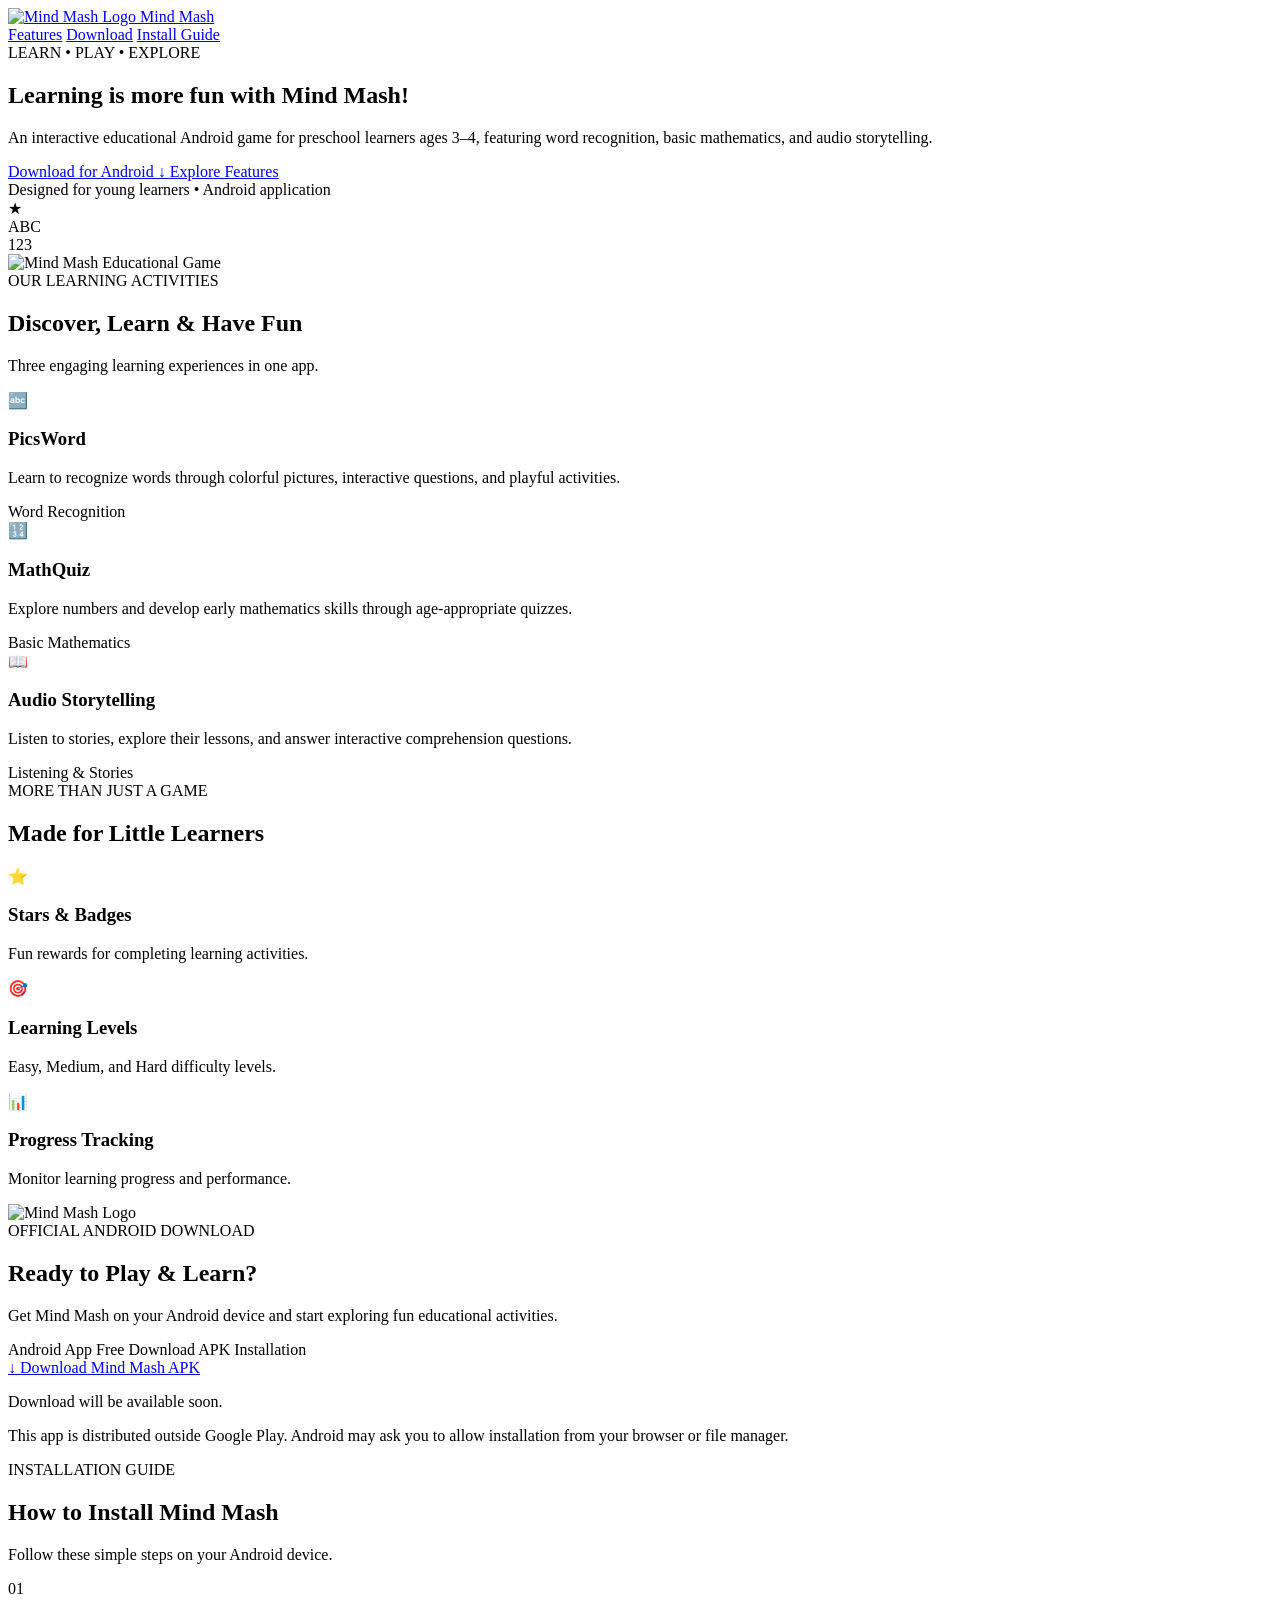
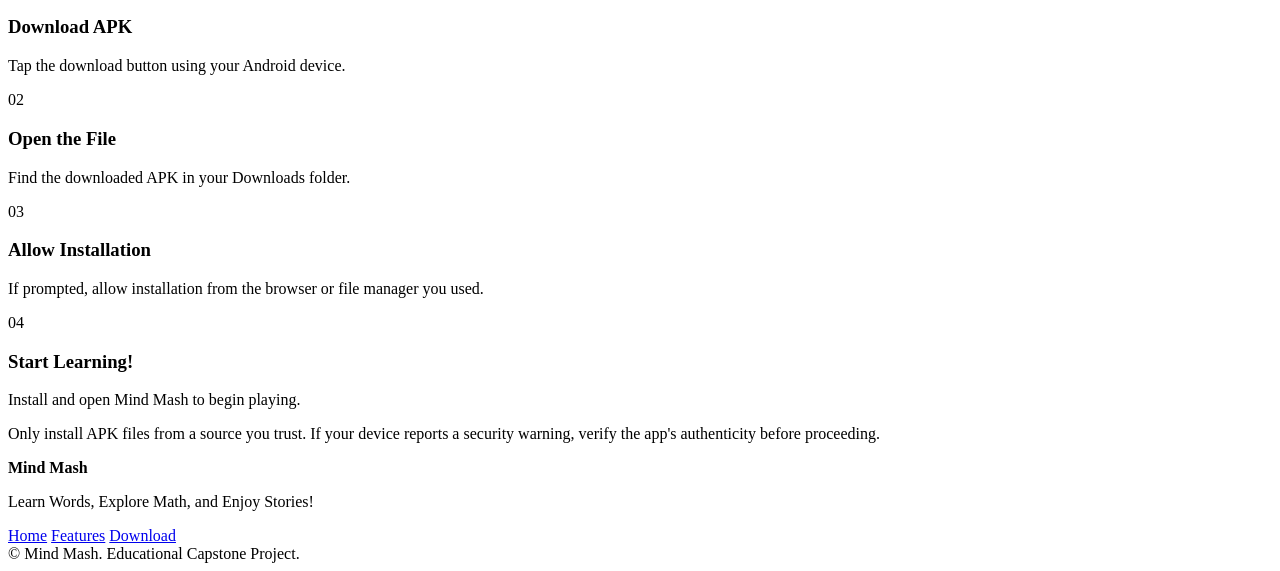
==== index.html @ 2f735ada "Create index.html" ====
<!DOCTYPE html>
<html lang="en">
<head>
  <meta charset="UTF-8">
  <meta name="viewport" content="width=device-width, initial-scale=1.0">
  <meta name="theme-color" content="#f6f9ff">
  <meta name="description" content="Mind Mash is an interactive educational Android game featuring word recognition, math quizzes, and audio storytelling for preschool learners.">
  <title>Mind Mash | Official Download</title>
  <link rel="stylesheet" href="style.css">
</head>
<body>

  <header class="header">
    <nav class="navbar container">
      <a href="#home" class="brand">
        <img src="assets/mindmash_rblogo.png" alt="Mind Mash Logo">
        <span>Mind Mash</span>
      </a>

      <div class="nav-links">
        <a href="#features">Features</a>
        <a href="#download">Download</a>
        <a href="#guide">Install Guide</a>
      </div>
    </nav>
  </header>

  <main>
    <section class="hero container" id="home">
      <div class="hero-content">
        <span class="eyebrow">LEARN • PLAY • EXPLORE</span>
        <h1>Learning is more fun with <span>Mind Mash!</span></h1>

        <p>
          An interactive educational Android game for preschool
          learners ages 3–4, featuring word recognition,
          basic mathematics, and audio storytelling.
        </p>

        <div class="hero-buttons">
          <a class="btn btn-primary" href="#download">
            Download for Android ↓
          </a>
          <a class="btn btn-secondary" href="#features">
            Explore Features
          </a>
        </div>

        <div class="hero-note">
          Designed for young learners • Android application
        </div>
      </div>

      <div class="hero-visual">
        <div class="floating-shape shape-one">★</div>
        <div class="floating-shape shape-two">ABC</div>
        <div class="floating-shape shape-three">123</div>

        <div class="logo-card">
          <img src="assets/mindmash_rblogo.png"
               alt="Mind Mash Educational Game">
        </div>
      </div>
    </section>

    <section class="features-section" id="features">
      <div class="container">
        <div class="section-heading">
          <span class="eyebrow">OUR LEARNING ACTIVITIES</span>
          <h2>Discover, Learn & Have Fun</h2>
          <p>Three engaging learning experiences in one app.</p>
        </div>

        <div class="feature-grid">
          <article class="feature-card word">
            <div class="feature-icon">🔤</div>
            <h3>PicsWord</h3>
            <p>
              Learn to recognize words through colorful pictures,
              interactive questions, and playful activities.
            </p>
            <span class="feature-tag">Word Recognition</span>
          </article>

          <article class="feature-card math">
            <div class="feature-icon">🔢</div>
            <h3>MathQuiz</h3>
            <p>
              Explore numbers and develop early mathematics
              skills through age-appropriate quizzes.
            </p>
            <span class="feature-tag">Basic Mathematics</span>
          </article>

          <article class="feature-card audio">
            <div class="feature-icon">📖</div>
            <h3>Audio Storytelling</h3>
            <p>
              Listen to stories, explore their lessons, and
              answer interactive comprehension questions.
            </p>
            <span class="feature-tag">Listening & Stories</span>
          </article>
        </div>
      </div>
    </section>

    <section class="benefits container">
      <div class="section-heading">
        <span class="eyebrow">MORE THAN JUST A GAME</span>
        <h2>Made for Little Learners</h2>
      </div>

      <div class="benefit-grid">
        <div class="benefit-item">
          <span>⭐</span>
          <h3>Stars & Badges</h3>
          <p>Fun rewards for completing learning activities.</p>
        </div>
        <div class="benefit-item">
          <span>🎯</span>
          <h3>Learning Levels</h3>
          <p>Easy, Medium, and Hard difficulty levels.</p>
        </div>
        <div class="benefit-item">
          <span>📊</span>
          <h3>Progress Tracking</h3>
          <p>Monitor learning progress and performance.</p>
        </div>
      </div>
    </section>

    <section class="download-section" id="download">
      <div class="container">
        <div class="download-card">
          <div class="download-logo">
            <img src="assets/mindmash_rblogo.png"
                 alt="Mind Mash Logo">
          </div>

          <span class="eyebrow">OFFICIAL ANDROID DOWNLOAD</span>
          <h2>Ready to Play & Learn?</h2>
          <p>
            Get Mind Mash on your Android device and
            start exploring fun educational activities.
          </p>

          <div class="app-details">
            <span>Android App</span>
            <span>Free Download</span>
            <span>APK Installation</span>
          </div>

          <a id="apkDownload" class="btn btn-download"
             href="#" aria-disabled="true">
            ↓ Download Mind Mash APK
          </a>

          <p id="downloadStatus" class="download-status"
             role="status" aria-live="polite">
            Download will be available soon.
          </p>

          <p class="download-warning">
            This app is distributed outside Google Play.
            Android may ask you to allow installation
            from your browser or file manager.
          </p>
        </div>
      </div>
    </section>

    <section class="guide-section container" id="guide">
      <div class="section-heading">
        <span class="eyebrow">INSTALLATION GUIDE</span>
        <h2>How to Install Mind Mash</h2>
        <p>Follow these simple steps on your Android device.</p>
      </div>

      <div class="steps-grid">
        <div class="step-card">
          <span class="step-number">01</span>
          <h3>Download APK</h3>
          <p>Tap the download button using your Android device.</p>
        </div>

        <div class="step-card">
          <span class="step-number">02</span>
          <h3>Open the File</h3>
          <p>Find the downloaded APK in your Downloads folder.</p>
        </div>

        <div class="step-card">
          <span class="step-number">03</span>
          <h3>Allow Installation</h3>
          <p>
            If prompted, allow installation from the
            browser or file manager you used.
          </p>
        </div>

        <div class="step-card">
          <span class="step-number">04</span>
          <h3>Start Learning!</h3>
          <p>Install and open Mind Mash to begin playing.</p>
        </div>
      </div>

      <p class="guide-reminder">
        Only install APK files from a source you trust.
        If your device reports a security warning, verify
        the app's authenticity before proceeding.
      </p>
    </section>
  </main>

  <footer class="footer">
    <div class="container footer-content">
      <div>
        <strong>Mind Mash</strong>
        <p>Learn Words, Explore Math, and Enjoy Stories!</p>
      </div>

      <div class="footer-links">
        <a href="#home">Home</a>
        <a href="#features">Features</a>
        <a href="#download">Download</a>
      </div>
    </div>

    <div class="footer-bottom">
      © <span id="year"></span> Mind Mash.
      Educational Capstone Project.
    </div>
  </footer>

  <script src="script.js"></script>
</body>
</html>
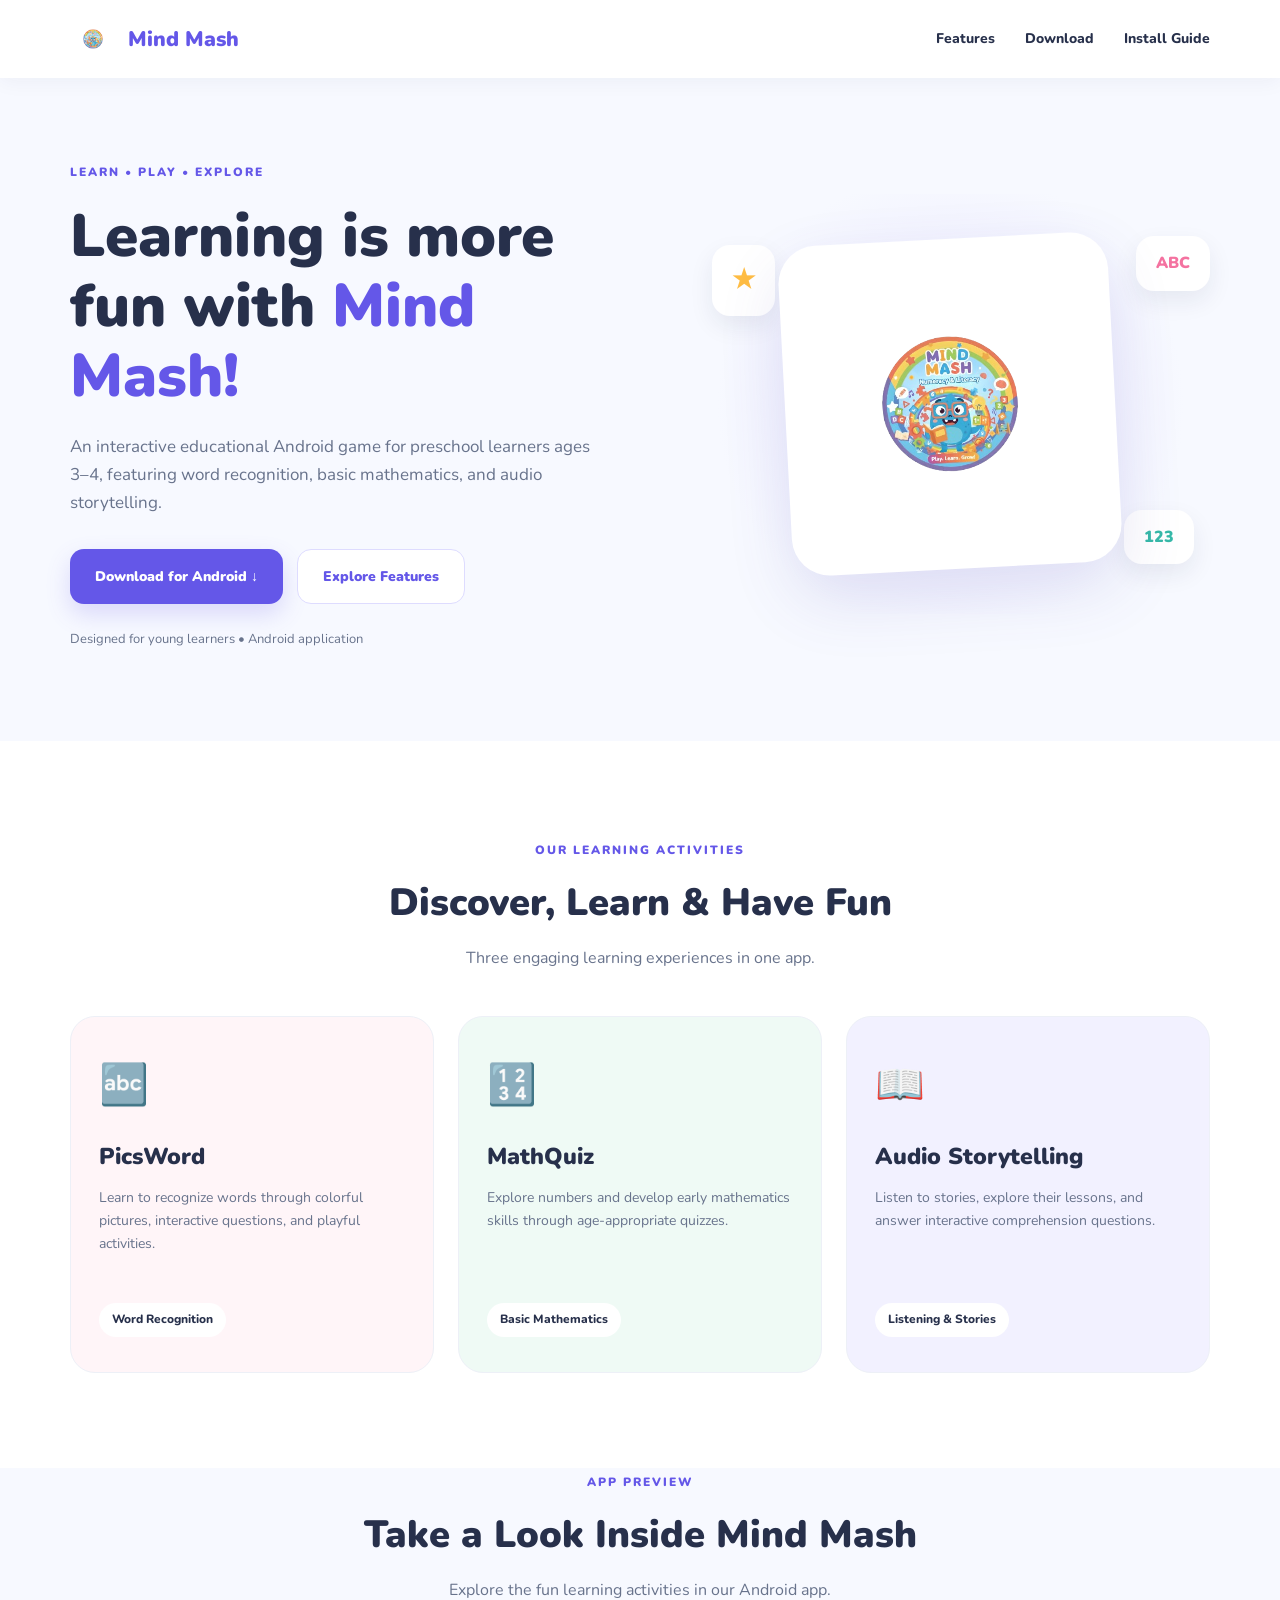
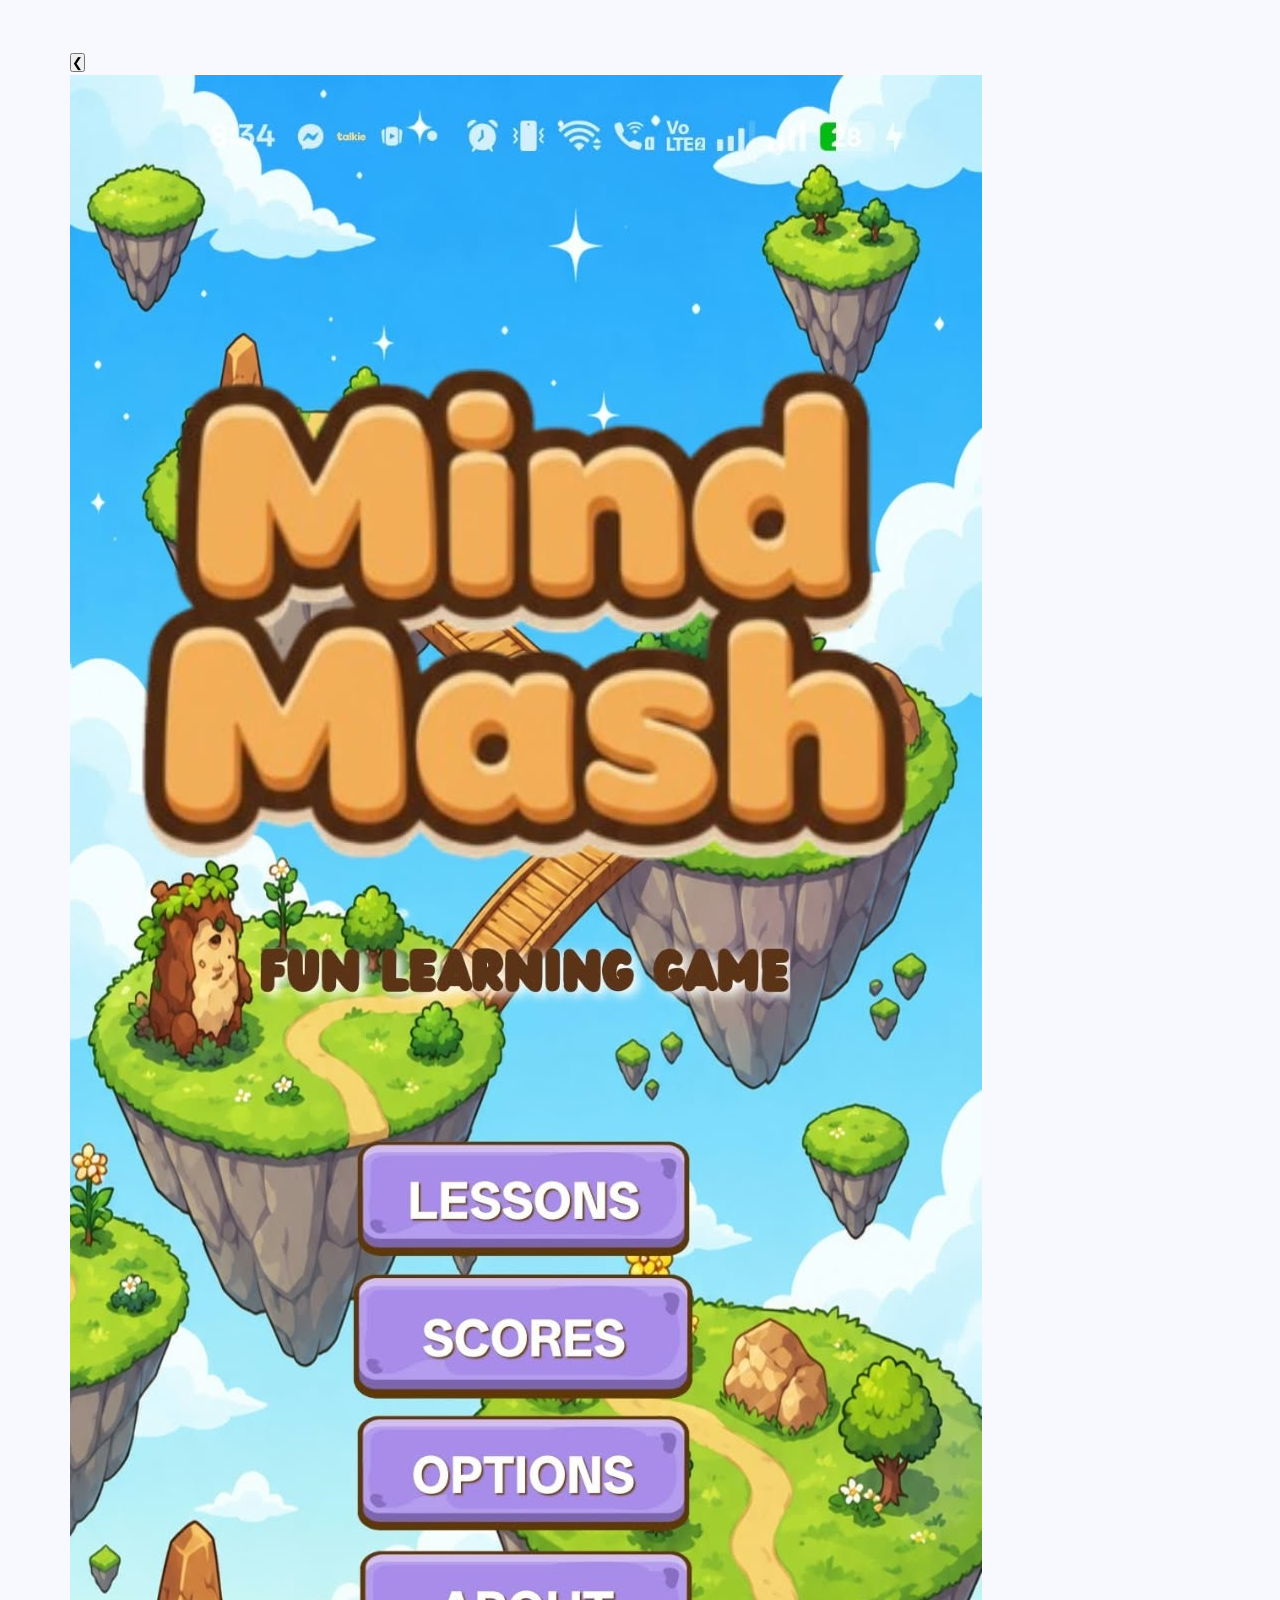
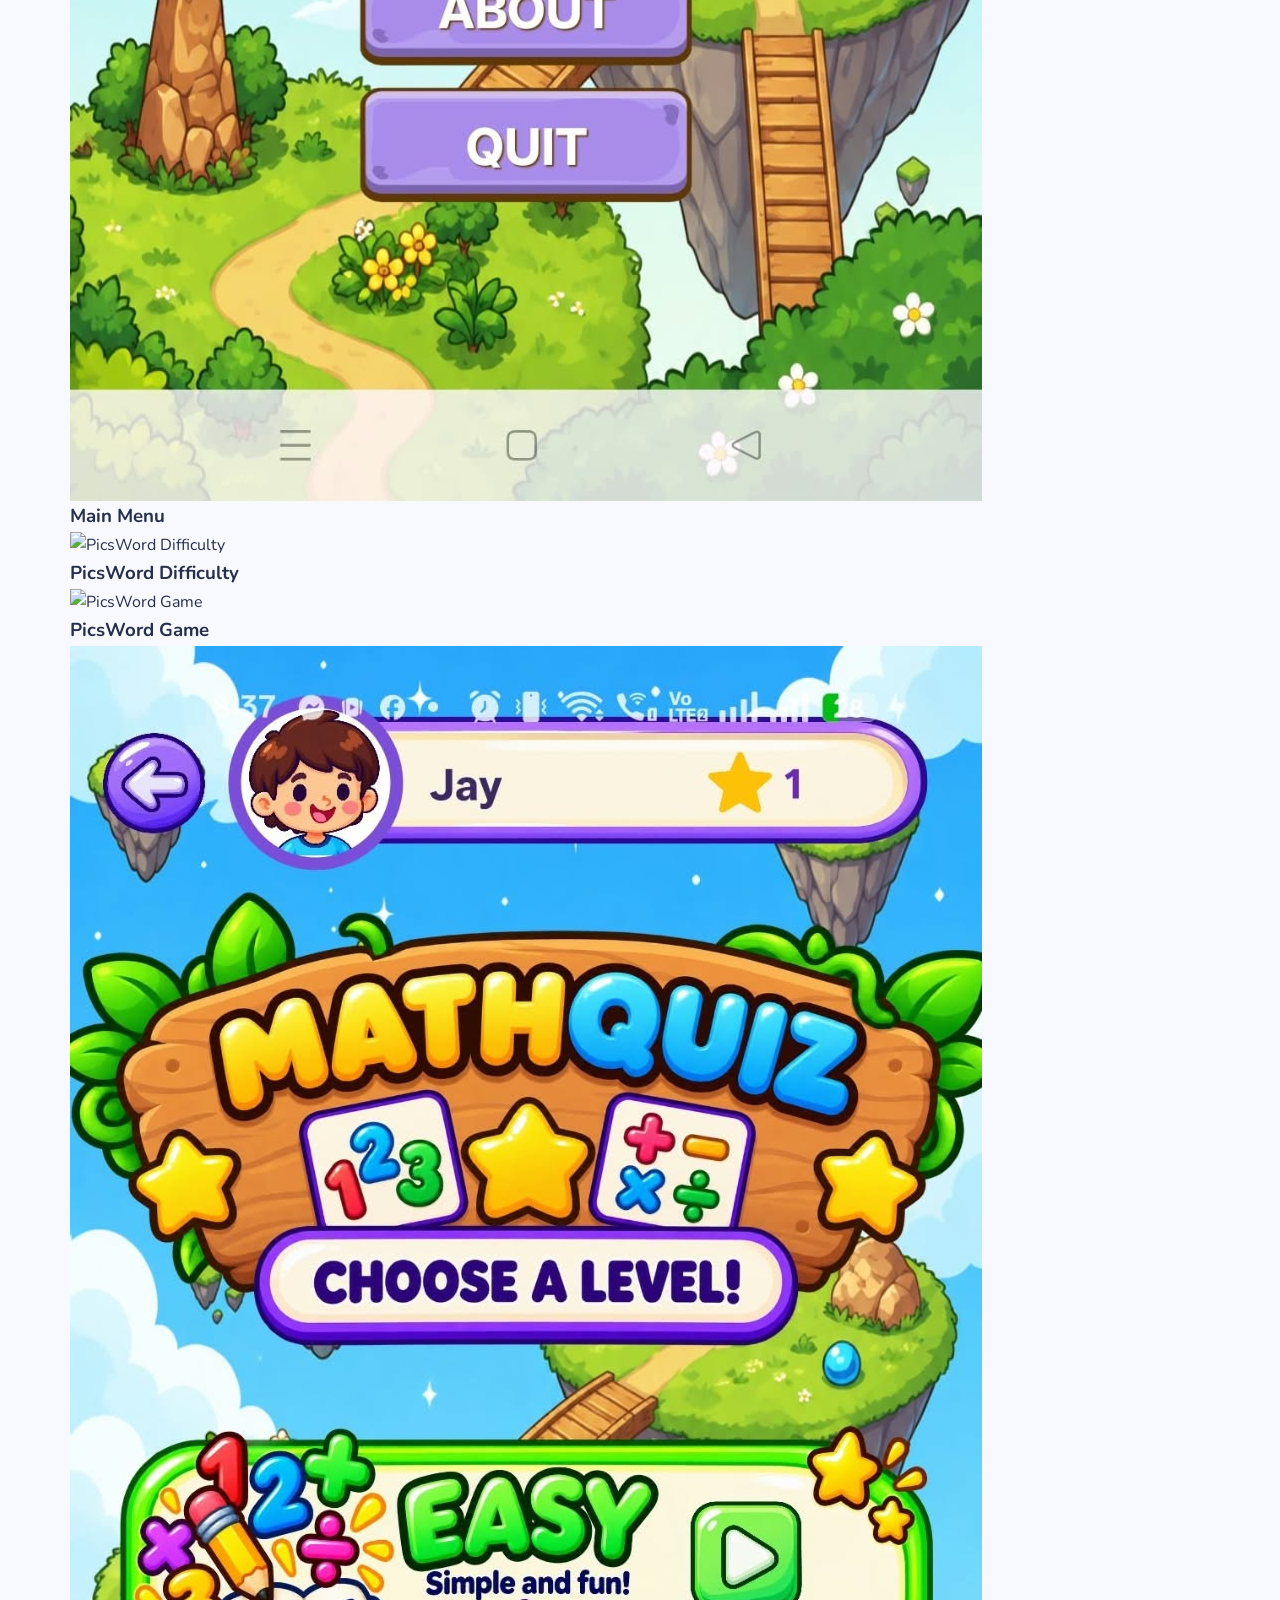
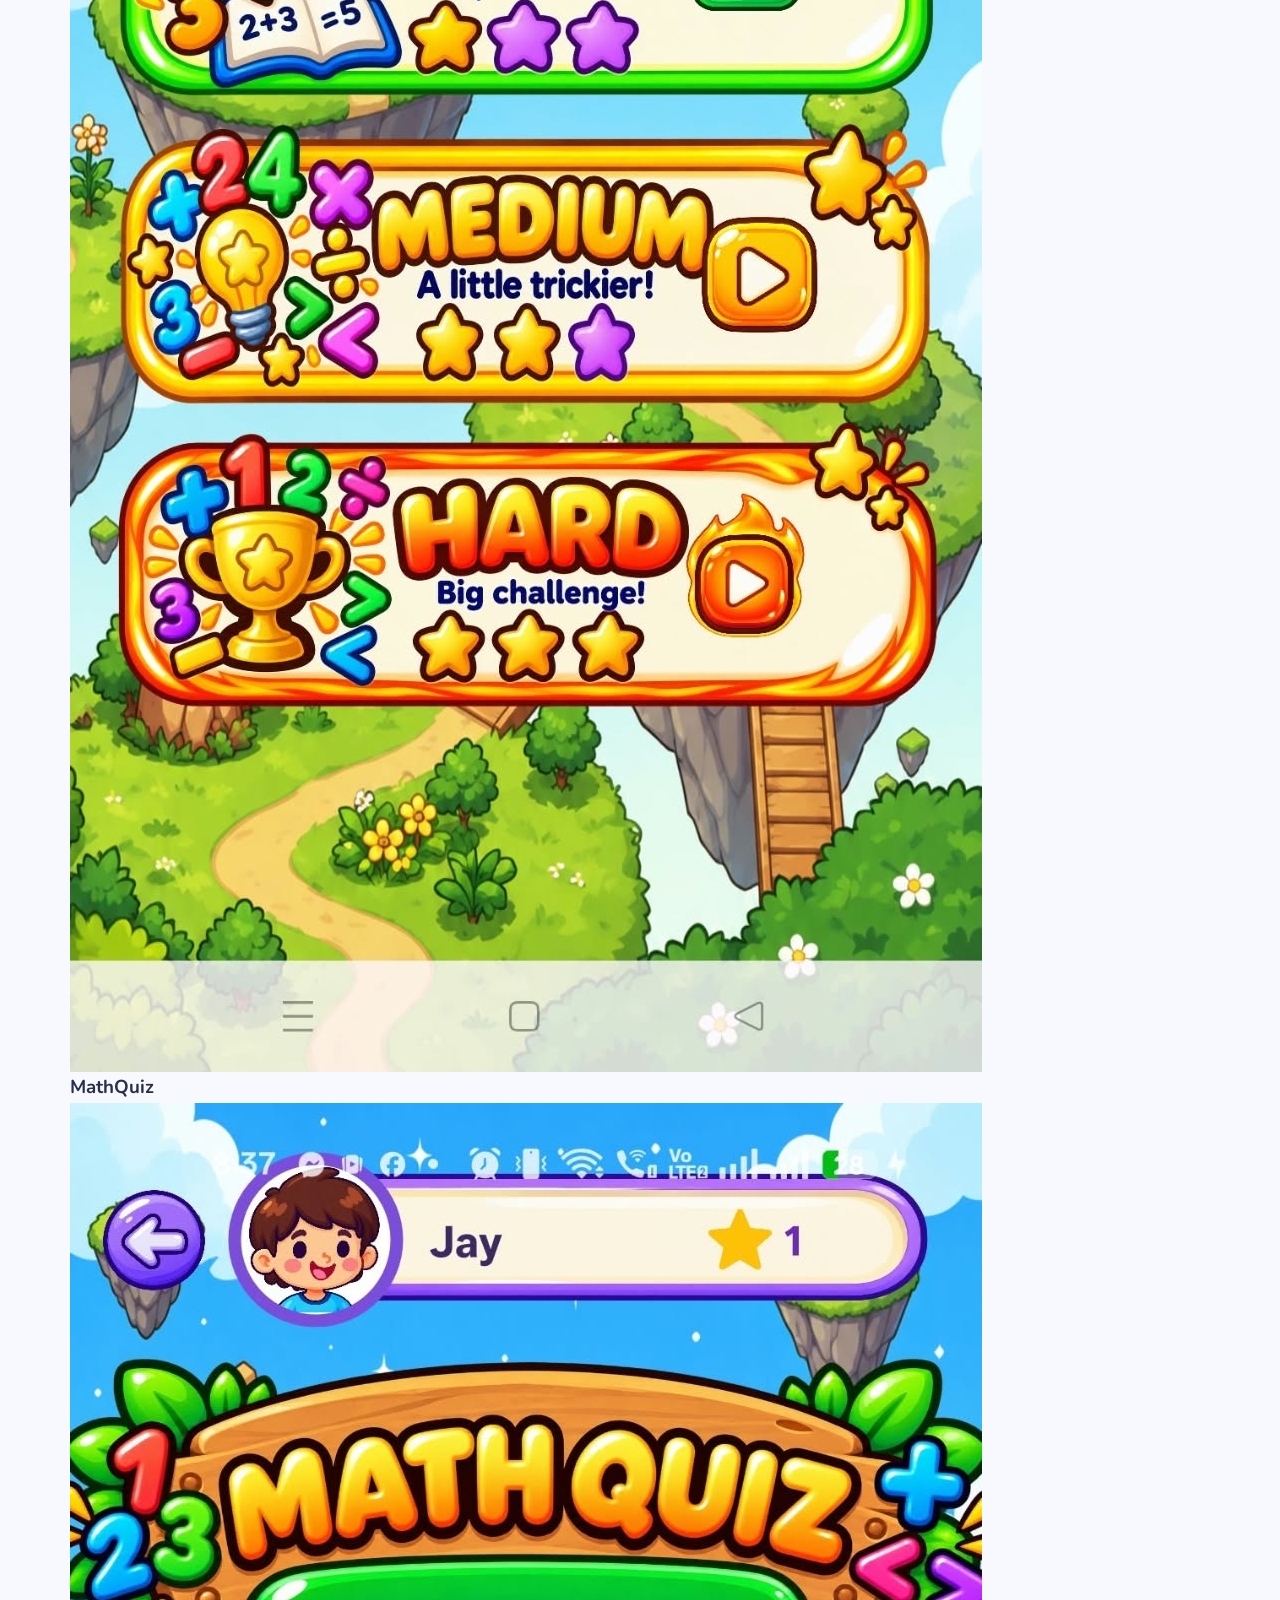
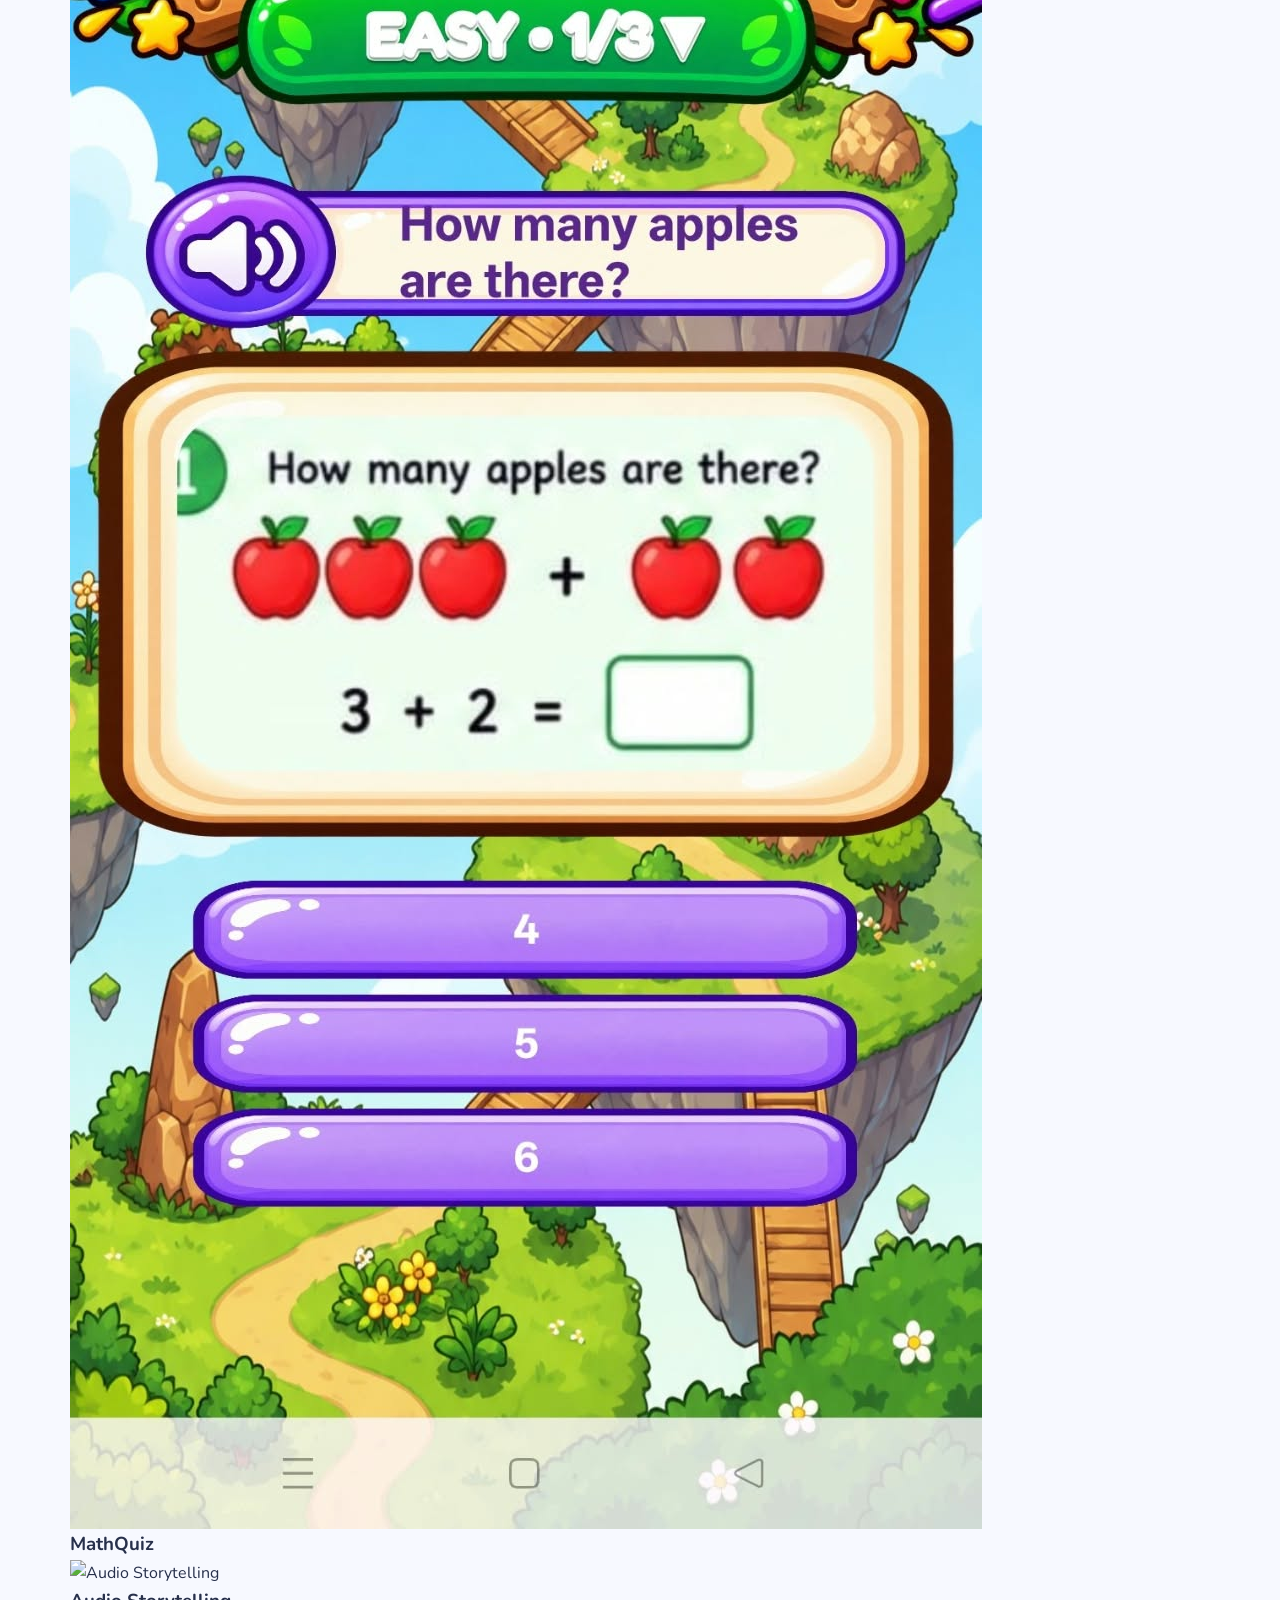
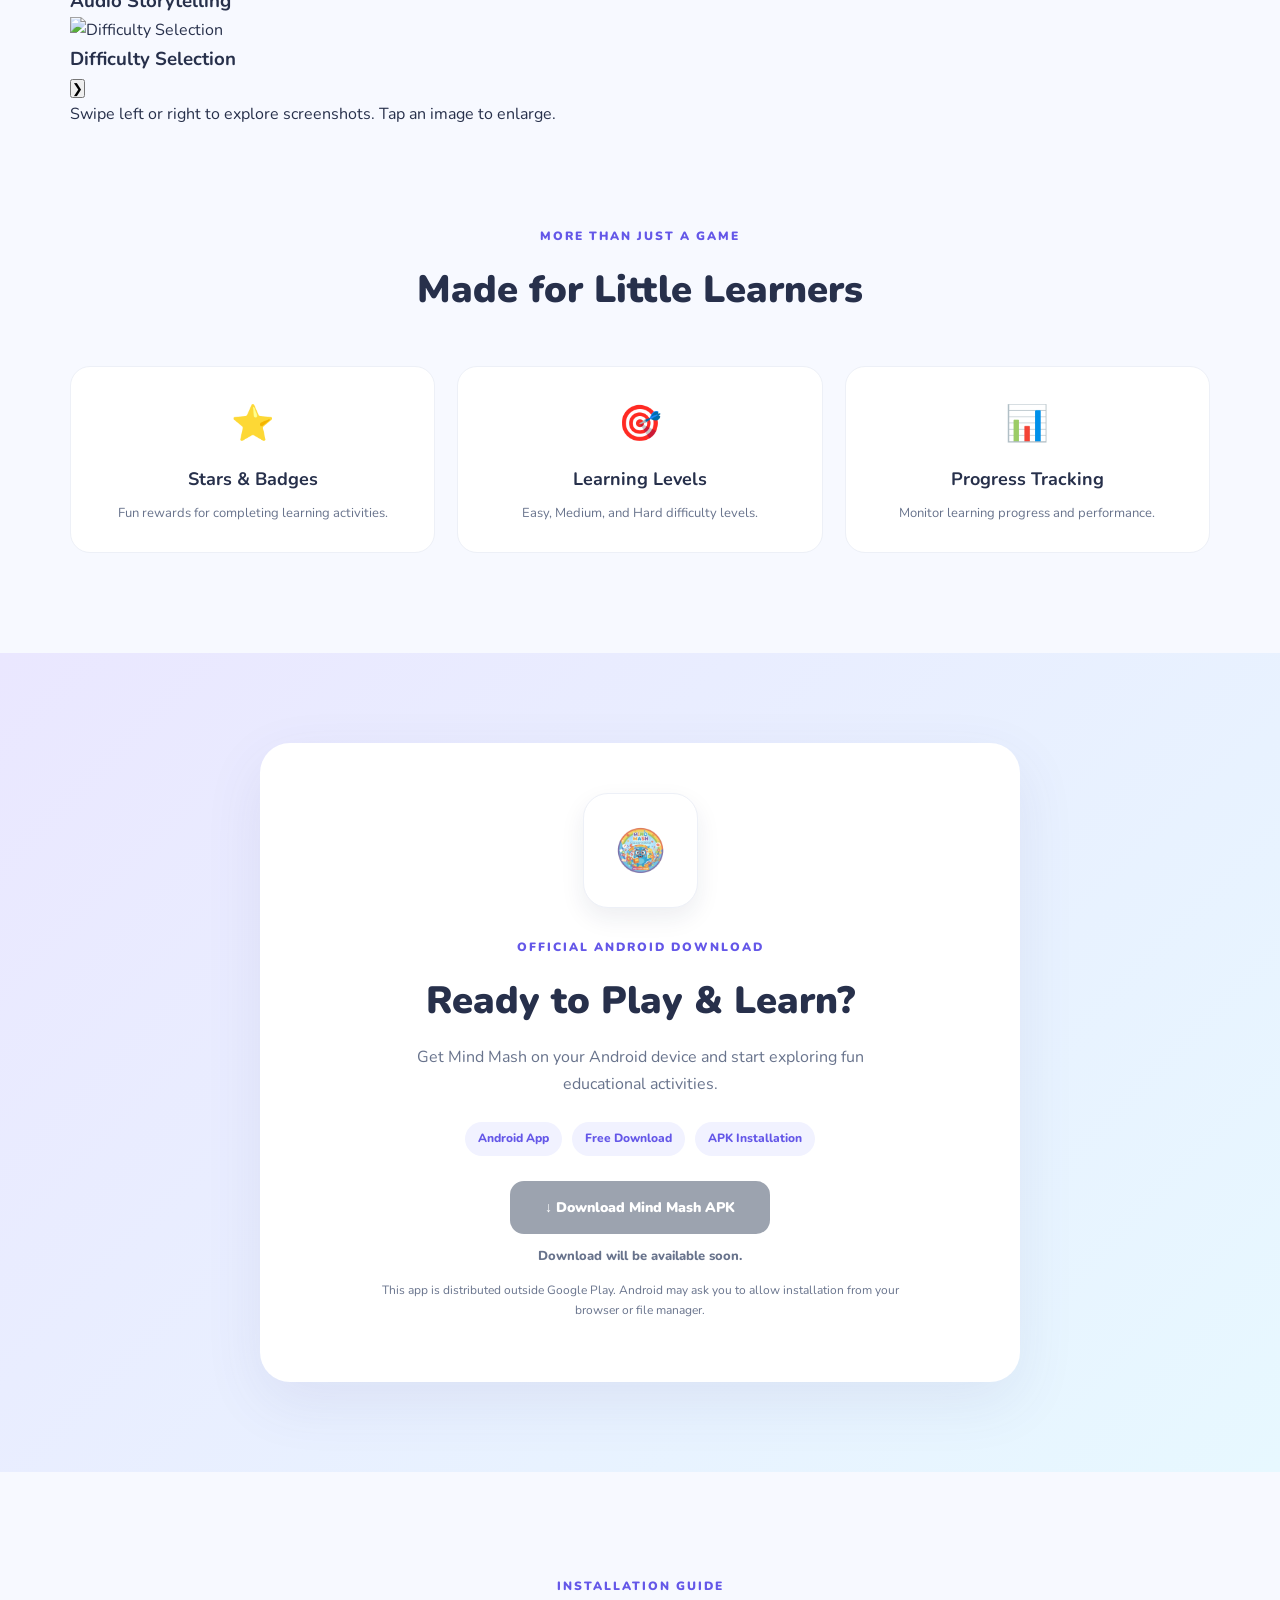
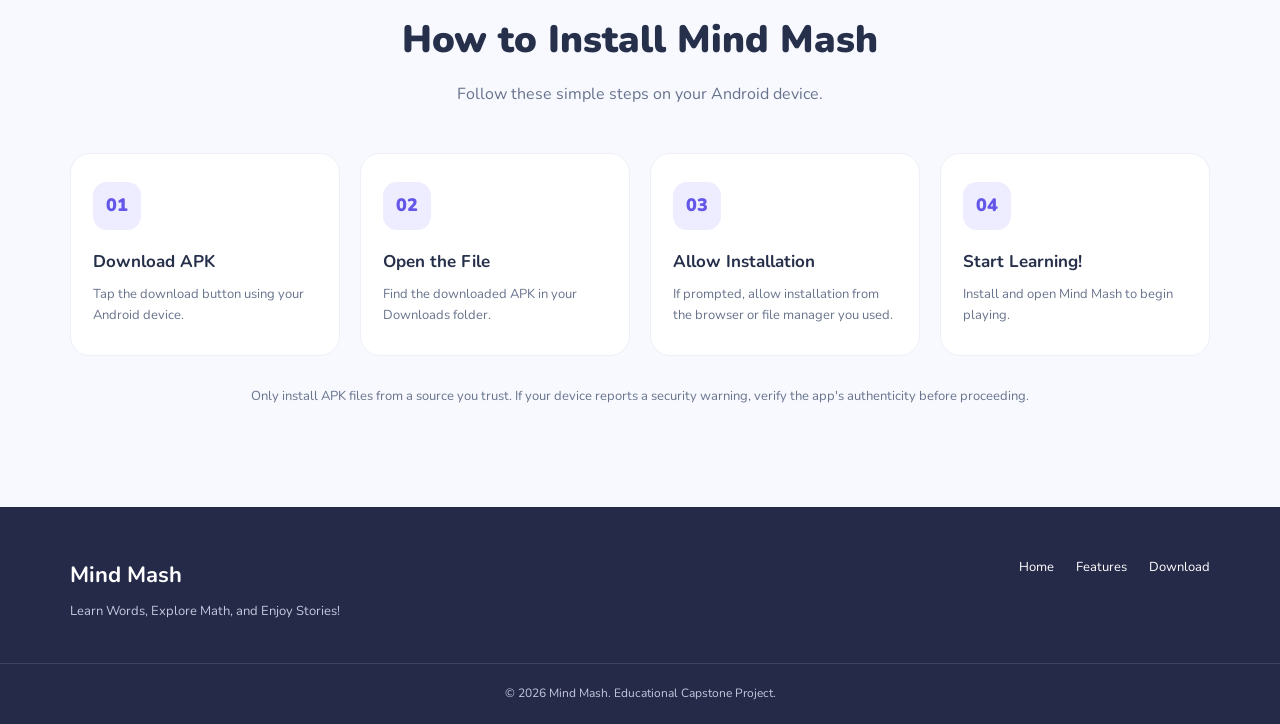
==== commit c9d655df: "Update index.html" ====
--- a/index.html
+++ b/index.html
@@ -106,6 +106,91 @@
       </div>
     </section>
 
+
+    <!-- APP SCREENSHOTS GALLERY -->
+    <section class="screenshots-section" id="screenshots">
+      <div class="container">
+        <div class="section-heading">
+          <span class="eyebrow">APP PREVIEW</span>
+          <h2>Take a Look Inside Mind Mash</h2>
+          <p>Explore the fun learning activities in our Android app.</p>
+        </div>
+    
+        <div class="screenshots-wrapper">
+          <button class="gallery-arrow" id="galleryPrev"
+                  type="button" aria-label="Previous screenshot">
+            &#10094;
+          </button>
+    
+          <div class="screenshots-track" id="screenshotsTrack">
+            <div class="screenshot-item">
+              <img src="assets/screenshots/mainmenu.png"
+                   alt="Mind Mash Main Menu" loading="lazy">
+              <h3>Main Menu</h3>
+            </div>
+    
+            <div class="screenshot-item">
+              <img src="assets/screenshots/3picsword_difficulty.png"
+                   alt="PicsWord Difficulty" loading="lazy">
+              <h3>PicsWord Difficulty</h3>
+            </div>
+
+            <div class="screenshot-item">
+              <img src="assets/screenshots/3picsword_game.png"
+                   alt="PicsWord Game" loading="lazy">
+              <h3>PicsWord Game</h3>
+            </div>
+
+            <div class="screenshot-item">
+              <img src="assets/screenshots/mathquiz_difficulty.png"
+                   alt="MathQuiz Difficulty" loading="lazy">
+              <h3>MathQuiz</h3>
+            </div>
+            
+            <div class="screenshot-item">
+              <img src="assets/screenshots/mathquiz_game.png"
+                   alt="MathQuiz Game" loading="lazy">
+              <h3>MathQuiz</h3>
+            </div>
+    
+            <div class="screenshot-item">
+              <img src="assets/screenshots/storytelling.png"
+                   alt="Audio Storytelling" loading="lazy">
+              <h3>Audio Storytelling</h3>
+            </div>
+    
+            <div class="screenshot-item">
+              <img src="assets/screenshots/difficulty.png"
+                   alt="Difficulty Selection" loading="lazy">
+              <h3>Difficulty Selection</h3>
+            </div>
+          </div>
+    
+          <button class="gallery-arrow" id="galleryNext"
+                  type="button" aria-label="Next screenshot">
+            &#10095;
+          </button>
+        </div>
+    
+        <p class="gallery-hint">
+          Swipe left or right to explore screenshots.
+          Tap an image to enlarge.
+        </p>
+      </div>
+    </section>
+    
+    <!-- SCREENSHOT LIGHTBOX -->
+    <div class="screenshot-lightbox" id="screenshotLightbox"
+         role="dialog" aria-modal="true"
+         aria-label="Screenshot preview" hidden>
+      <button id="lightboxClose" class="lightbox-close"
+              type="button" aria-label="Close preview">
+        &times;
+      </button>
+      <img id="lightboxImage" src="" alt="Enlarged screenshot">
+    </div>
+
+    
     <section class="benefits container">
       <div class="section-heading">
         <span class="eyebrow">MORE THAN JUST A GAME</span>
--- a/style.css
+++ b/style.css
@@ -0,0 +1,616 @@
+
+@import url('https://fonts.googleapis.com/css2?family=Nunito:wght@400;500;600;700;800;900&display=swap');
+
+:root {
+  --primary: #6457e8;
+  --primary-dark: #5144cf;
+  --text: #27304b;
+  --muted: #68738c;
+  --background: #f7f9ff;
+  --white: #ffffff;
+}
+
+* {
+  box-sizing: border-box;
+  margin: 0;
+  padding: 0;
+}
+
+html {
+  scroll-behavior: smooth;
+  scroll-padding-top: 90px;
+}
+
+body {
+  font-family: 'Nunito', sans-serif;
+  background: var(--background);
+  color: var(--text);
+  line-height: 1.65;
+}
+
+a {
+  text-decoration: none;
+  color: inherit;
+}
+
+img {
+  max-width: 100%;
+  display: block;
+}
+
+.container {
+  width: min(1140px, 92%);
+  margin: 0 auto;
+}
+
+.header {
+  background: rgba(255,255,255,.95);
+  position: sticky;
+  top: 0;
+  z-index: 100;
+  box-shadow: 0 3px 20px rgba(30,40,80,.05);
+}
+
+.navbar {
+  min-height: 78px;
+  display: flex;
+  align-items: center;
+  justify-content: space-between;
+  gap: 20px;
+}
+
+.brand {
+  display: flex;
+  align-items: center;
+  gap: 12px;
+  font-weight: 900;
+  font-size: 21px;
+  color: var(--primary);
+}
+
+.brand img {
+  width: 46px;
+  height: 46px;
+  object-fit: contain;
+  background: white;
+  border-radius: 13px;
+  padding: 4px;
+}
+
+.nav-links {
+  display: flex;
+  gap: 30px;
+  font-size: 14px;
+  font-weight: 800;
+}
+
+.nav-links a:hover {
+  color: var(--primary);
+}
+
+.hero {
+  min-height: 620px;
+  display: grid;
+  grid-template-columns: 1.1fr 1fr;
+  align-items: center;
+  gap: 50px;
+  padding-top: 80px;
+  padding-bottom: 90px;
+}
+
+.eyebrow {
+  color: var(--primary);
+  font-size: 12px;
+  font-weight: 900;
+  letter-spacing: 2px;
+}
+
+.hero h1 {
+  font-size: clamp(36px, 5vw, 60px);
+  line-height: 1.16;
+  font-weight: 900;
+  margin: 18px 0 22px;
+}
+
+.hero h1 span {
+  color: var(--primary);
+}
+
+.hero-content > p {
+  color: var(--muted);
+  max-width: 530px;
+  font-size: 17px;
+}
+
+.hero-buttons {
+  display: flex;
+  gap: 14px;
+  flex-wrap: wrap;
+  margin-top: 32px;
+}
+
+.btn {
+  display: inline-flex;
+  justify-content: center;
+  align-items: center;
+  text-align: center;
+  padding: 15px 25px;
+  border-radius: 14px;
+  font-size: 14px;
+  font-weight: 900;
+  transition: .25s;
+}
+
+.btn:hover {
+  transform: translateY(-3px);
+}
+
+.btn-primary {
+  background: var(--primary);
+  color: white;
+  box-shadow: 0 10px 25px rgba(100,87,232,.2);
+}
+
+.btn-primary:hover {
+  background: var(--primary-dark);
+}
+
+.btn-secondary {
+  background: white;
+  color: var(--primary);
+  border: 1px solid #dedcff;
+}
+
+.hero-note {
+  margin-top: 25px;
+  font-size: 13px;
+  color: var(--muted);
+}
+
+.hero-visual {
+  position: relative;
+  min-height: 420px;
+  display: flex;
+  align-items: center;
+  justify-content: center;
+  background: radial-gradient(circle, #e9e6ff 0%, transparent 70%);
+}
+
+.logo-card {
+  width: min(330px, 85%);
+  aspect-ratio: 1;
+  background: white;
+  border-radius: 38px;
+  padding: 32px;
+  box-shadow: 0 25px 65px rgba(85,75,180,.14);
+  display: flex;
+  align-items: center;
+  justify-content: center;
+  transform: rotate(-3deg);
+  animation: float 5s ease-in-out infinite;
+}
+
+.logo-card img {
+  width: 100%;
+  height: 100%;
+  object-fit: contain;
+}
+
+.floating-shape {
+  position: absolute;
+  background: white;
+  padding: 14px 20px;
+  border-radius: 18px;
+  font-weight: 900;
+  box-shadow: 0 10px 25px rgba(30,40,80,.08);
+}
+
+.shape-one {
+  top: 12%;
+  left: 4%;
+  color: #ffbd43;
+  font-size: 26px;
+}
+
+.shape-two {
+  top: 10%;
+  right: 0;
+  color: #f472a0;
+}
+
+.shape-three {
+  bottom: 12%;
+  right: 3%;
+  color: #36b9a8;
+}
+
+@keyframes float {
+  0%, 100% { transform: translateY(0) rotate(-3deg); }
+  50% { transform: translateY(-12px) rotate(-1deg); }
+}
+
+.features-section {
+  background: white;
+  padding: 95px 0;
+}
+
+.section-heading {
+  text-align: center;
+  margin-bottom: 45px;
+}
+
+.section-heading h2 {
+  font-size: clamp(28px, 4vw, 38px);
+  font-weight: 900;
+  margin: 10px 0;
+}
+
+.section-heading p {
+  color: var(--muted);
+}
+
+.feature-grid {
+  display: grid;
+  grid-template-columns: repeat(3, 1fr);
+  gap: 24px;
+}
+
+.feature-card {
+  padding: 35px 28px;
+  border-radius: 25px;
+  border: 1px solid #edf0f7;
+  transition: .25s;
+}
+
+.feature-card:hover {
+  transform: translateY(-7px);
+  box-shadow: 0 15px 35px rgba(30,40,80,.07);
+}
+
+.feature-card.word { background: #fff5f8; }
+.feature-card.math { background: #effaf5; }
+.feature-card.audio { background: #f2f1ff; }
+
+.feature-icon {
+  font-size: 40px;
+  margin-bottom: 20px;
+}
+
+.feature-card h3 {
+  font-size: 23px;
+  font-weight: 900;
+  margin-bottom: 10px;
+}
+
+.feature-card p {
+  color: var(--muted);
+  font-size: 14px;
+  min-height: 95px;
+}
+
+.feature-tag {
+  display: inline-block;
+  margin-top: 22px;
+  background: white;
+  padding: 7px 13px;
+  border-radius: 30px;
+  font-size: 12px;
+  font-weight: 800;
+}
+
+.benefits {
+  padding-top: 95px;
+  padding-bottom: 100px;
+}
+
+.benefit-grid {
+  display: grid;
+  grid-template-columns: repeat(3, 1fr);
+  gap: 22px;
+}
+
+.benefit-item {
+  background: white;
+  padding: 28px;
+  border-radius: 20px;
+  text-align: center;
+  border: 1px solid #edf0f7;
+}
+
+.benefit-item span {
+  font-size: 35px;
+}
+
+.benefit-item h3 {
+  font-size: 18px;
+  margin: 12px 0 8px;
+}
+
+.benefit-item p {
+  color: var(--muted);
+  font-size: 13px;
+}
+
+.download-section {
+  padding: 90px 0;
+  background: linear-gradient(135deg, #eae7ff, #e7f8ff);
+}
+
+.download-card {
+  max-width: 760px;
+  margin: auto;
+  text-align: center;
+  background: white;
+  padding: 50px 35px;
+  border-radius: 30px;
+  box-shadow: 0 20px 60px rgba(80,75,140,.09);
+}
+
+.download-logo {
+  width: 115px;
+  height: 115px;
+  background: white;
+  border: 1px solid #edf0f7;
+  border-radius: 25px;
+  padding: 12px;
+  margin: 0 auto 25px;
+  box-shadow: 0 10px 25px rgba(30,40,80,.08);
+}
+
+.download-logo img {
+  width: 100%;
+  height: 100%;
+  object-fit: contain;
+}
+
+.download-card h2 {
+  font-size: clamp(28px, 4vw, 38px);
+  font-weight: 900;
+  margin: 10px 0;
+}
+
+.download-card > p {
+  color: var(--muted);
+  max-width: 520px;
+  margin: 12px auto;
+}
+
+.app-details {
+  display: flex;
+  justify-content: center;
+  gap: 10px;
+  flex-wrap: wrap;
+  margin: 25px 0;
+}
+
+.app-details span {
+  background: #f1f2ff;
+  color: var(--primary);
+  padding: 7px 13px;
+  border-radius: 20px;
+  font-size: 12px;
+  font-weight: 800;
+}
+
+.btn-download {
+  background: #20a66b;
+  color: white;
+  min-width: 260px;
+}
+
+.btn-download:hover {
+  background: #168858;
+}
+
+.btn-download[aria-disabled="true"] {
+  background: #9ca3af;
+  cursor: not-allowed;
+  box-shadow: none;
+}
+
+.download-status {
+  font-size: 13px;
+  font-weight: 800;
+}
+
+.download-warning {
+  font-size: 12px;
+  line-height: 1.7;
+}
+
+.guide-section {
+  padding-top: 100px;
+  padding-bottom: 100px;
+}
+
+.steps-grid {
+  display: grid;
+  grid-template-columns: repeat(4, 1fr);
+  gap: 20px;
+}
+
+.step-card {
+  background: white;
+  border: 1px solid #edf0f7;
+  padding: 28px 22px;
+  border-radius: 20px;
+}
+
+.step-number {
+  display: inline-flex;
+  align-items: center;
+  justify-content: center;
+  width: 48px;
+  height: 48px;
+  background: #eeecff;
+  color: var(--primary);
+  border-radius: 14px;
+  font-size: 18px;
+  font-weight: 900;
+  margin-bottom: 18px;
+}
+
+.step-card h3 {
+  font-size: 17px;
+  margin-bottom: 8px;
+}
+
+.step-card p {
+  color: var(--muted);
+  font-size: 13px;
+}
+
+.guide-reminder {
+  text-align: center;
+  color: var(--muted);
+  font-size: 13px;
+  margin-top: 30px;
+}
+
+.footer {
+  background: #252a49;
+  color: white;
+  padding-top: 50px;
+}
+
+.footer-content {
+  display: flex;
+  justify-content: space-between;
+  gap: 25px;
+  padding-bottom: 40px;
+}
+
+.footer-content strong {
+  font-size: 22px;
+}
+
+.footer-content p {
+  color: #c5c8dd;
+  font-size: 13px;
+  margin-top: 8px;
+}
+
+.footer-links {
+  display: flex;
+  flex-wrap: wrap;
+  gap: 22px;
+  font-size: 13px;
+}
+
+.footer-bottom {
+  border-top: 1px solid rgba(255,255,255,.12);
+  padding: 20px;
+  text-align: center;
+  color: #c5c8dd;
+  font-size: 12px;
+}
+
+@media (max-width: 900px) {
+  .hero {
+    grid-template-columns: 1fr;
+    text-align: center;
+    gap: 15px;
+    padding-top: 65px;
+  }
+
+  .hero-content > p {
+    margin: auto;
+  }
+
+  .hero-buttons {
+    justify-content: center;
+  }
+
+  .hero-visual {
+    min-height: 340px;
+  }
+
+  .feature-grid,
+  .benefit-grid {
+    grid-template-columns: 1fr;
+  }
+
+  .feature-card p {
+    min-height: auto;
+  }
+
+  .steps-grid {
+    grid-template-columns: repeat(2, 1fr);
+  }
+}
+
+@media (max-width: 550px) {
+  .navbar {
+    min-height: 70px;
+    flex-wrap: wrap;
+    justify-content: center;
+    padding: 12px 0;
+  }
+
+  .nav-links {
+    gap: 18px;
+    font-size: 12px;
+  }
+
+  .hero {
+    padding-top: 45px;
+    padding-bottom: 65px;
+  }
+
+  .hero-content > p {
+    font-size: 15px;
+  }
+
+  .hero-buttons {
+    flex-direction: column;
+  }
+
+  .hero-buttons .btn {
+    width: 100%;
+  }
+
+  .hero-visual {
+    min-height: 300px;
+  }
+
+  .logo-card {
+    width: 240px;
+    padding: 22px;
+  }
+
+  .floating-shape {
+    padding: 8px 12px;
+    font-size: 13px;
+  }
+
+  .features-section,
+  .benefits,
+  .guide-section {
+    padding-top: 65px;
+    padding-bottom: 65px;
+  }
+
+  .steps-grid {
+    grid-template-columns: 1fr;
+  }
+
+  .download-card {
+    padding: 40px 20px;
+  }
+
+  .btn-download {
+    width: 100%;
+    min-width: 0;
+  }
+
+  .footer-content {
+    flex-direction: column;
+  }
+}
+
+@media (prefers-reduced-motion: reduce) {
+  *, *::before, *::after {
+    animation-duration: .01ms !important;
+    scroll-behavior: auto !important;
+  }
+}
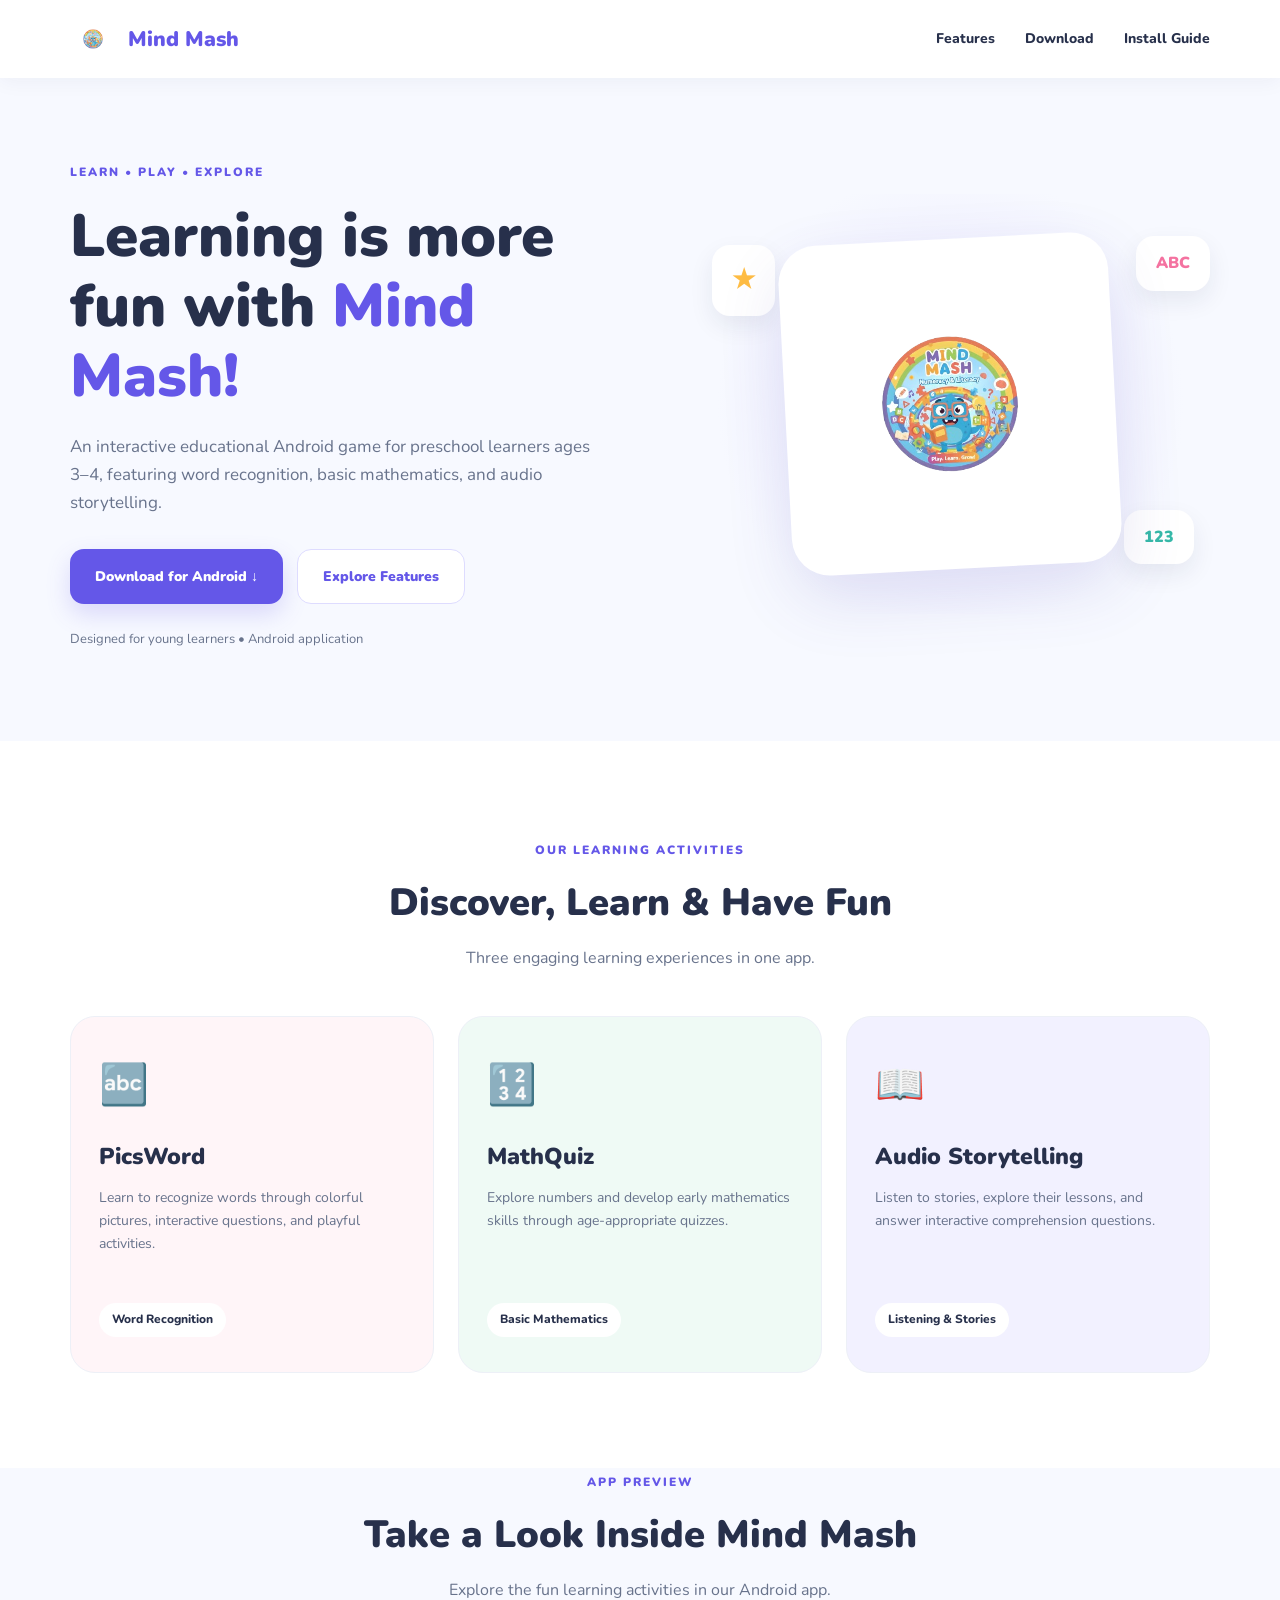
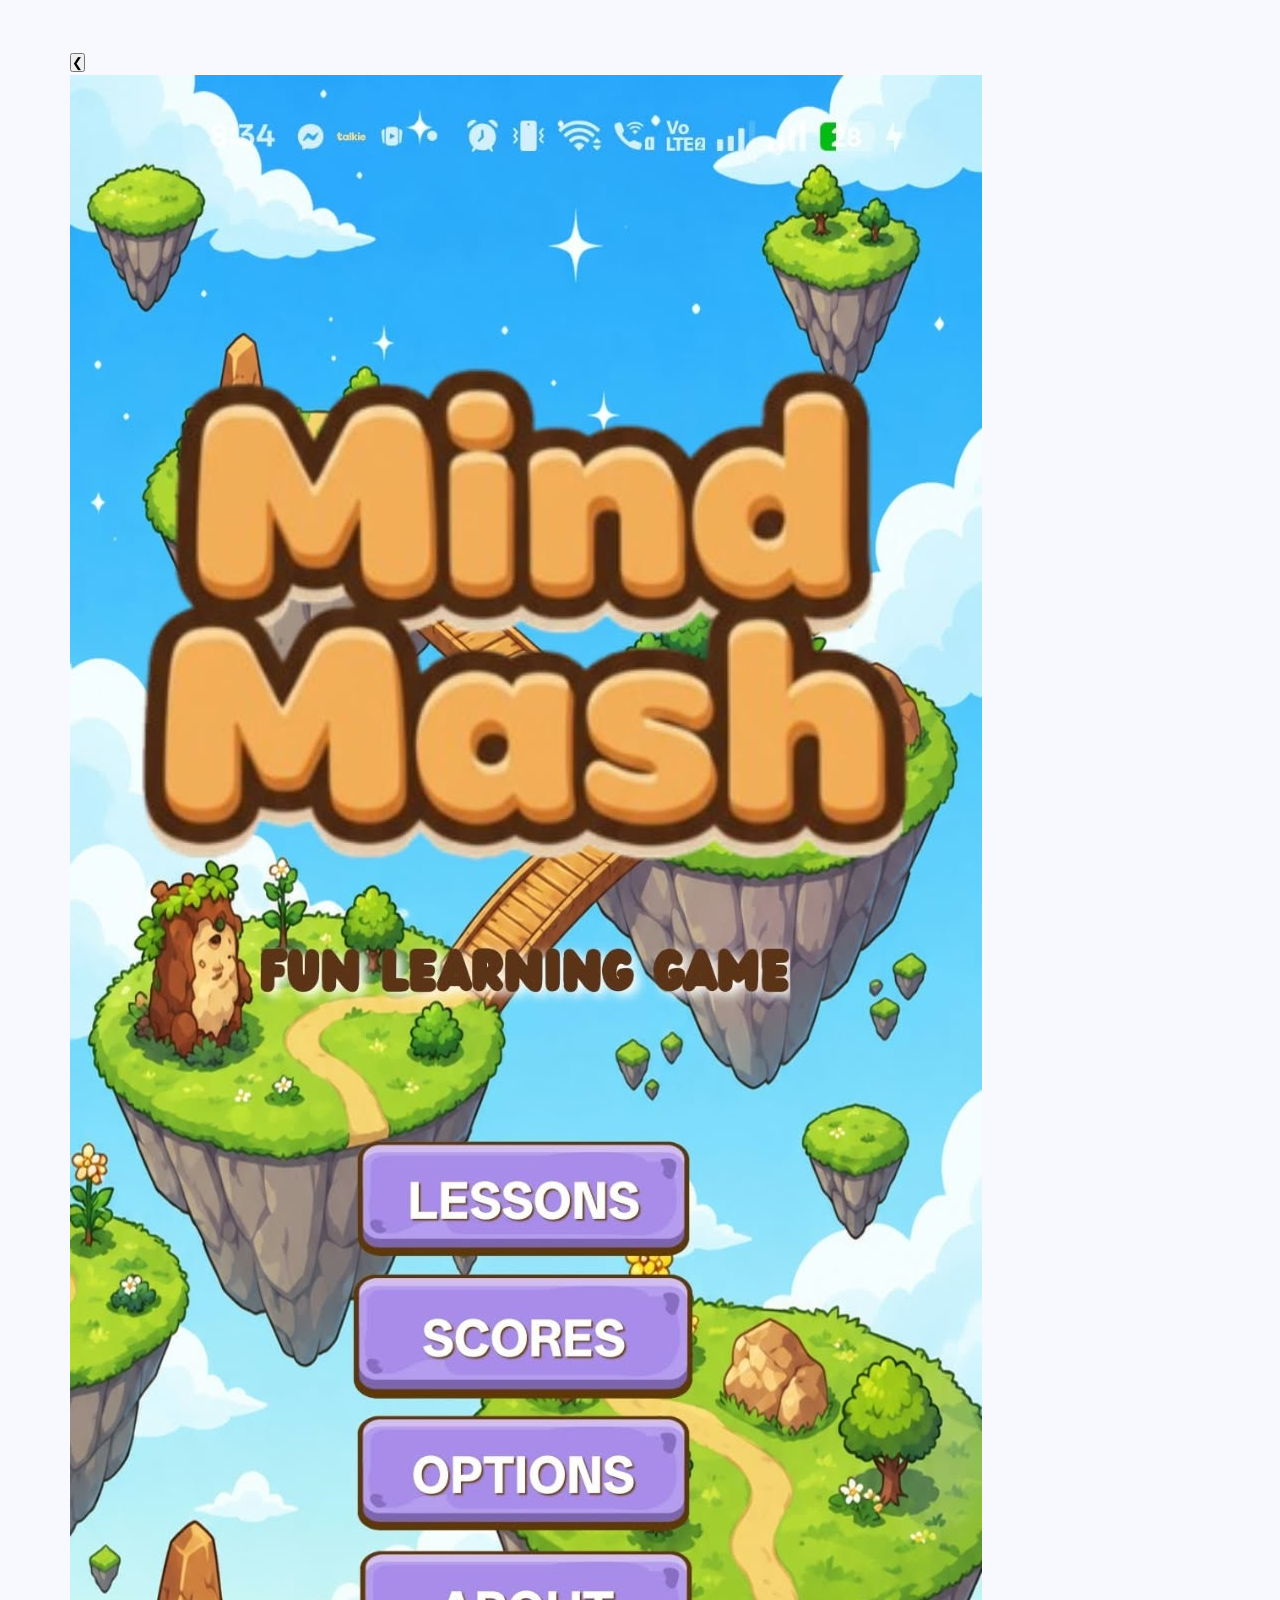
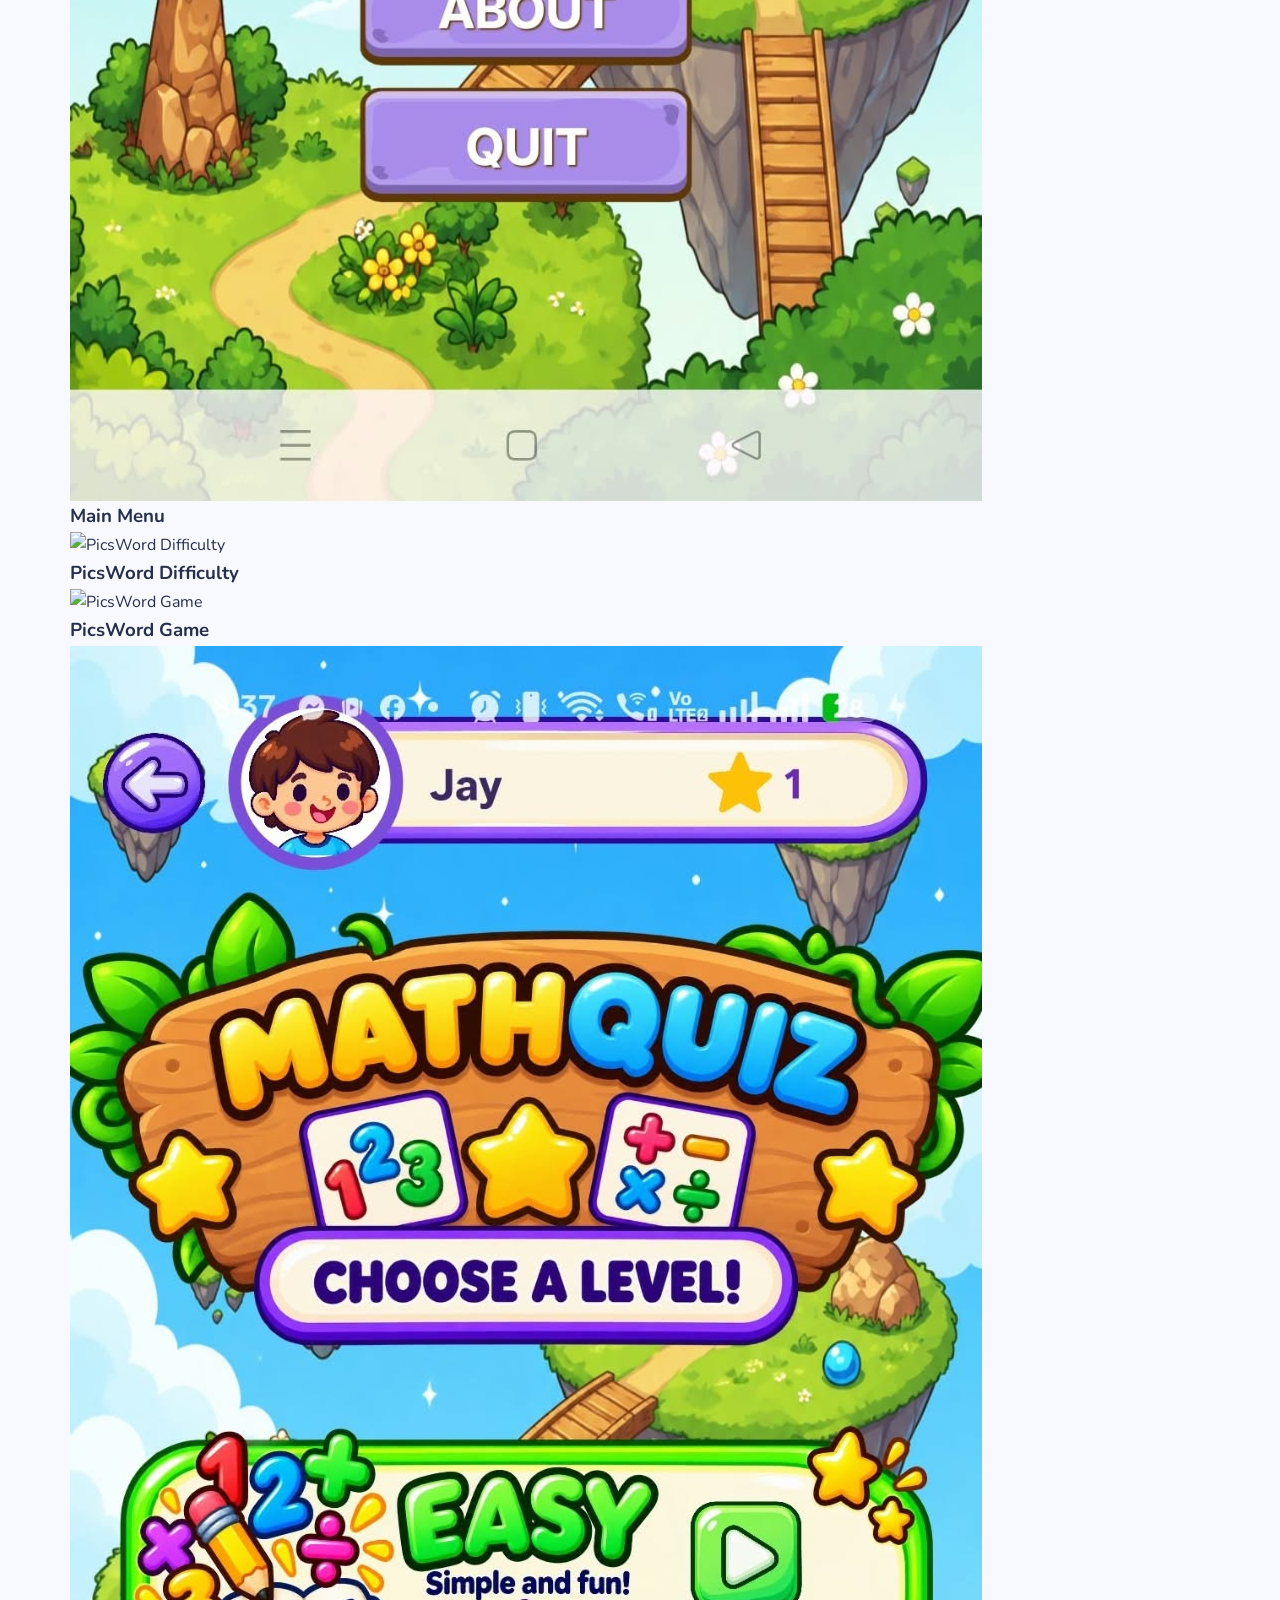
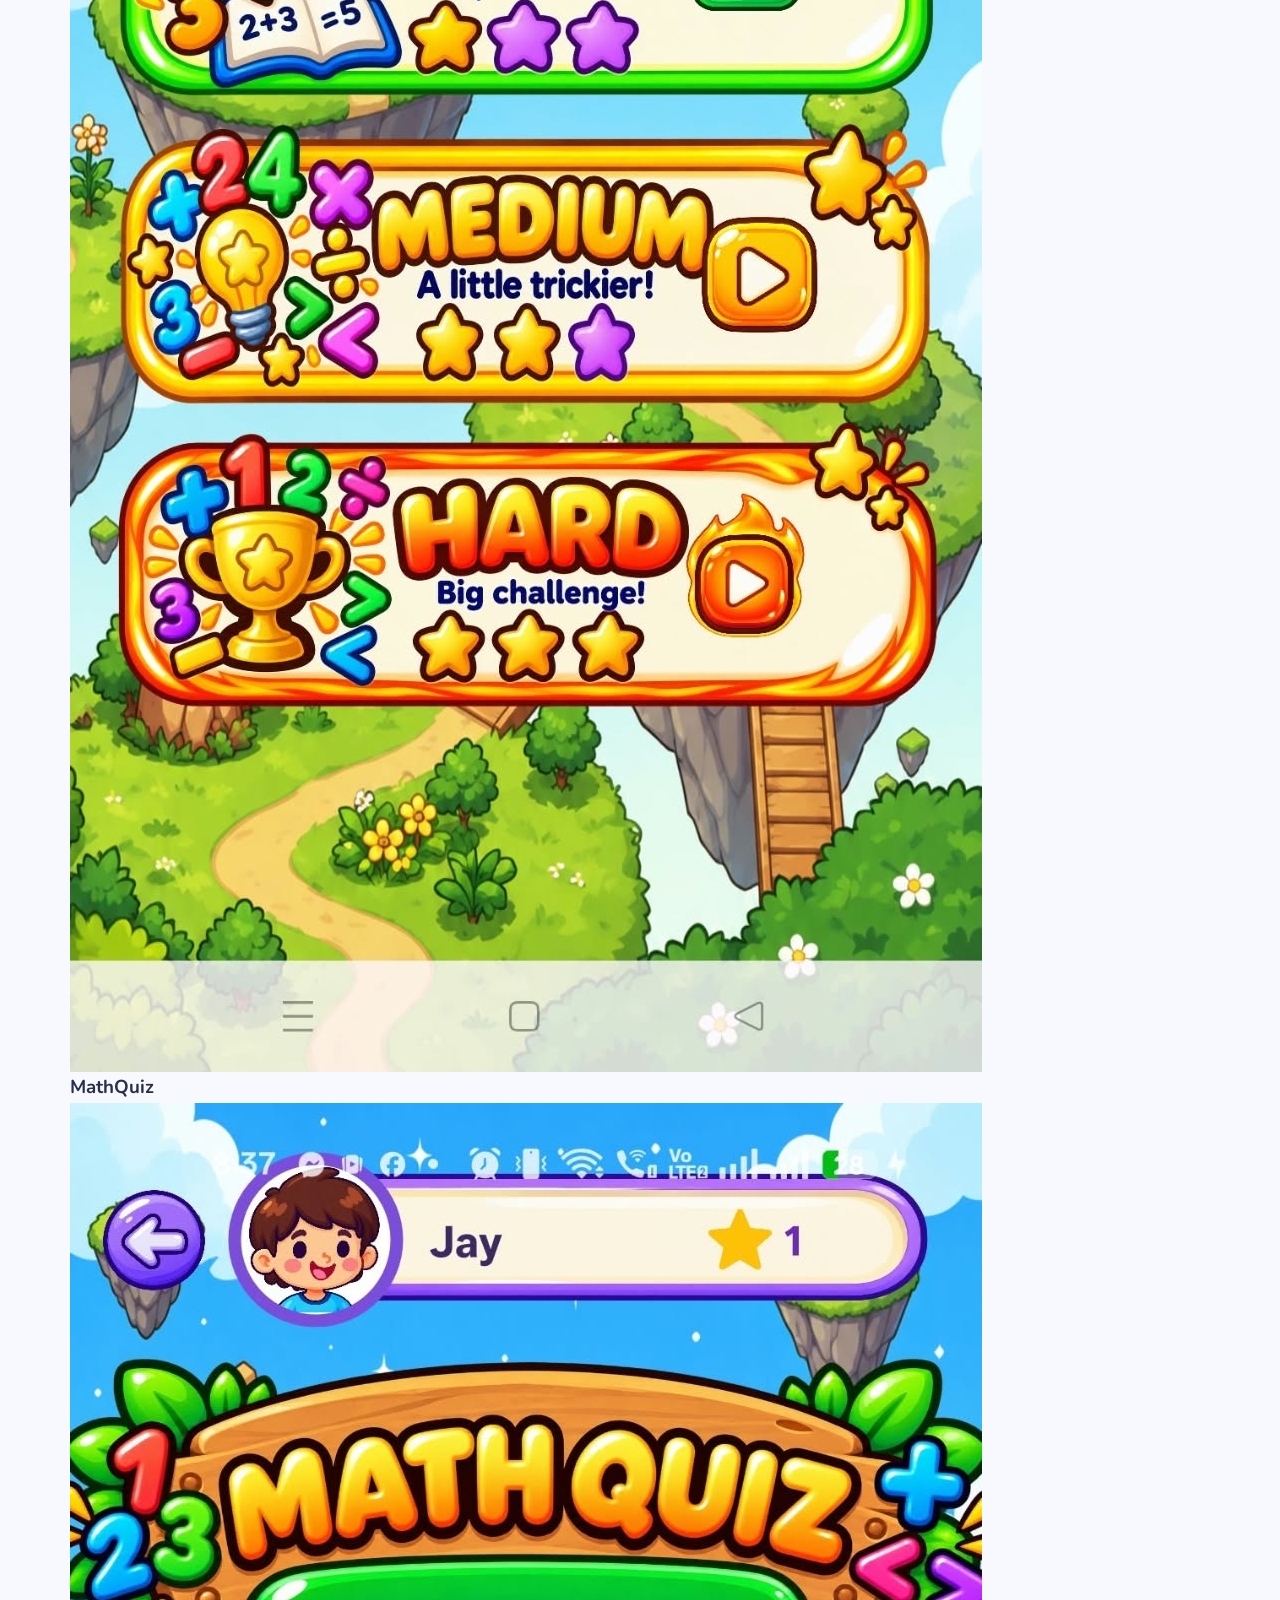
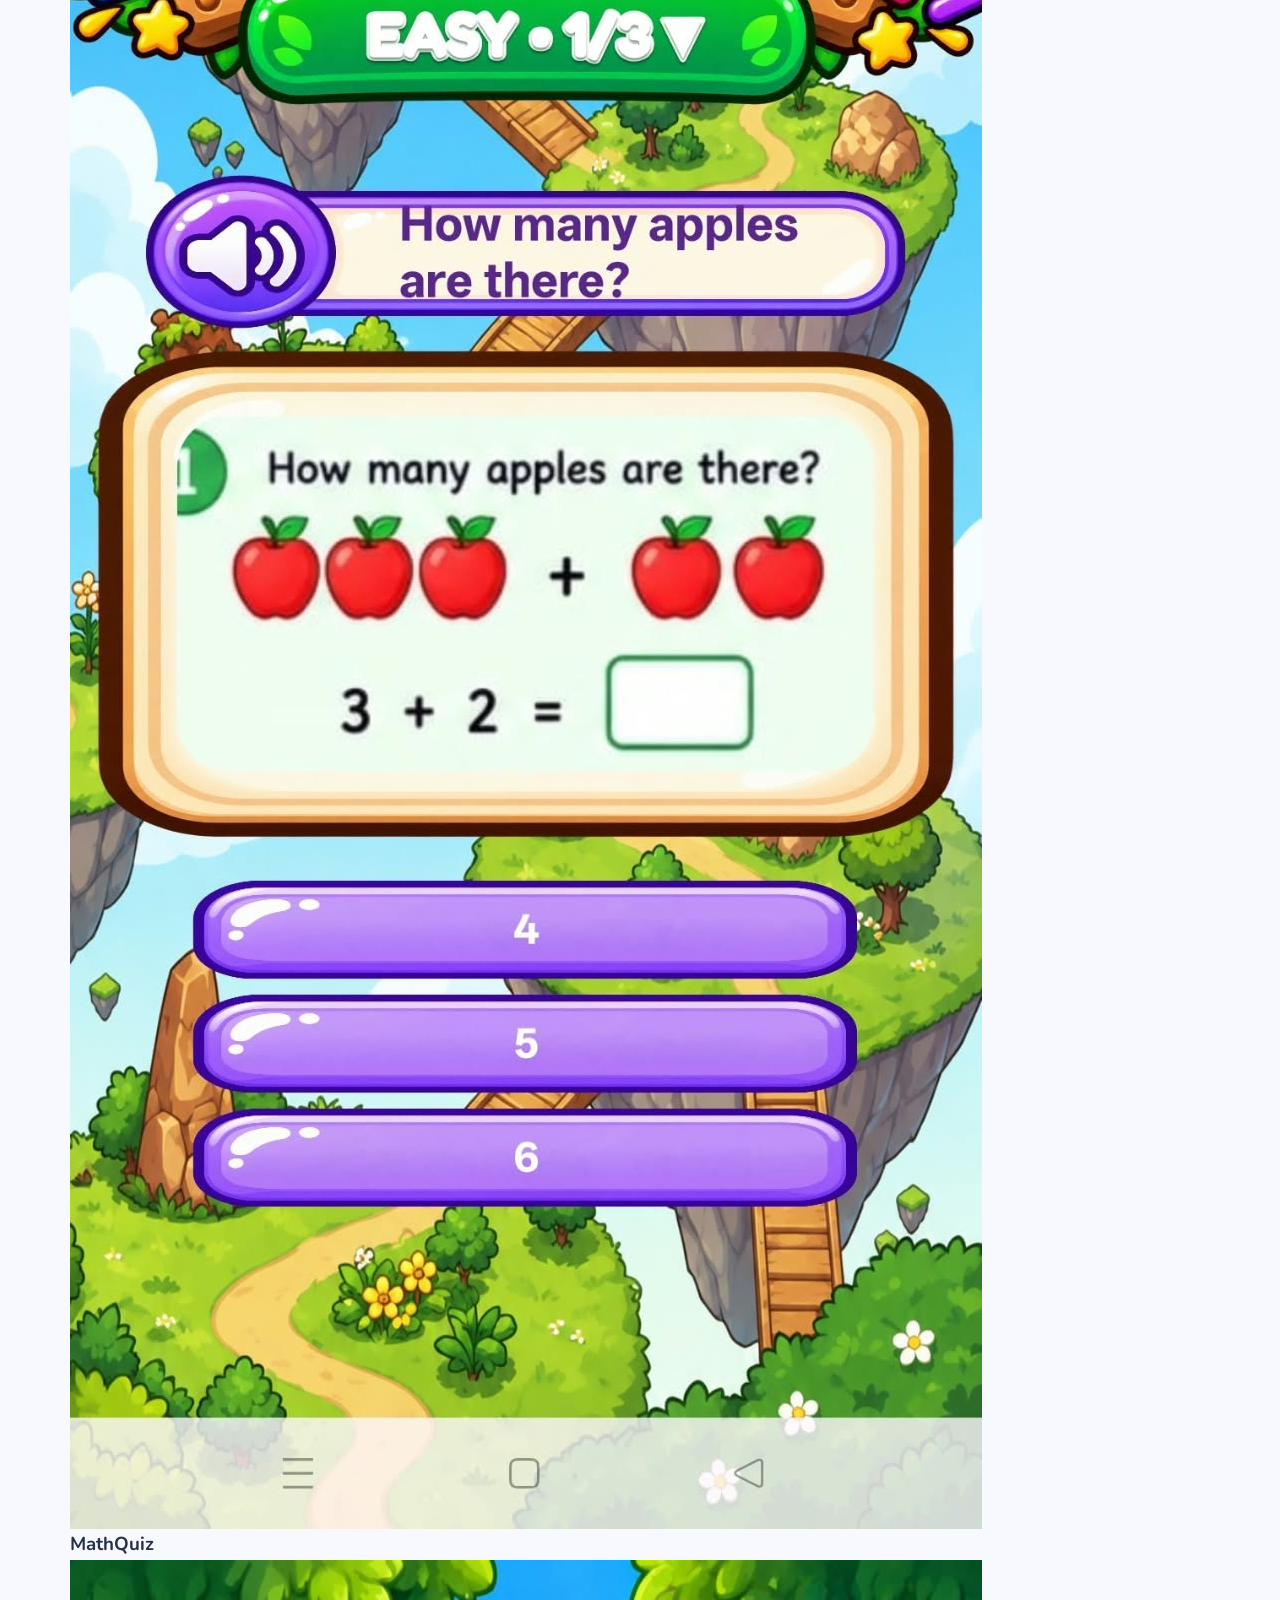
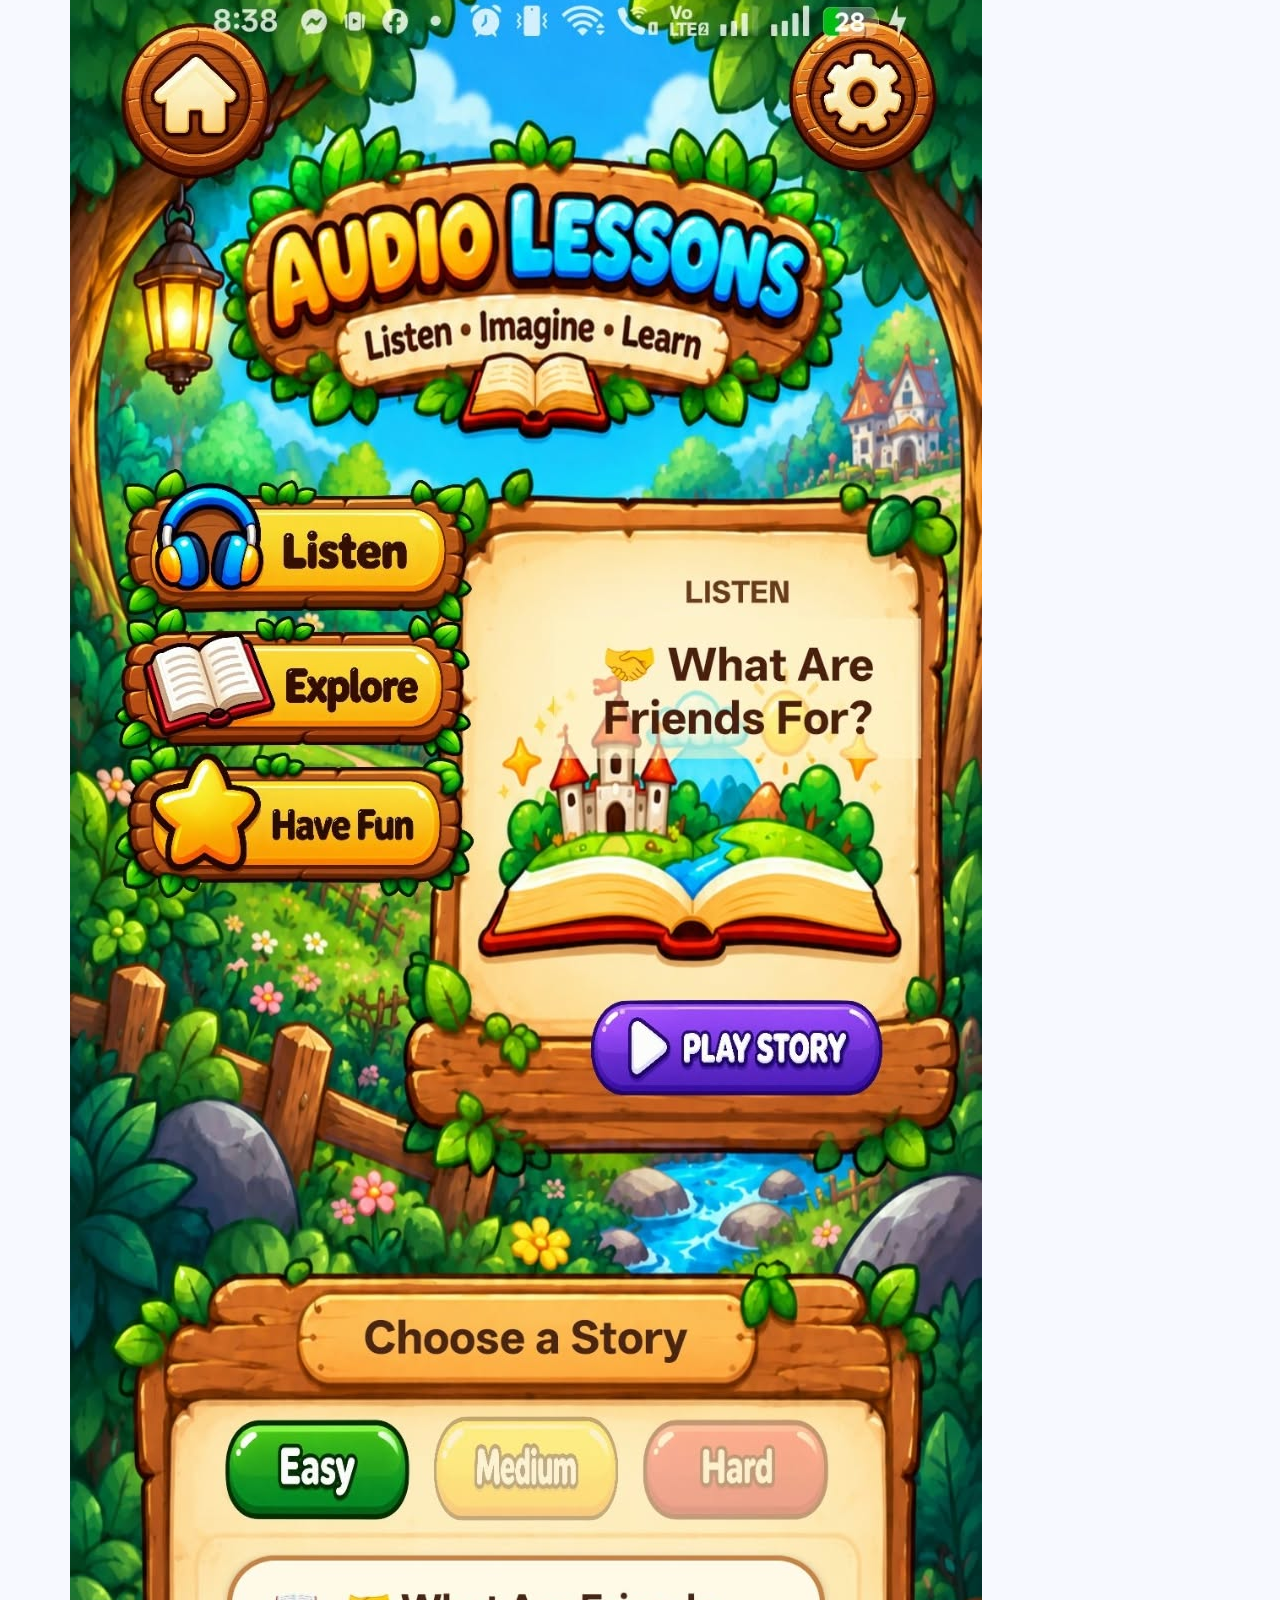
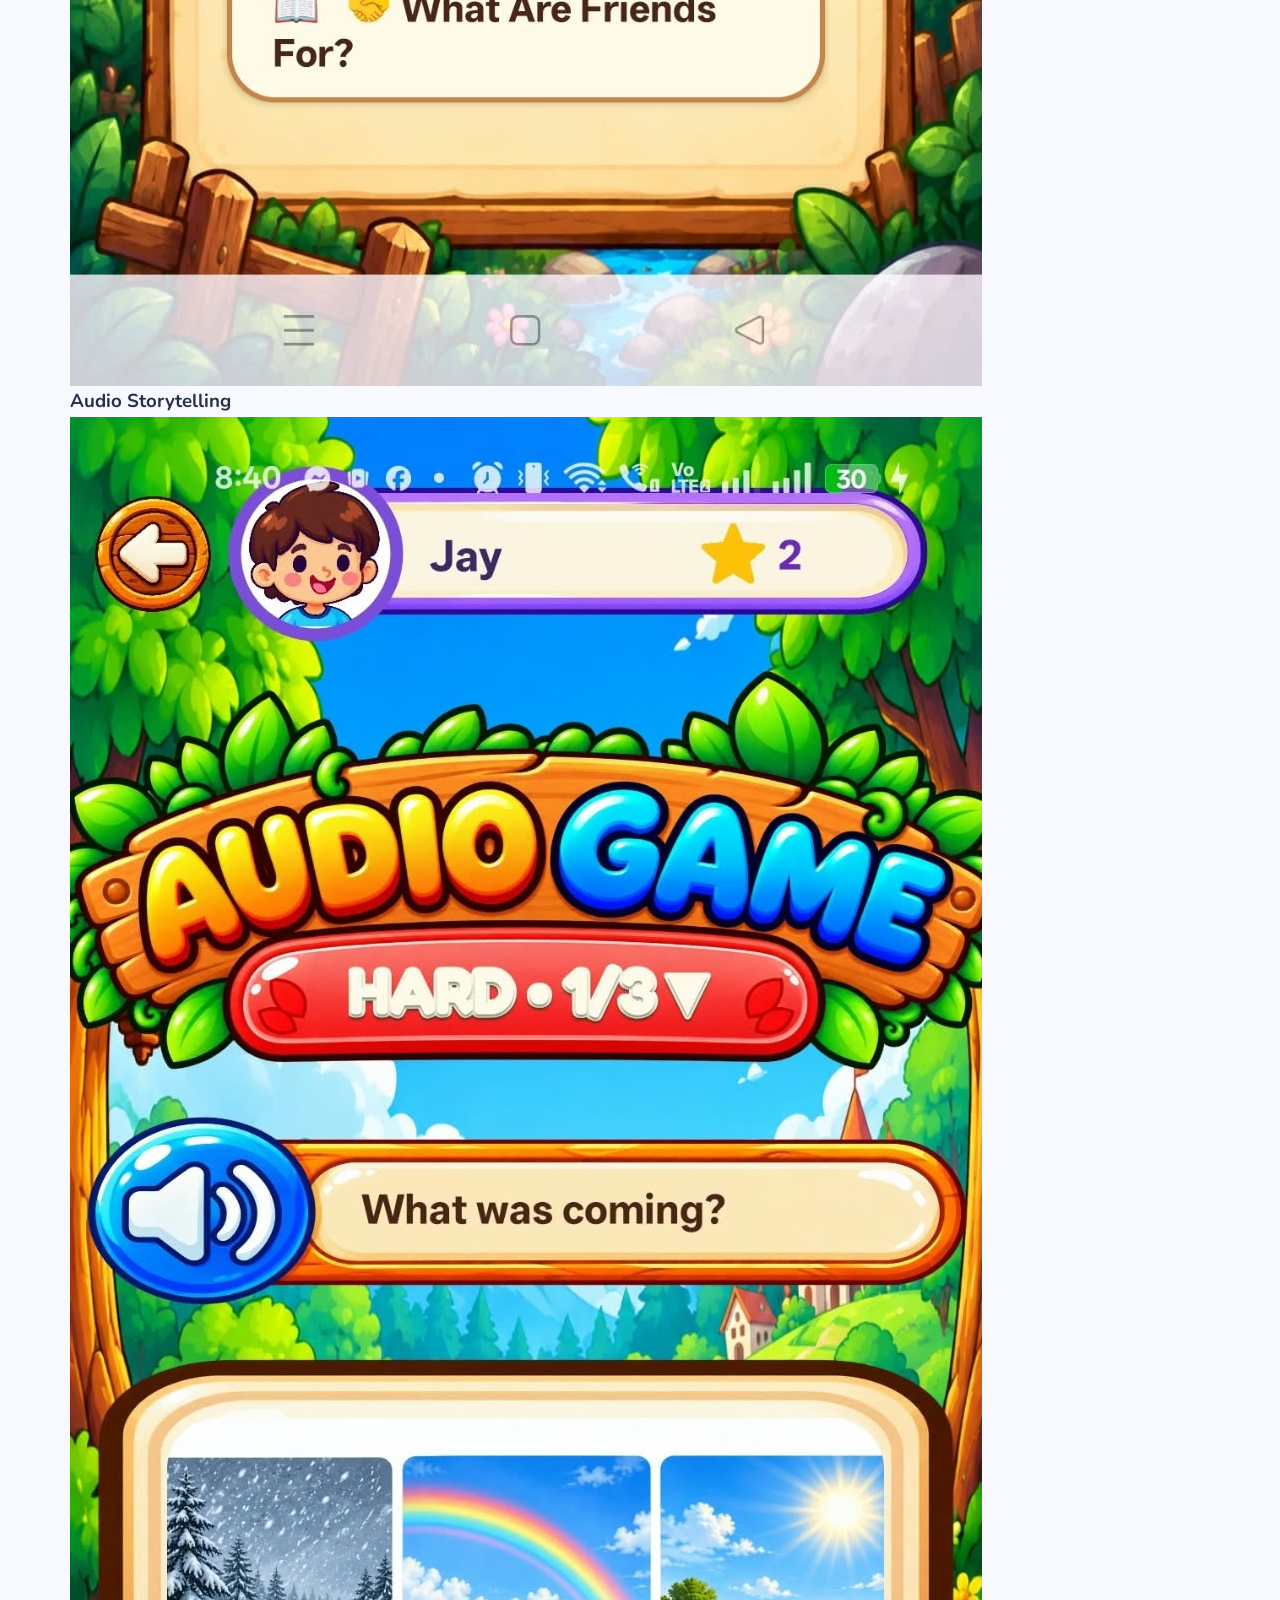
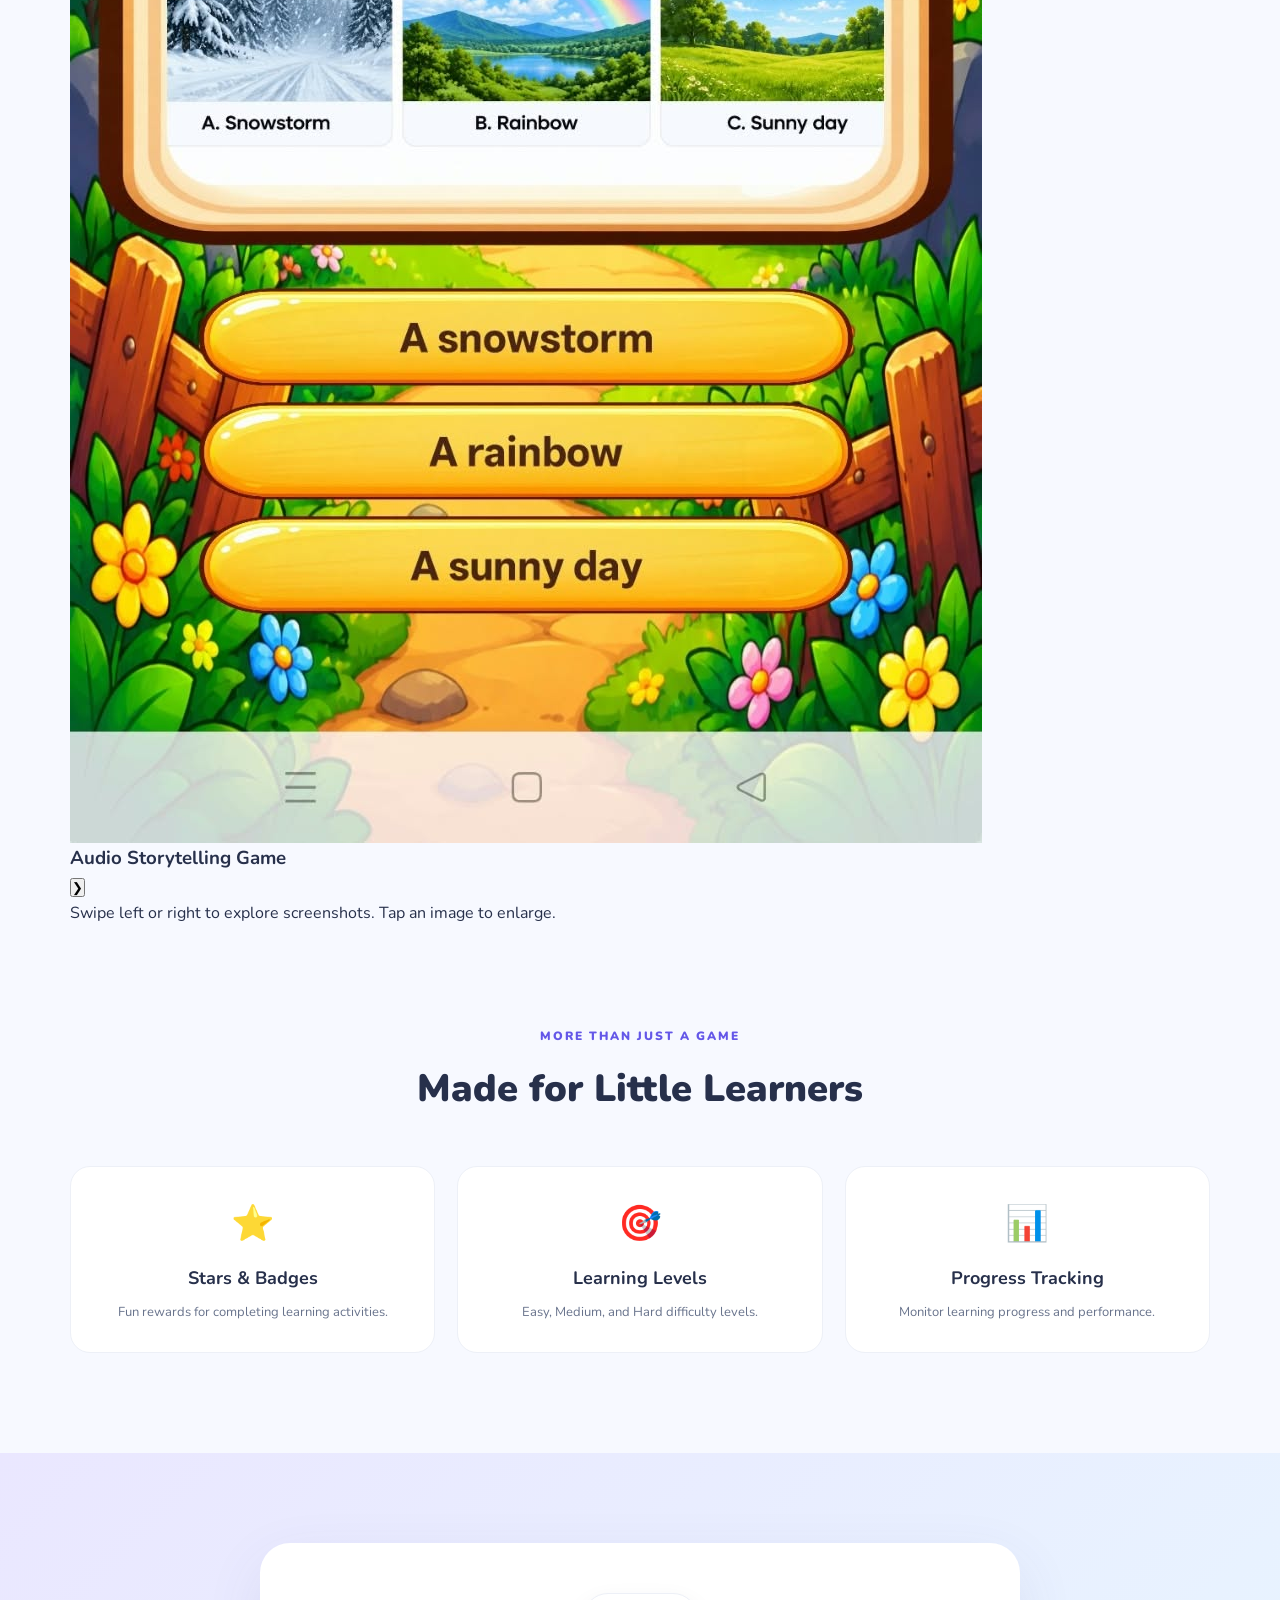
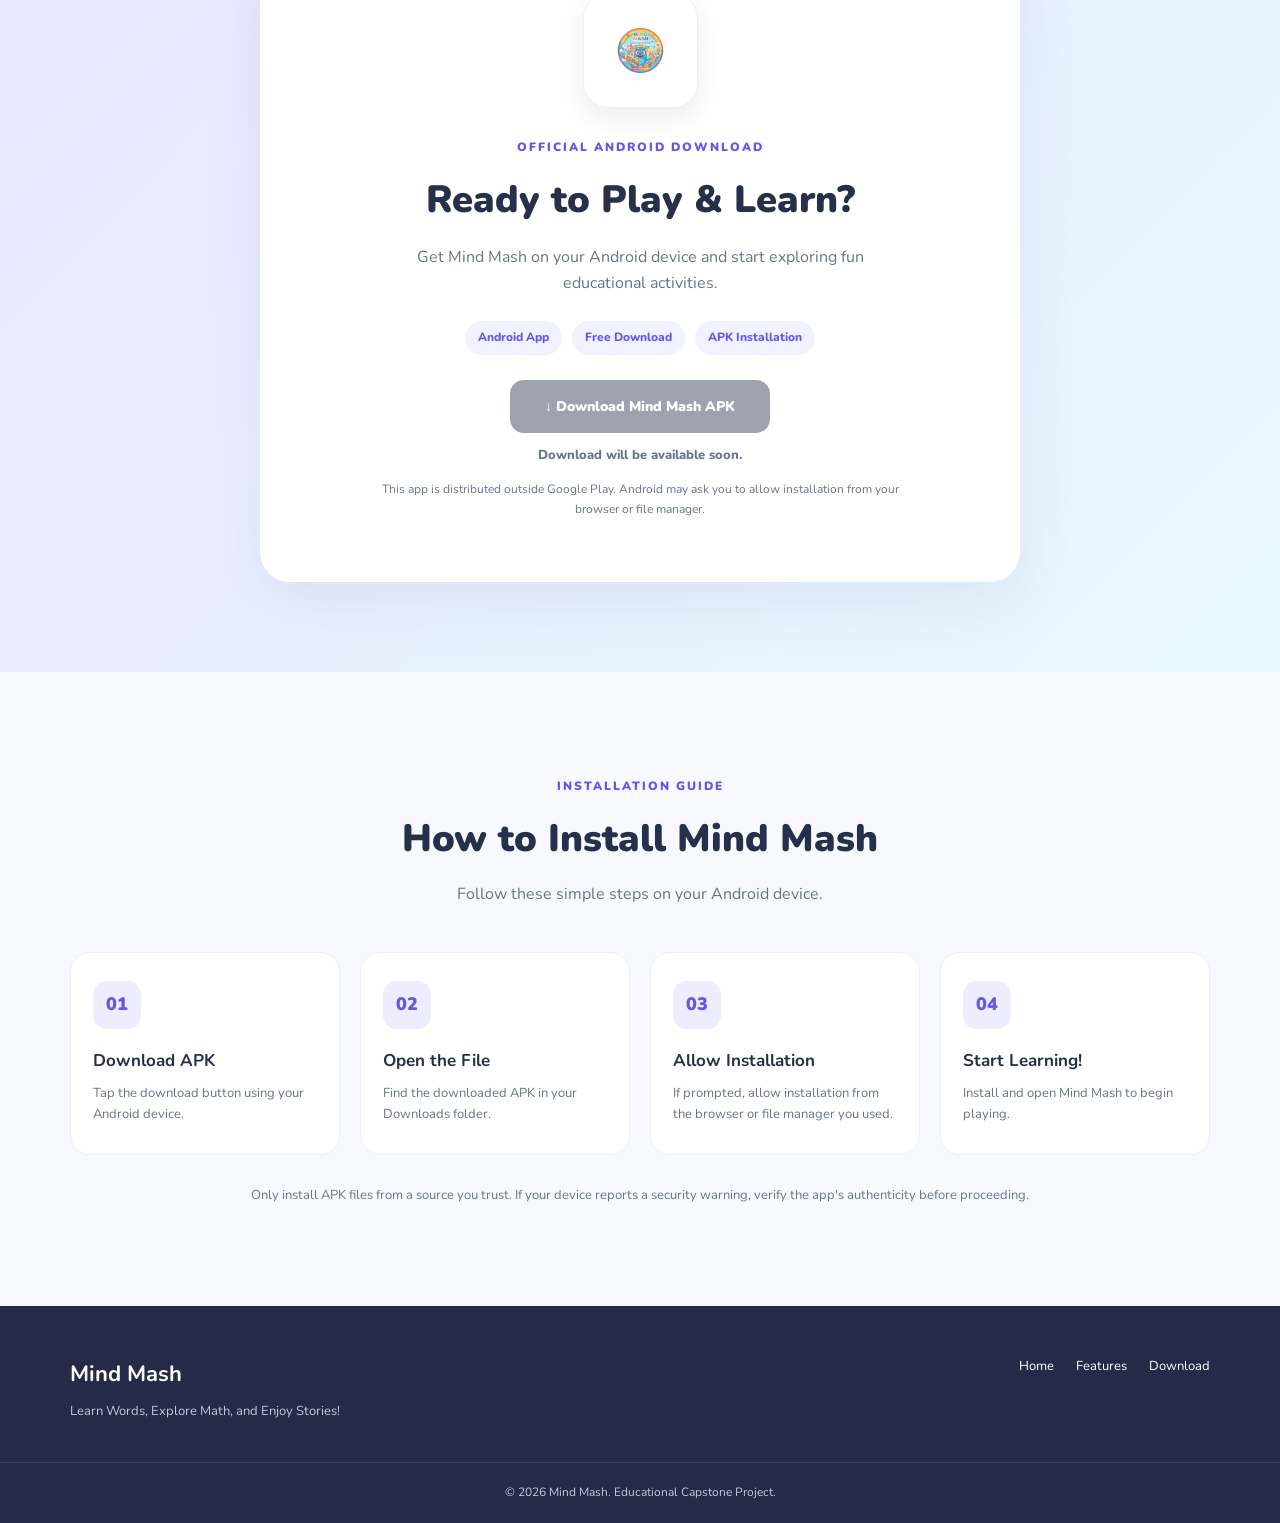
==== commit 382c240c: "Update index.html" ====
--- a/index.html
+++ b/index.html
@@ -158,13 +158,12 @@
                    alt="Audio Storytelling" loading="lazy">
               <h3>Audio Storytelling</h3>
             </div>
-    
-            <div class="screenshot-item">
-              <img src="assets/screenshots/difficulty.png"
-                   alt="Difficulty Selection" loading="lazy">
-              <h3>Difficulty Selection</h3>
-            </div>
-          </div>
+
+            <div class="screenshot-item">
+              <img src="assets/screenshots/storytelling_game.png"
+                   alt="Audio Storytelling Game" loading="lazy">
+              <h3>Audio Storytelling Game</h3>
+            </div>
     
           <button class="gallery-arrow" id="galleryNext"
                   type="button" aria-label="Next screenshot">
@@ -189,7 +188,6 @@
       </button>
       <img id="lightboxImage" src="" alt="Enlarged screenshot">
     </div>
-
     
     <section class="benefits container">
       <div class="section-heading">
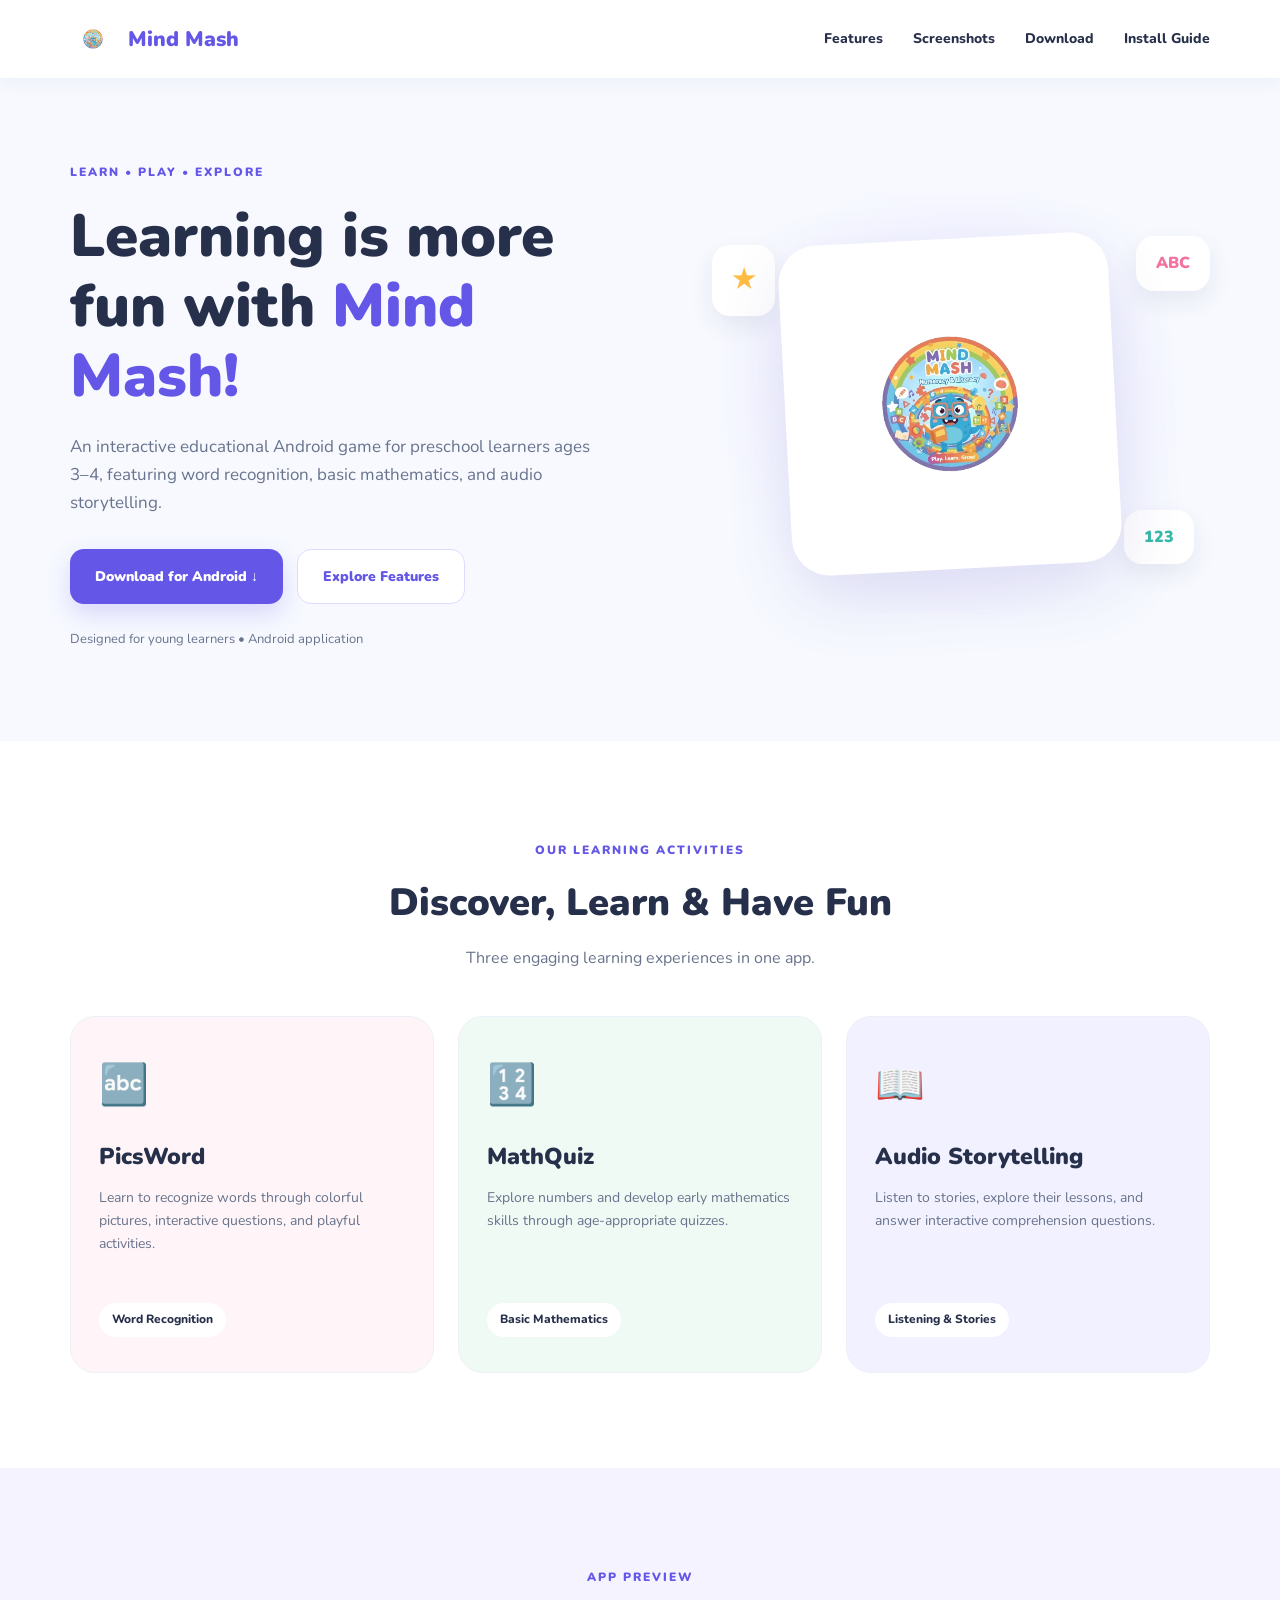
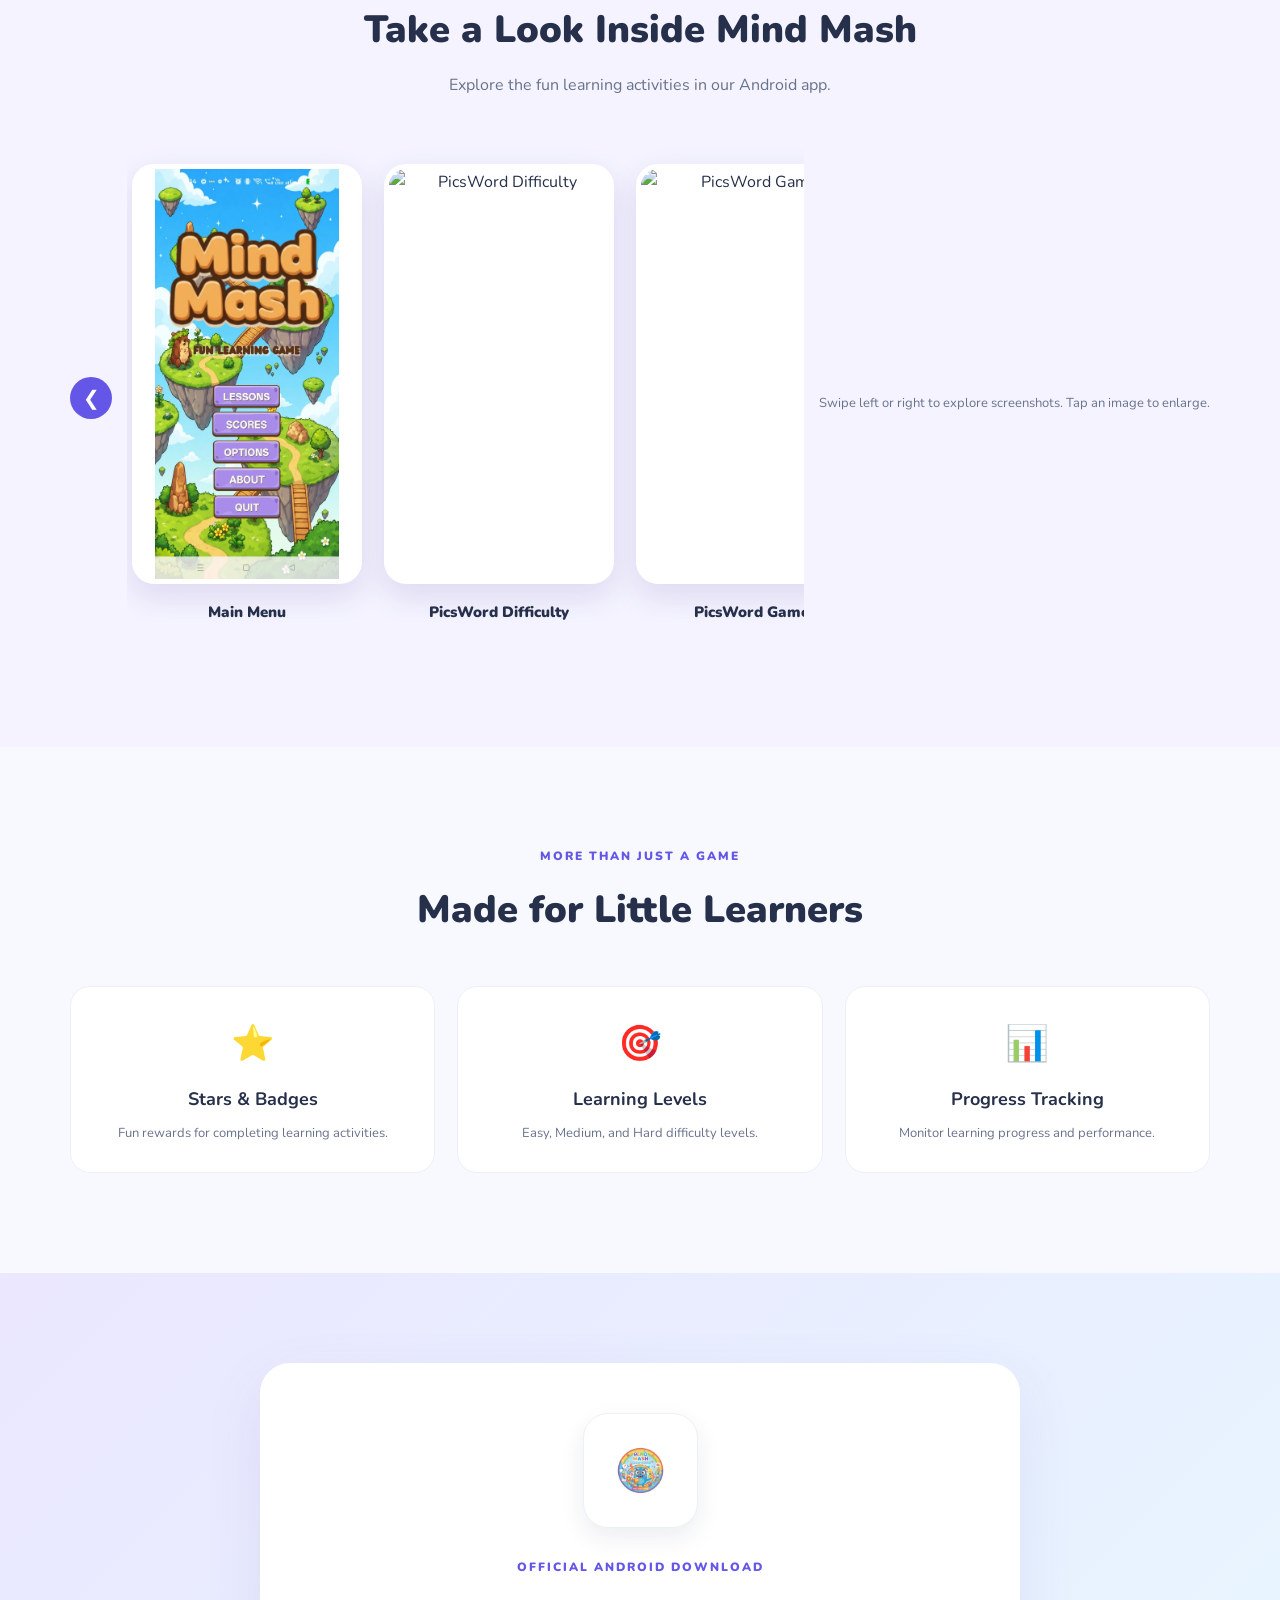
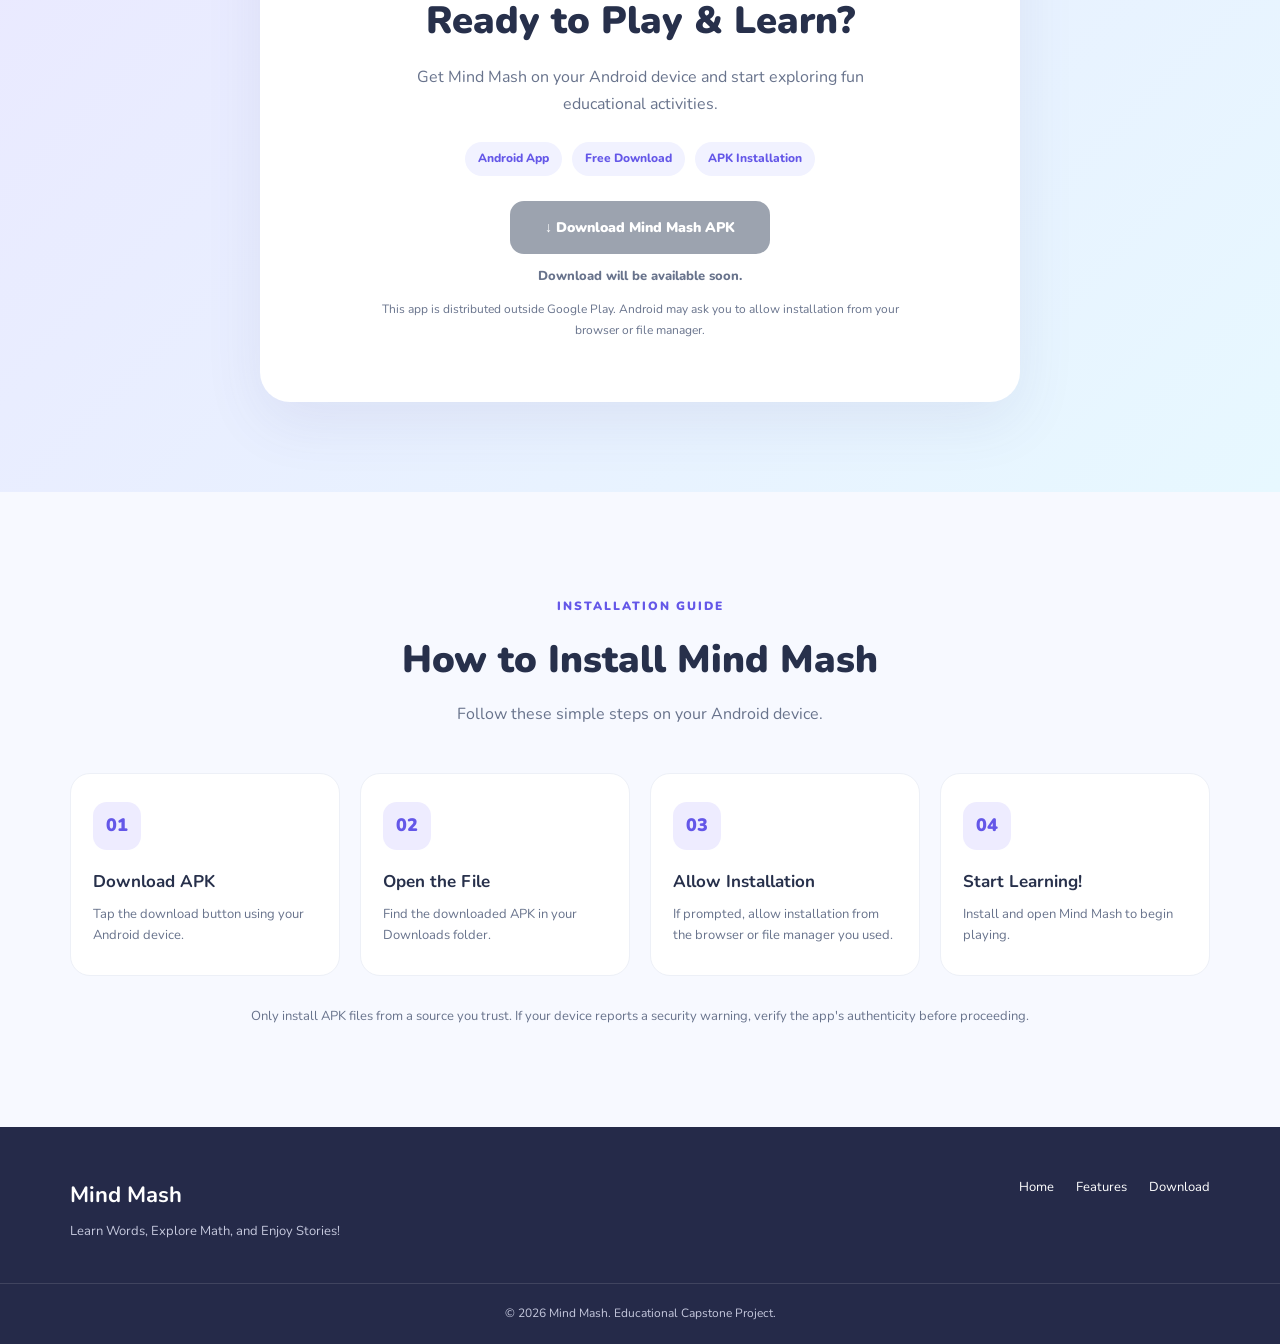
==== commit 1053e278: "Update index.html" ====
--- a/index.html
+++ b/index.html
@@ -20,6 +20,7 @@
 
       <div class="nav-links">
         <a href="#features">Features</a>
+        <a href="#screenshots">Screenshots</a>
         <a href="#download">Download</a>
         <a href="#guide">Install Guide</a>
       </div>
--- a/style.css
+++ b/style.css
@@ -614,3 +614,149 @@
     scroll-behavior: auto !important;
   }
 }
+
+
+/* APP SCREENSHOTS GALLERY */
+
+.screenshots-section {
+  background: #f4f3ff;
+  padding: 95px 0;
+}
+
+.screenshots-wrapper {
+  display: flex;
+  align-items: center;
+  gap: 15px;
+}
+
+.screenshots-track {
+  display: flex;
+  gap: 22px;
+  overflow-x: auto;
+  scroll-snap-type: x mandatory;
+  scroll-behavior: smooth;
+  padding: 20px 5px 28px;
+  scrollbar-width: thin;
+  flex: 1;
+  min-width: 0;
+}
+
+.screenshot-item {
+  flex: 0 0 230px;
+  scroll-snap-align: center;
+  text-align: center;
+}
+
+.screenshot-item img {
+  width: 100%;
+  height: 420px;
+  object-fit: contain;
+  background: #ffffff;
+  border-radius: 22px;
+  border: 5px solid #ffffff;
+  box-shadow: 0 12px 30px rgba(60, 50, 130, .13);
+  cursor: zoom-in;
+  transition: transform .25s ease;
+}
+
+.screenshot-item img:hover {
+  transform: translateY(-5px);
+}
+
+.screenshot-item h3 {
+  font-size: 15px;
+  font-weight: 900;
+  margin-top: 16px;
+}
+
+.gallery-arrow {
+  flex: 0 0 42px;
+  height: 42px;
+  border: none;
+  border-radius: 50%;
+  background: #6457e8;
+  color: white;
+  font-size: 20px;
+  cursor: pointer;
+}
+
+.gallery-arrow:hover {
+  background: #5144cf;
+}
+
+.gallery-hint {
+  text-align: center;
+  color: #68738c;
+  font-size: 13px;
+  margin-top: 12px;
+}
+
+/* FULL SCREEN IMAGE PREVIEW */
+
+.screenshot-lightbox {
+  position: fixed;
+  inset: 0;
+  z-index: 9999;
+  background: rgba(15, 18, 40, .92);
+  display: flex;
+  justify-content: center;
+  align-items: center;
+  padding: 55px 20px 25px;
+}
+
+.screenshot-lightbox[hidden] {
+  display: none;
+}
+
+.screenshot-lightbox img {
+  max-width: 95%;
+  max-height: 90%;
+  object-fit: contain;
+  border-radius: 12px;
+}
+
+.lightbox-close {
+  position: absolute;
+  top: 15px;
+  right: 25px;
+  border: none;
+  background: transparent;
+  color: white;
+  font-size: 38px;
+  cursor: pointer;
+}
+
+@media (max-width: 600px) {
+  .screenshots-section {
+    padding: 65px 0;
+  }
+
+  .screenshots-wrapper {
+    gap: 5px;
+  }
+
+  .screenshots-track {
+    gap: 12px;
+  }
+
+  .screenshot-item {
+    flex-basis: 200px;
+  }
+
+  .screenshot-item img {
+    height: 370px;
+  }
+
+  .gallery-arrow {
+    flex-basis: 30px;
+    height: 36px;
+    font-size: 15px;
+  }
+}
+
+@media (prefers-reduced-motion: reduce) {
+  .screenshots-track {
+    scroll-behavior: auto;
+  }
+}
+
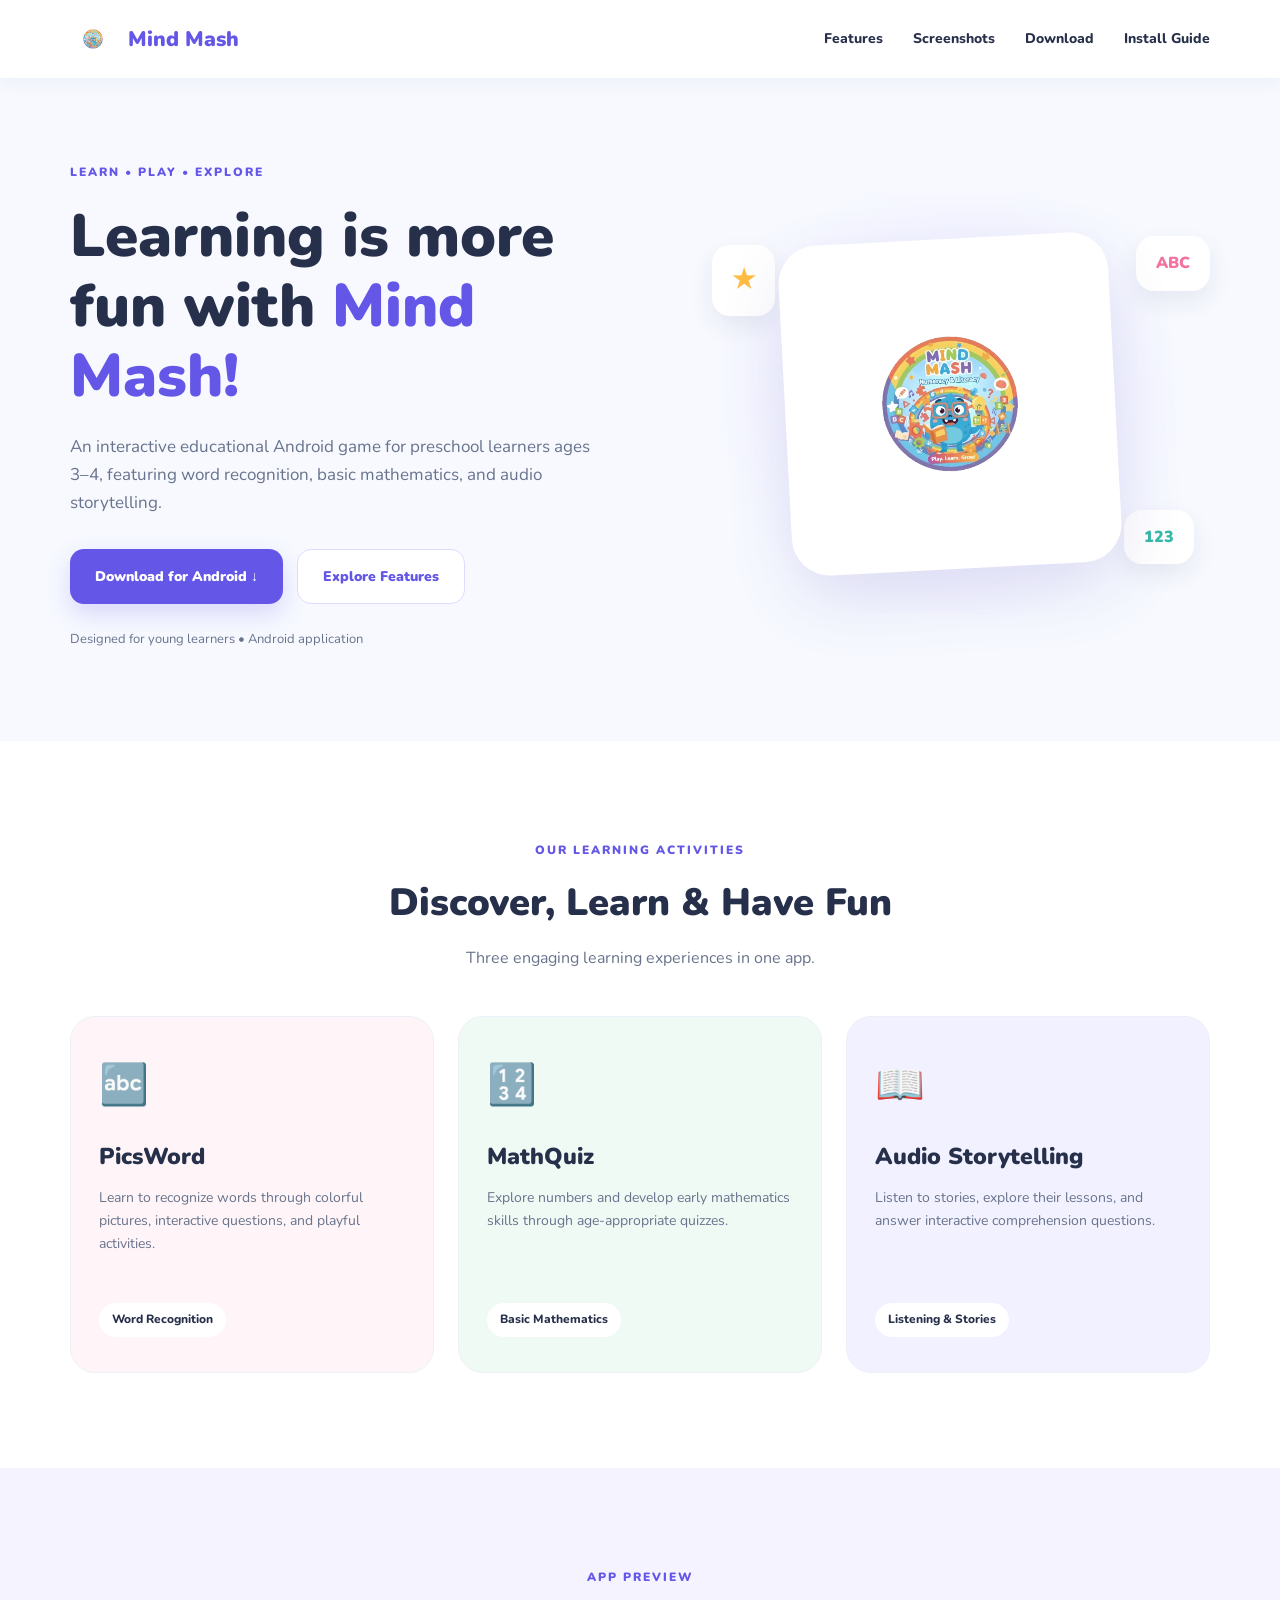
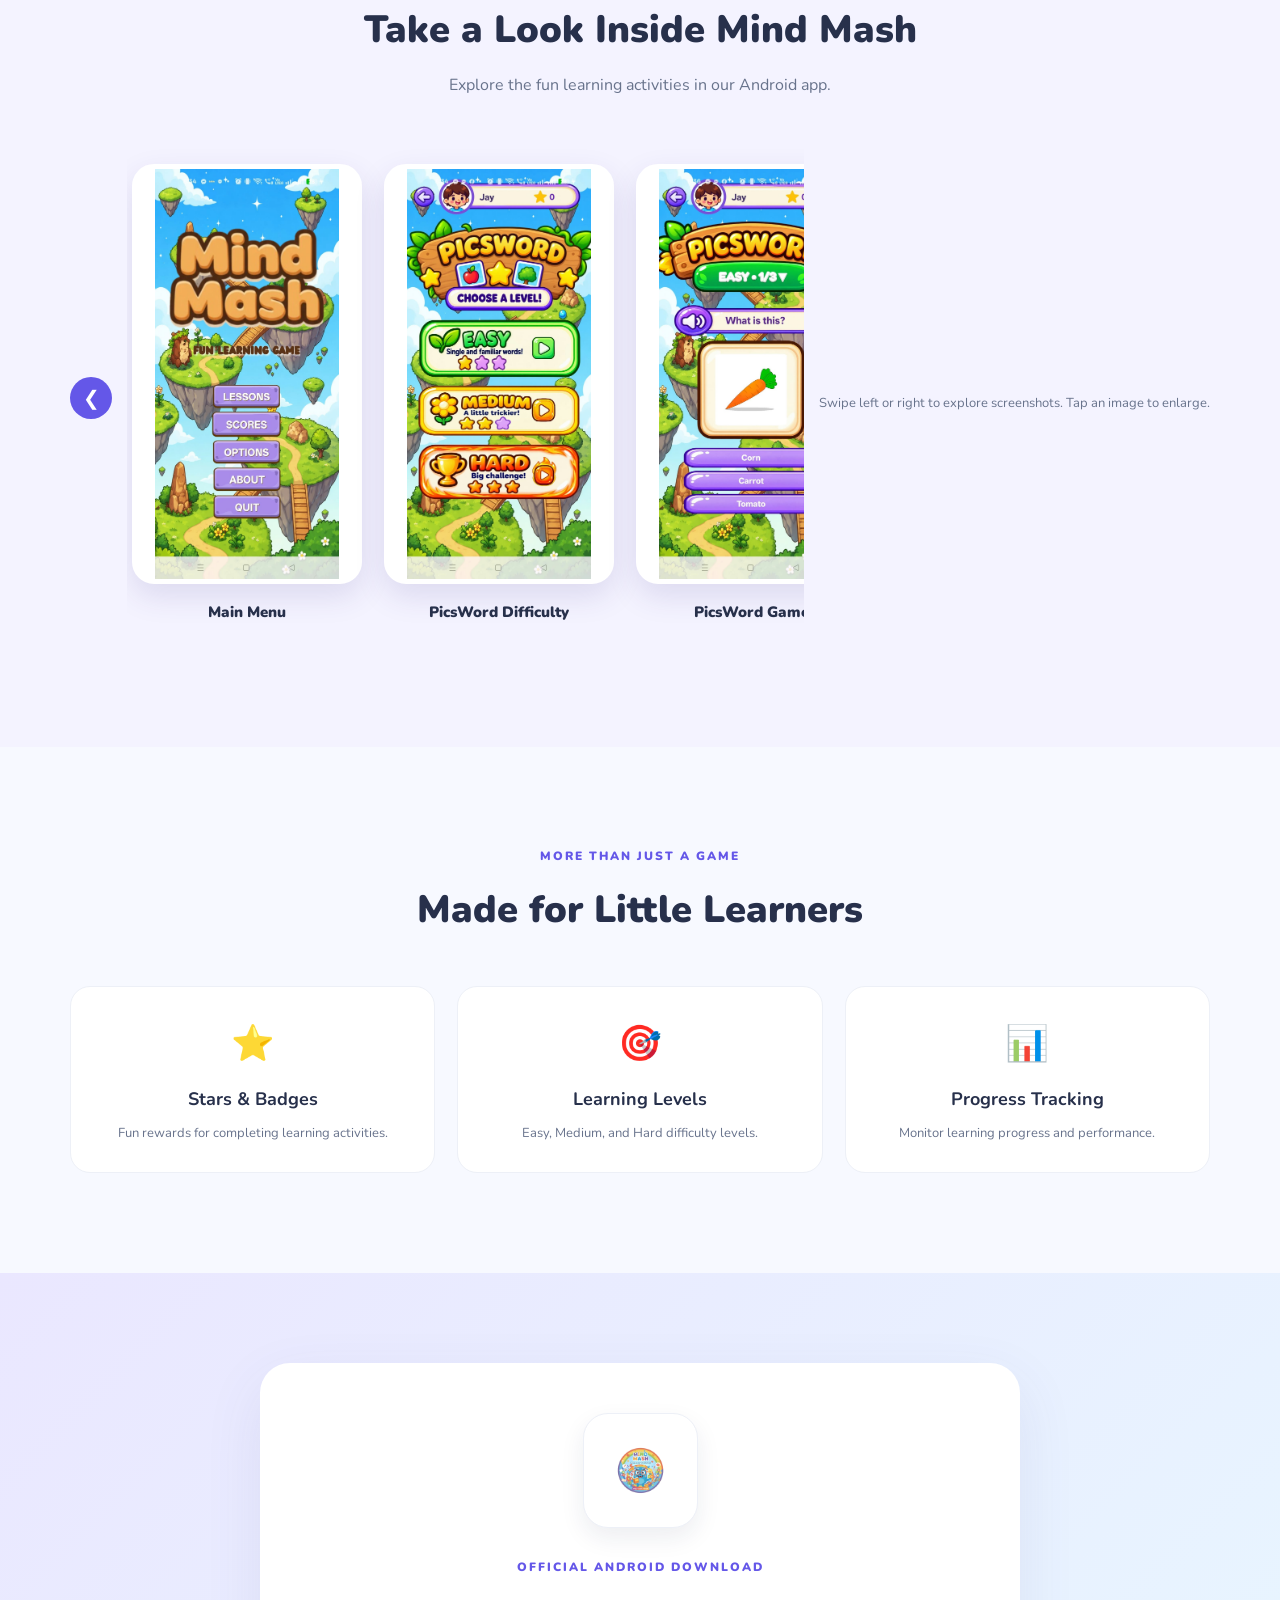
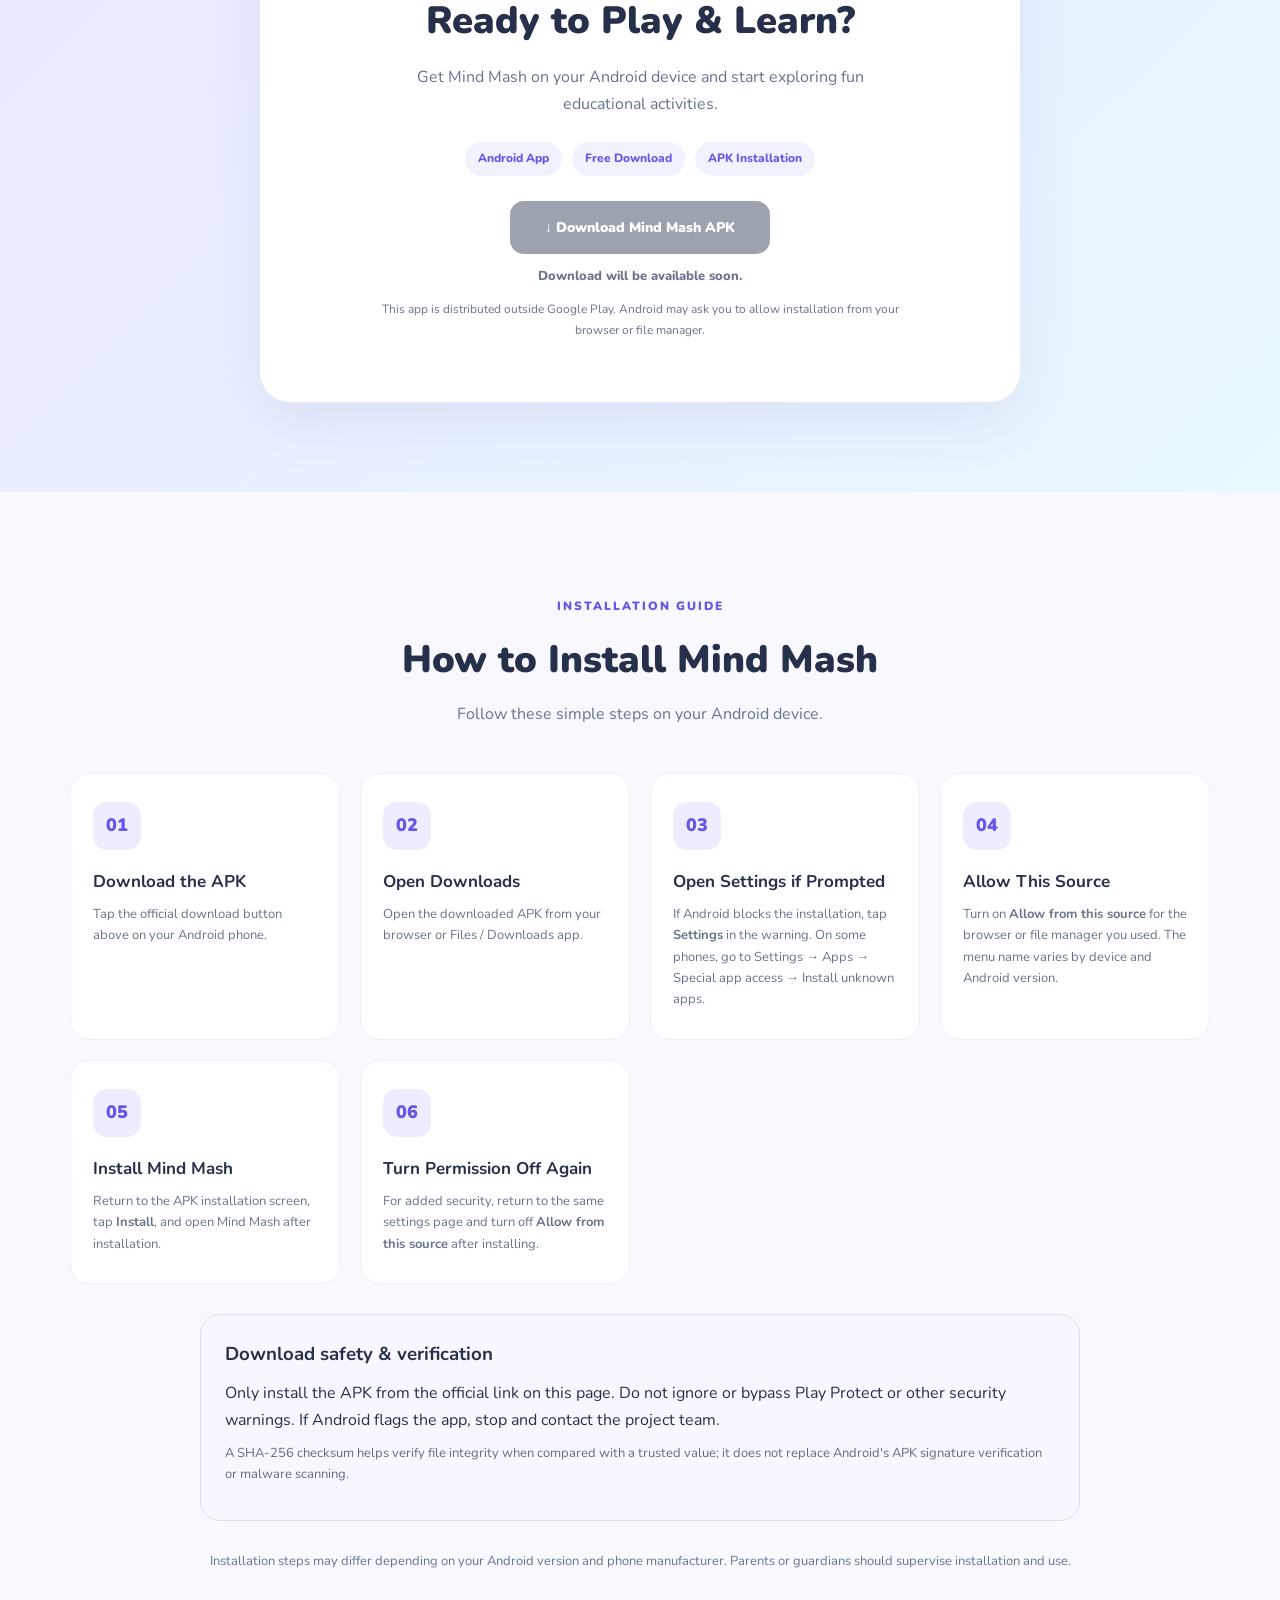
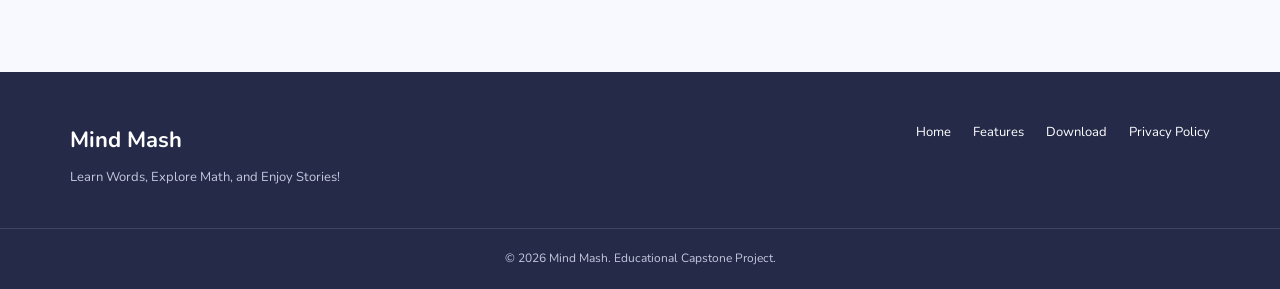
==== commit bd7a5e09: "Add files via upload" ====
--- a/index.html
+++ b/index.html
@@ -131,13 +131,13 @@
             </div>
     
             <div class="screenshot-item">
-              <img src="assets/screenshots/3picsword_difficulty.png"
+              <img src="assets/screenshots/picsword_difficulty.png"
                    alt="PicsWord Difficulty" loading="lazy">
               <h3>PicsWord Difficulty</h3>
             </div>
 
             <div class="screenshot-item">
-              <img src="assets/screenshots/3picsword_game.png"
+              <img src="assets/screenshots/picsword_game.png"
                    alt="PicsWord Game" loading="lazy">
               <h3>PicsWord Game</h3>
             </div>
@@ -263,39 +263,21 @@
       </div>
 
       <div class="steps-grid">
-        <div class="step-card">
-          <span class="step-number">01</span>
-          <h3>Download APK</h3>
-          <p>Tap the download button using your Android device.</p>
-        </div>
-
-        <div class="step-card">
-          <span class="step-number">02</span>
-          <h3>Open the File</h3>
-          <p>Find the downloaded APK in your Downloads folder.</p>
-        </div>
-
-        <div class="step-card">
-          <span class="step-number">03</span>
-          <h3>Allow Installation</h3>
-          <p>
-            If prompted, allow installation from the
-            browser or file manager you used.
-          </p>
-        </div>
-
-        <div class="step-card">
-          <span class="step-number">04</span>
-          <h3>Start Learning!</h3>
-          <p>Install and open Mind Mash to begin playing.</p>
-        </div>
-      </div>
-
-      <p class="guide-reminder">
-        Only install APK files from a source you trust.
-        If your device reports a security warning, verify
-        the app's authenticity before proceeding.
-      </p>
+        <div class="step-card"><span class="step-number">01</span><h3>Download the APK</h3><p>Tap the official download button above on your Android phone.</p></div>
+        <div class="step-card"><span class="step-number">02</span><h3>Open Downloads</h3><p>Open the downloaded APK from your browser or Files / Downloads app.</p></div>
+        <div class="step-card"><span class="step-number">03</span><h3>Open Settings if Prompted</h3><p>If Android blocks the installation, tap <strong>Settings</strong> in the warning. On some phones, go to Settings → Apps → Special app access → Install unknown apps.</p></div>
+        <div class="step-card"><span class="step-number">04</span><h3>Allow This Source</h3><p>Turn on <strong>Allow from this source</strong> for the browser or file manager you used. The menu name varies by device and Android version.</p></div>
+        <div class="step-card"><span class="step-number">05</span><h3>Install Mind Mash</h3><p>Return to the APK installation screen, tap <strong>Install</strong>, and open Mind Mash after installation.</p></div>
+        <div class="step-card"><span class="step-number">06</span><h3>Turn Permission Off Again</h3><p>For added security, return to the same settings page and turn off <strong>Allow from this source</strong> after installing.</p></div>
+      </div>
+      <div class="security-note">
+        <h3>Download safety &amp; verification</h3>
+        <p>Only install the APK from the official link on this page. Do not ignore or bypass Play Protect or other security warnings. If Android flags the app, stop and contact the project team.</p>
+        <p id="apkVersionRow" hidden><strong>App version:</strong> <span id="apkVersion"></span></p>
+        <div id="apkChecksumRow" hidden><strong>APK SHA-256:</strong> <code id="apkChecksum"></code><button type="button" id="copyChecksum" class="copy-checksum">Copy checksum</button><span id="checksumCopyStatus" role="status" aria-live="polite"></span></div>
+        <p class="security-small">A SHA-256 checksum helps verify file integrity when compared with a trusted value; it does not replace Android's APK signature verification or malware scanning.</p>
+      </div>
+      <p class="guide-reminder">Installation steps may differ depending on your Android version and phone manufacturer. Parents or guardians should supervise installation and use.</p>
     </section>
   </main>
 
@@ -310,6 +292,7 @@
         <a href="#home">Home</a>
         <a href="#features">Features</a>
         <a href="#download">Download</a>
+        <a href="privacy.html">Privacy Policy</a>
       </div>
     </div>
 
--- a/style.css
+++ b/style.css
@@ -760,3 +760,16 @@
   }
 }
 
+
+/* INSTALLATION SECURITY INFO */
+.security-note { margin: 30px auto 0; padding: 24px; max-width: 880px; border: 1px solid #dddaf8; border-radius: 20px; background: #f8f7ff; overflow-wrap: anywhere; }
+.security-note h3 { margin: 0 0 10px; }
+.security-note p { margin: 10px 0; line-height: 1.65; }
+.security-note code { display: inline-block; font-size: 12px; word-break: break-all; margin: 8px 12px 8px 0; }
+.security-small { font-size: 13px; color: #626c82; }
+.copy-checksum { padding: 8px 13px; border: 0; border-radius: 10px; background: #6457e8; color: white; cursor: pointer; }
+#checksumCopyStatus { margin-left: 10px; font-size: 13px; }
+.privacy-page { max-width: 850px; padding-top: 70px; padding-bottom: 90px; line-height: 1.75; }
+.privacy-page h1 { margin-bottom: 18px; }
+.privacy-page h2 { margin-top: 28px; margin-bottom: 8px; }
+.privacy-draft-warning { padding: 16px; background: #fff5db; border: 1px solid #e5bf65; border-radius: 12px; }
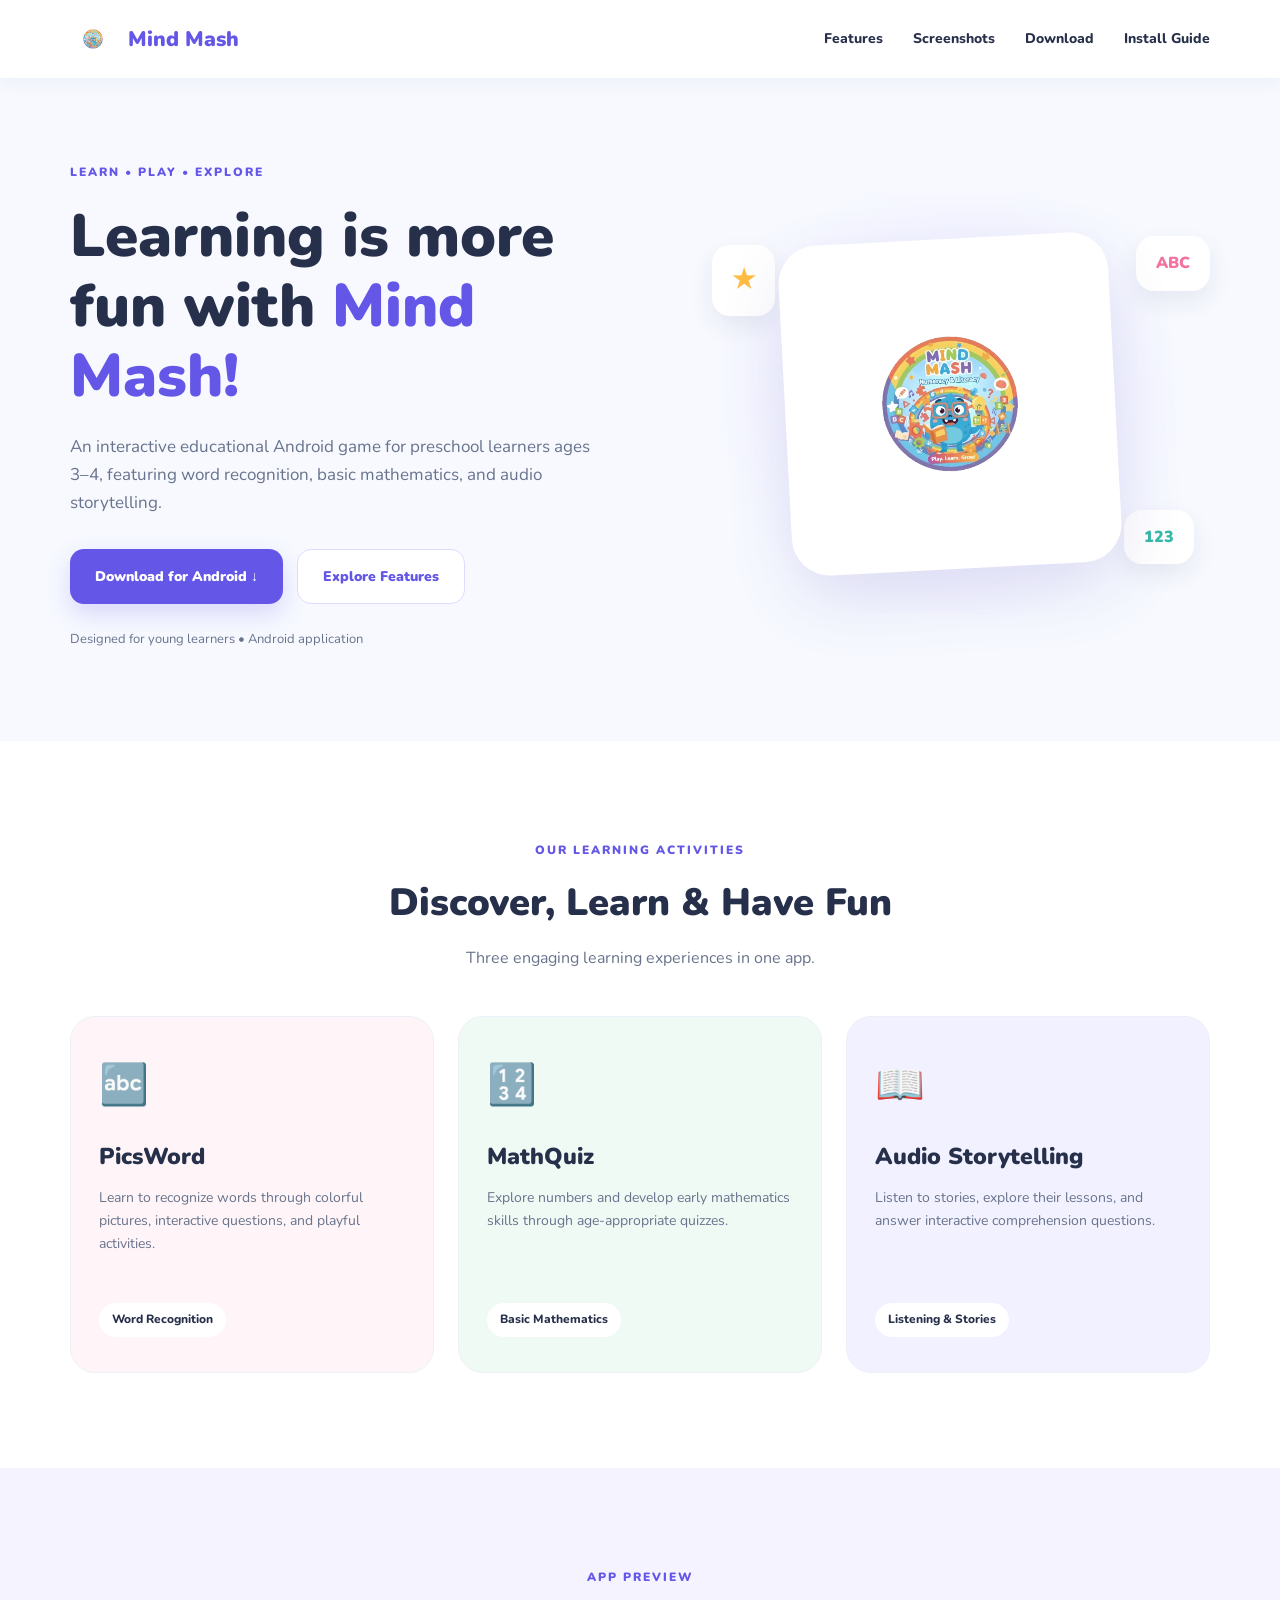
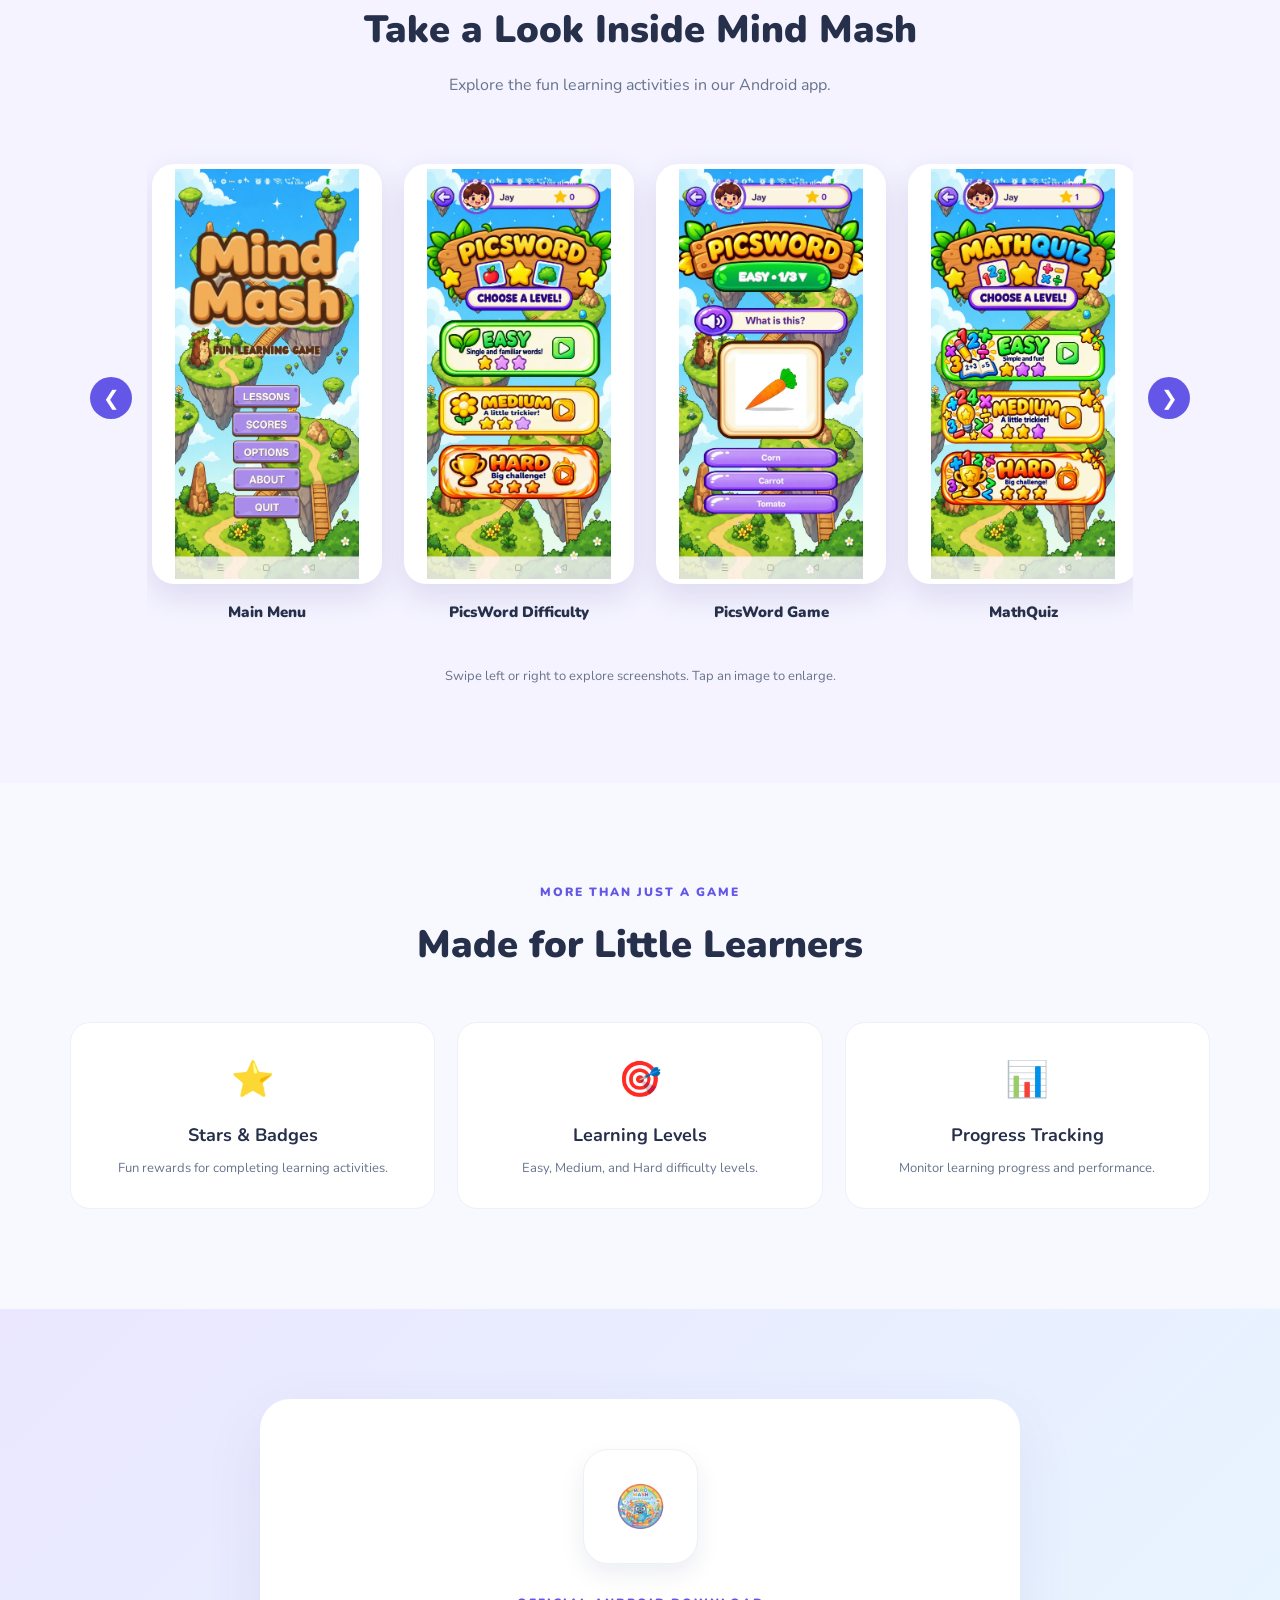
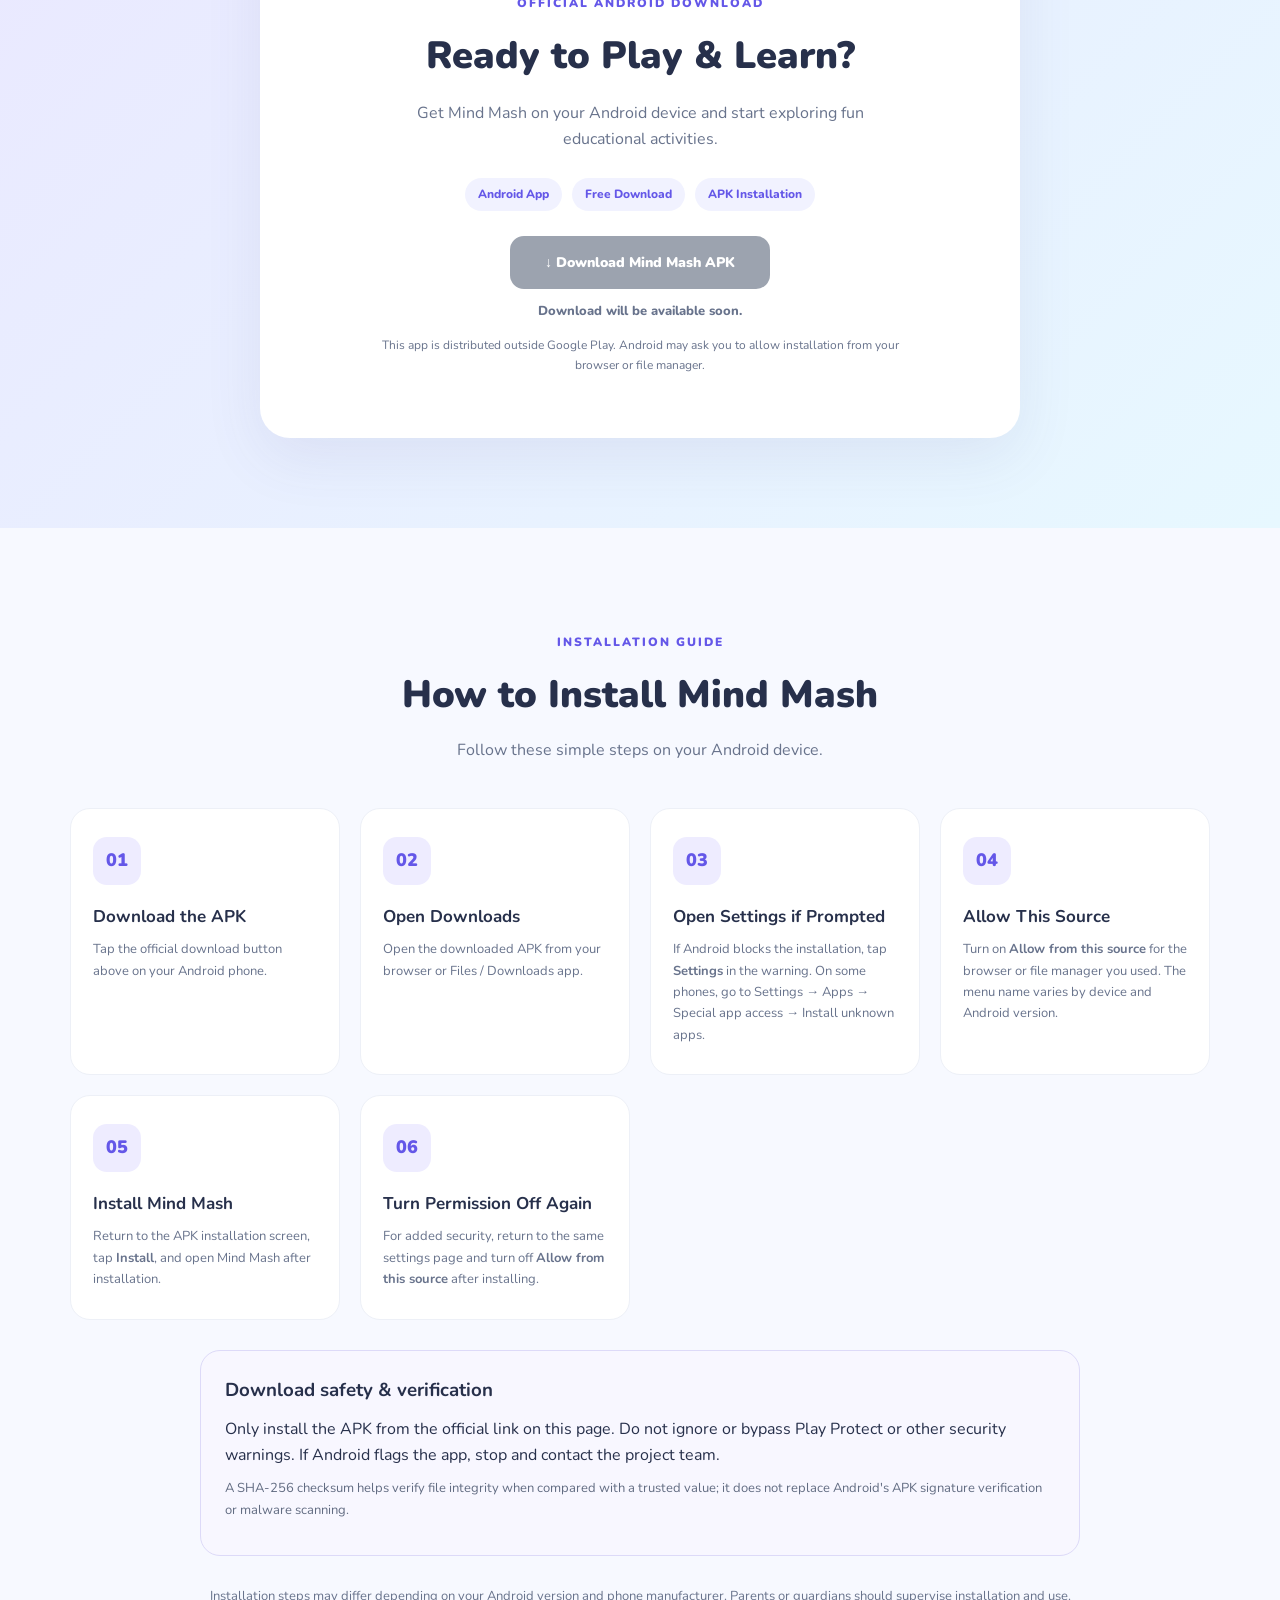
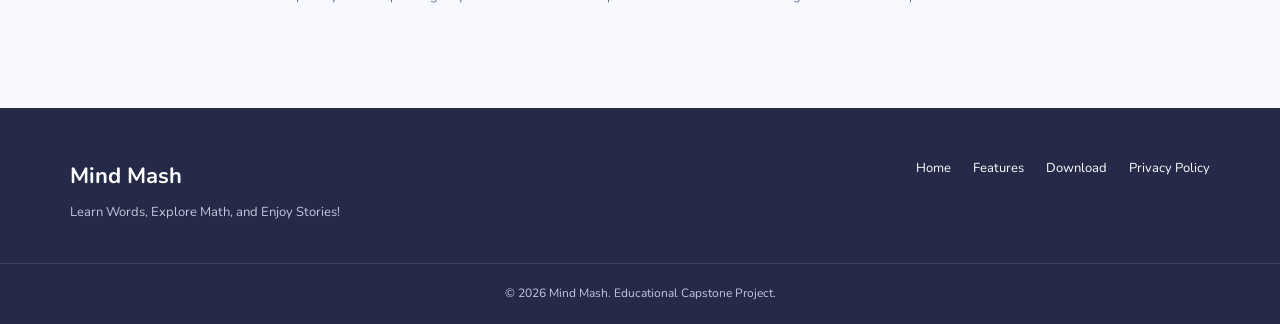
==== commit c1b3aa2d: "Add files via upload" ====
--- a/index.html
+++ b/index.html
@@ -165,6 +165,7 @@
                    alt="Audio Storytelling Game" loading="lazy">
               <h3>Audio Storytelling Game</h3>
             </div>
+          </div>
     
           <button class="gallery-arrow" id="galleryNext"
                   type="button" aria-label="Next screenshot">
--- a/style.css
+++ b/style.css
@@ -187,7 +187,7 @@
   align-items: center;
   justify-content: center;
   transform: rotate(-3deg);
-  animation: float 5s ease-in-out infinite;
+  animation: float 12s ease-in-out infinite;
 }
 
 .logo-card img {
@@ -226,7 +226,7 @@
 
 @keyframes float {
   0%, 100% { transform: translateY(0) rotate(-3deg); }
-  50% { transform: translateY(-12px) rotate(-1deg); }
+  50% { transform: translateY(-4px) rotate(-2.5deg); }
 }
 
 .features-section {
@@ -773,3 +773,9 @@
 .privacy-page h1 { margin-bottom: 18px; }
 .privacy-page h2 { margin-top: 28px; margin-bottom: 8px; }
 .privacy-draft-warning { padding: 16px; background: #fff5db; border: 1px solid #e5bf65; border-radius: 12px; }
+
+/* Gallery layout safeguards */
+.screenshots-wrapper { width: 100%; max-width: 1100px; margin: 0 auto; }
+.screenshots-track { min-width: 0; width: 0; }
+.gallery-hint { display: block; width: 100%; margin: 14px auto 0; clear: both; }
+@media (prefers-reduced-motion: reduce) { .logo-card { animation: none; } }
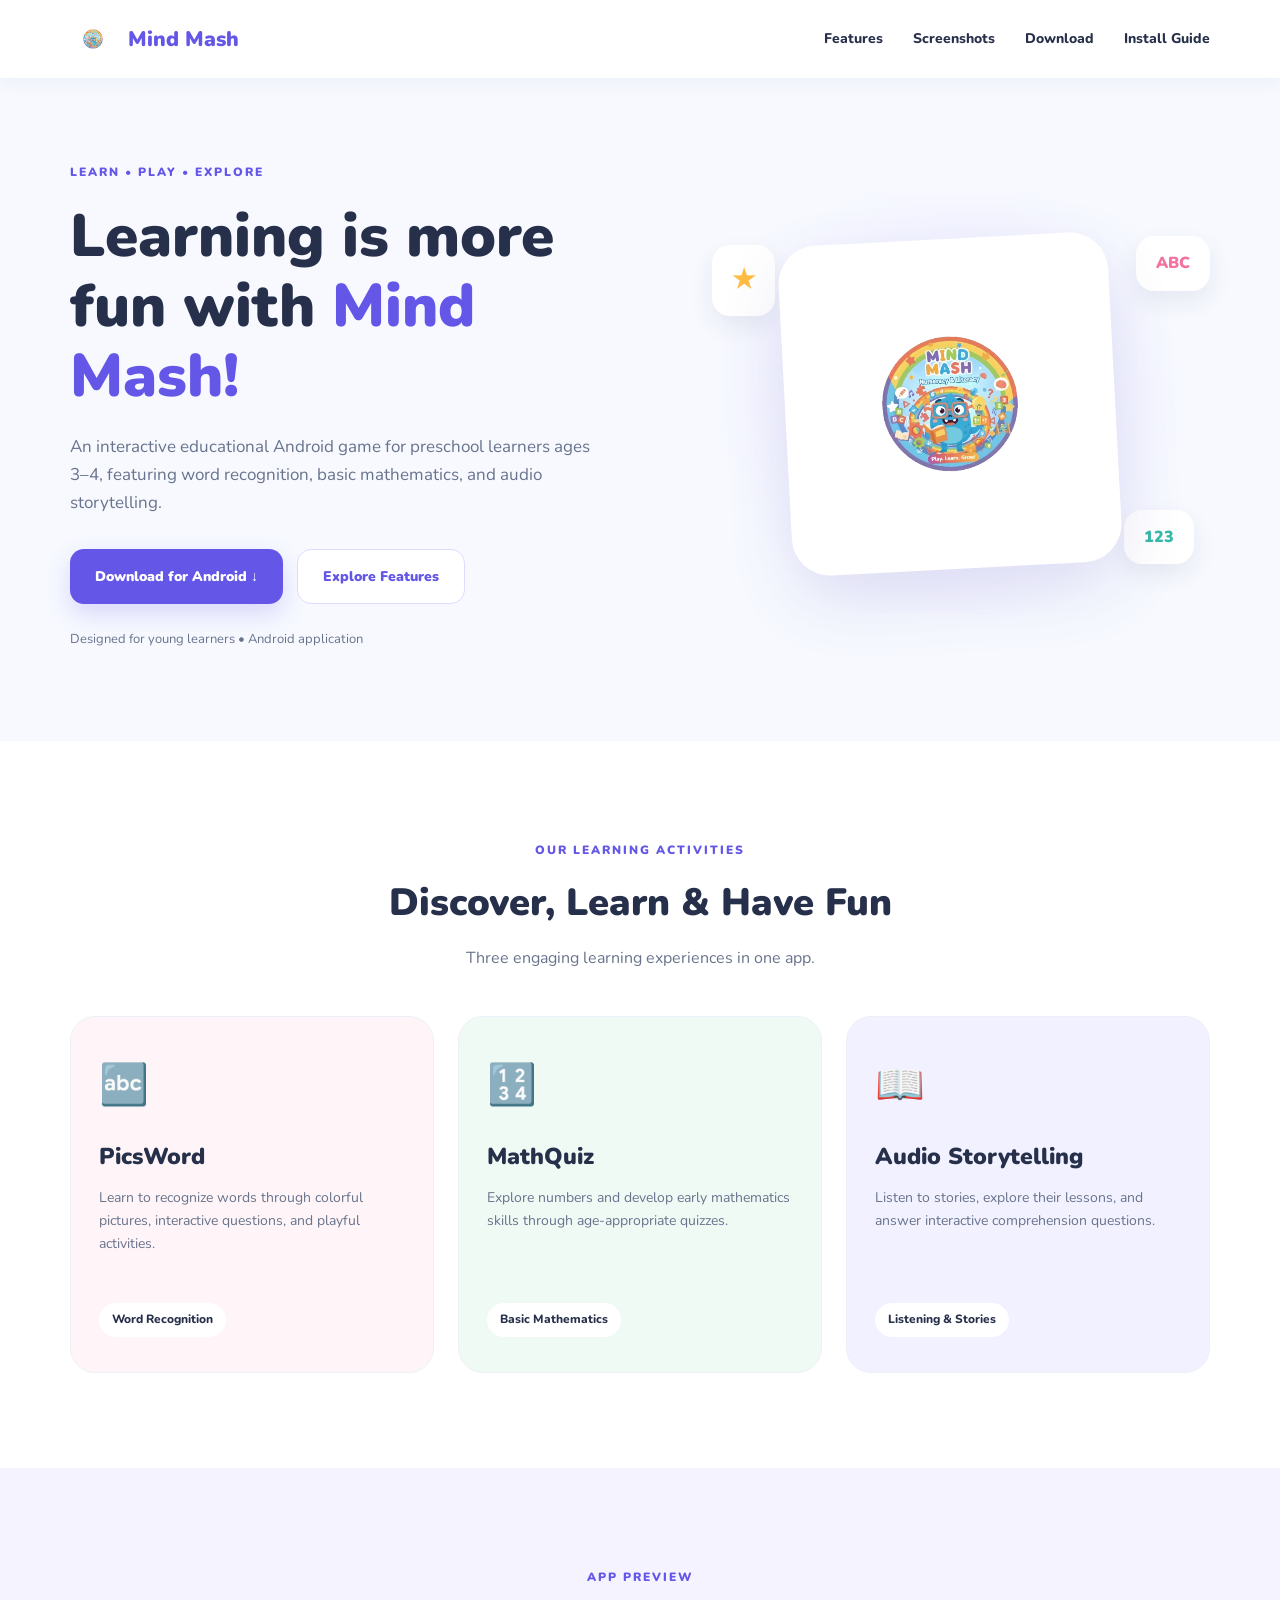
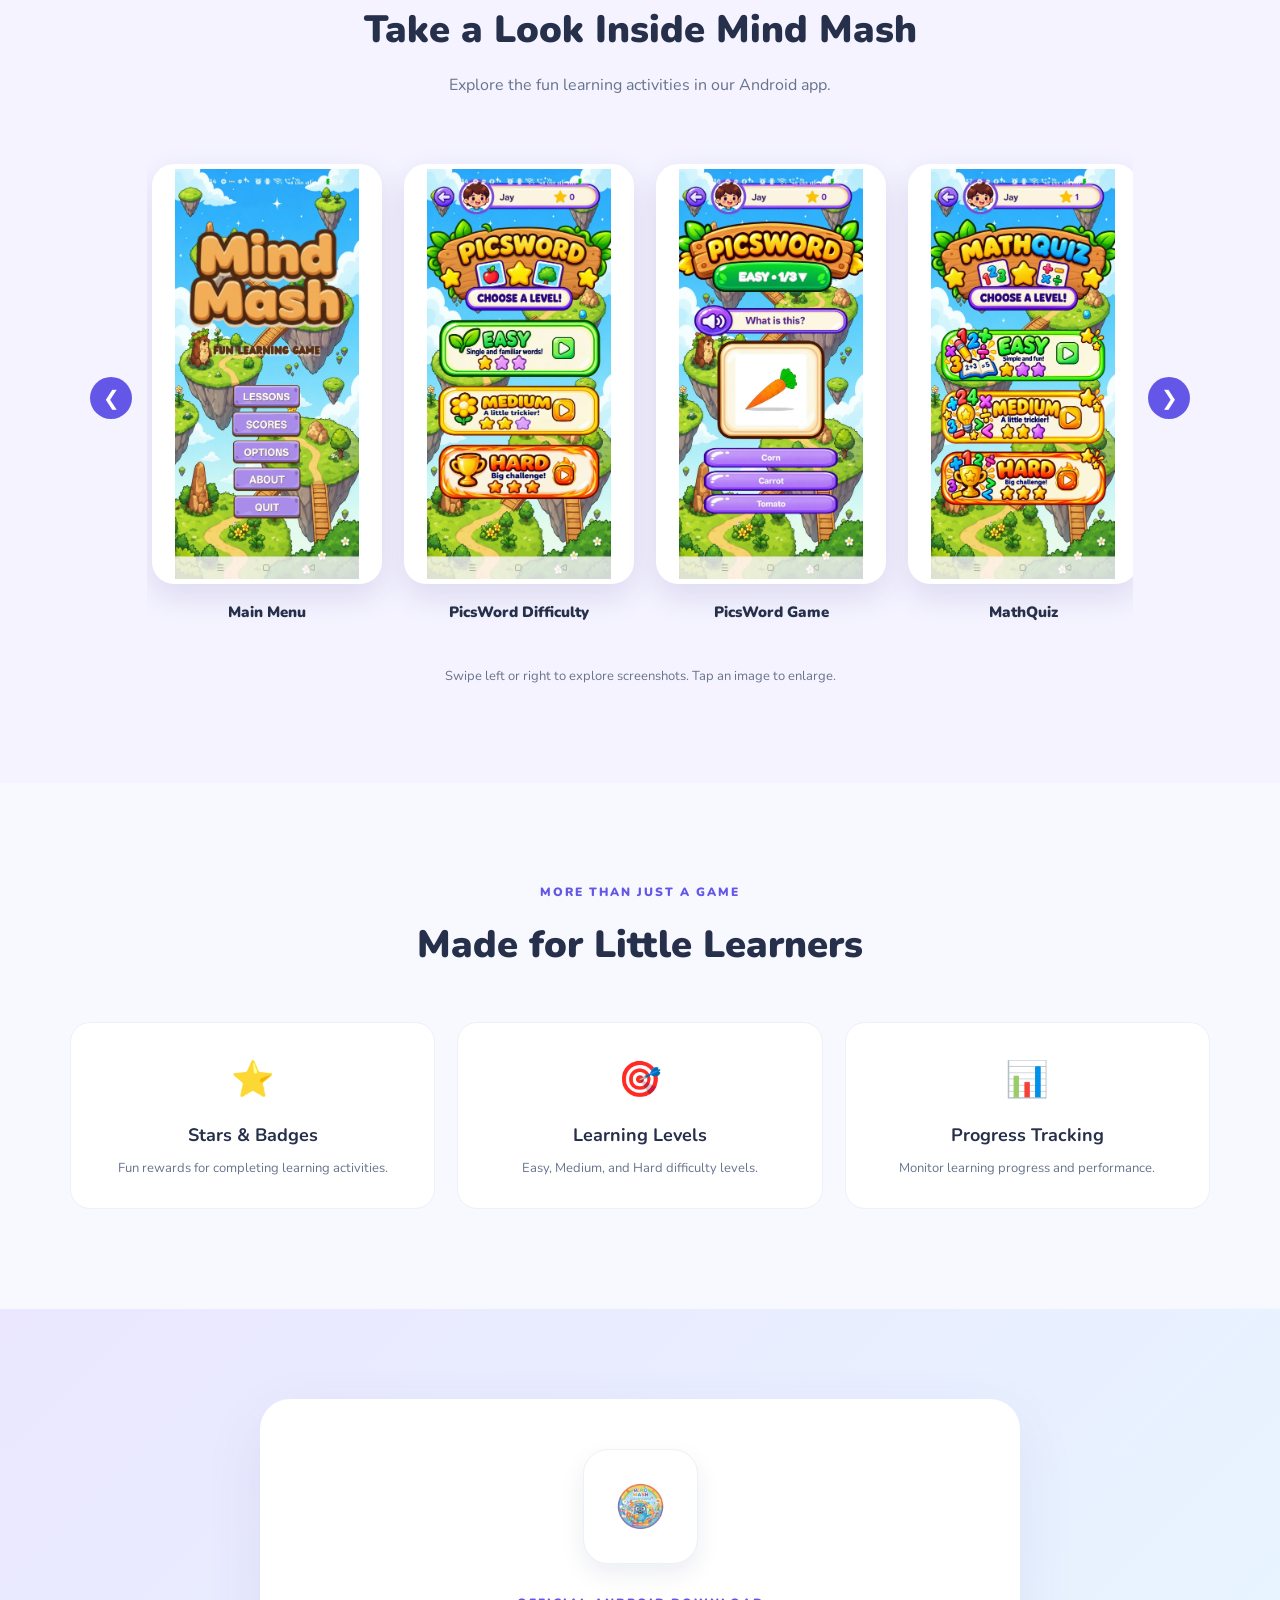
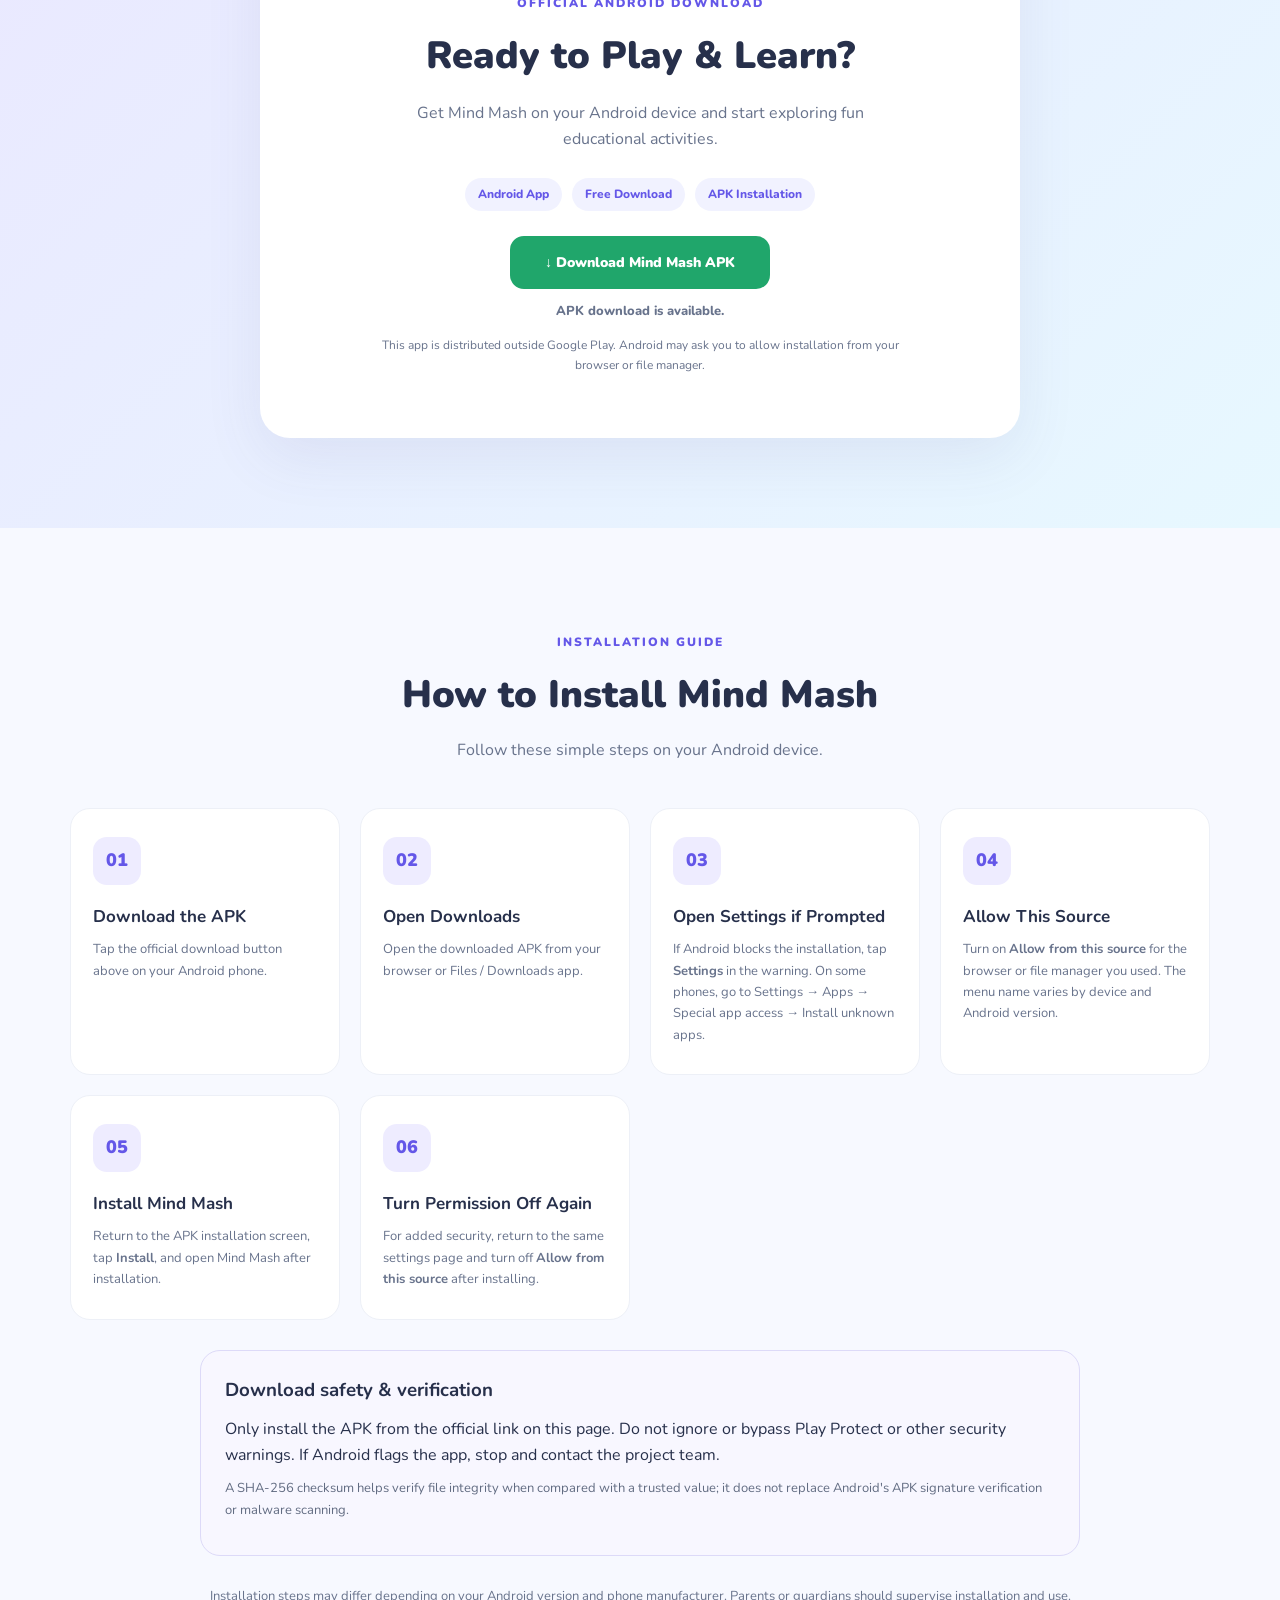
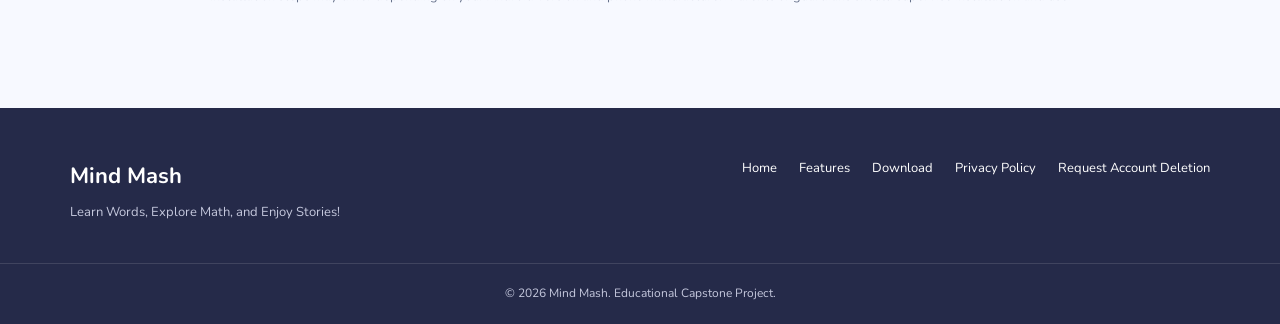
==== commit 696b237f: "Update index.html" ====
--- a/index.html
+++ b/index.html
@@ -293,7 +293,8 @@
         <a href="#home">Home</a>
         <a href="#features">Features</a>
         <a href="#download">Download</a>
-        <a href="privacy.html">Privacy Policy</a>
+        <a href="privacy-policy.html">Privacy Policy</a>
+        <a href="delete-account.html">Request Account Deletion</a>
       </div>
     </div>
 
